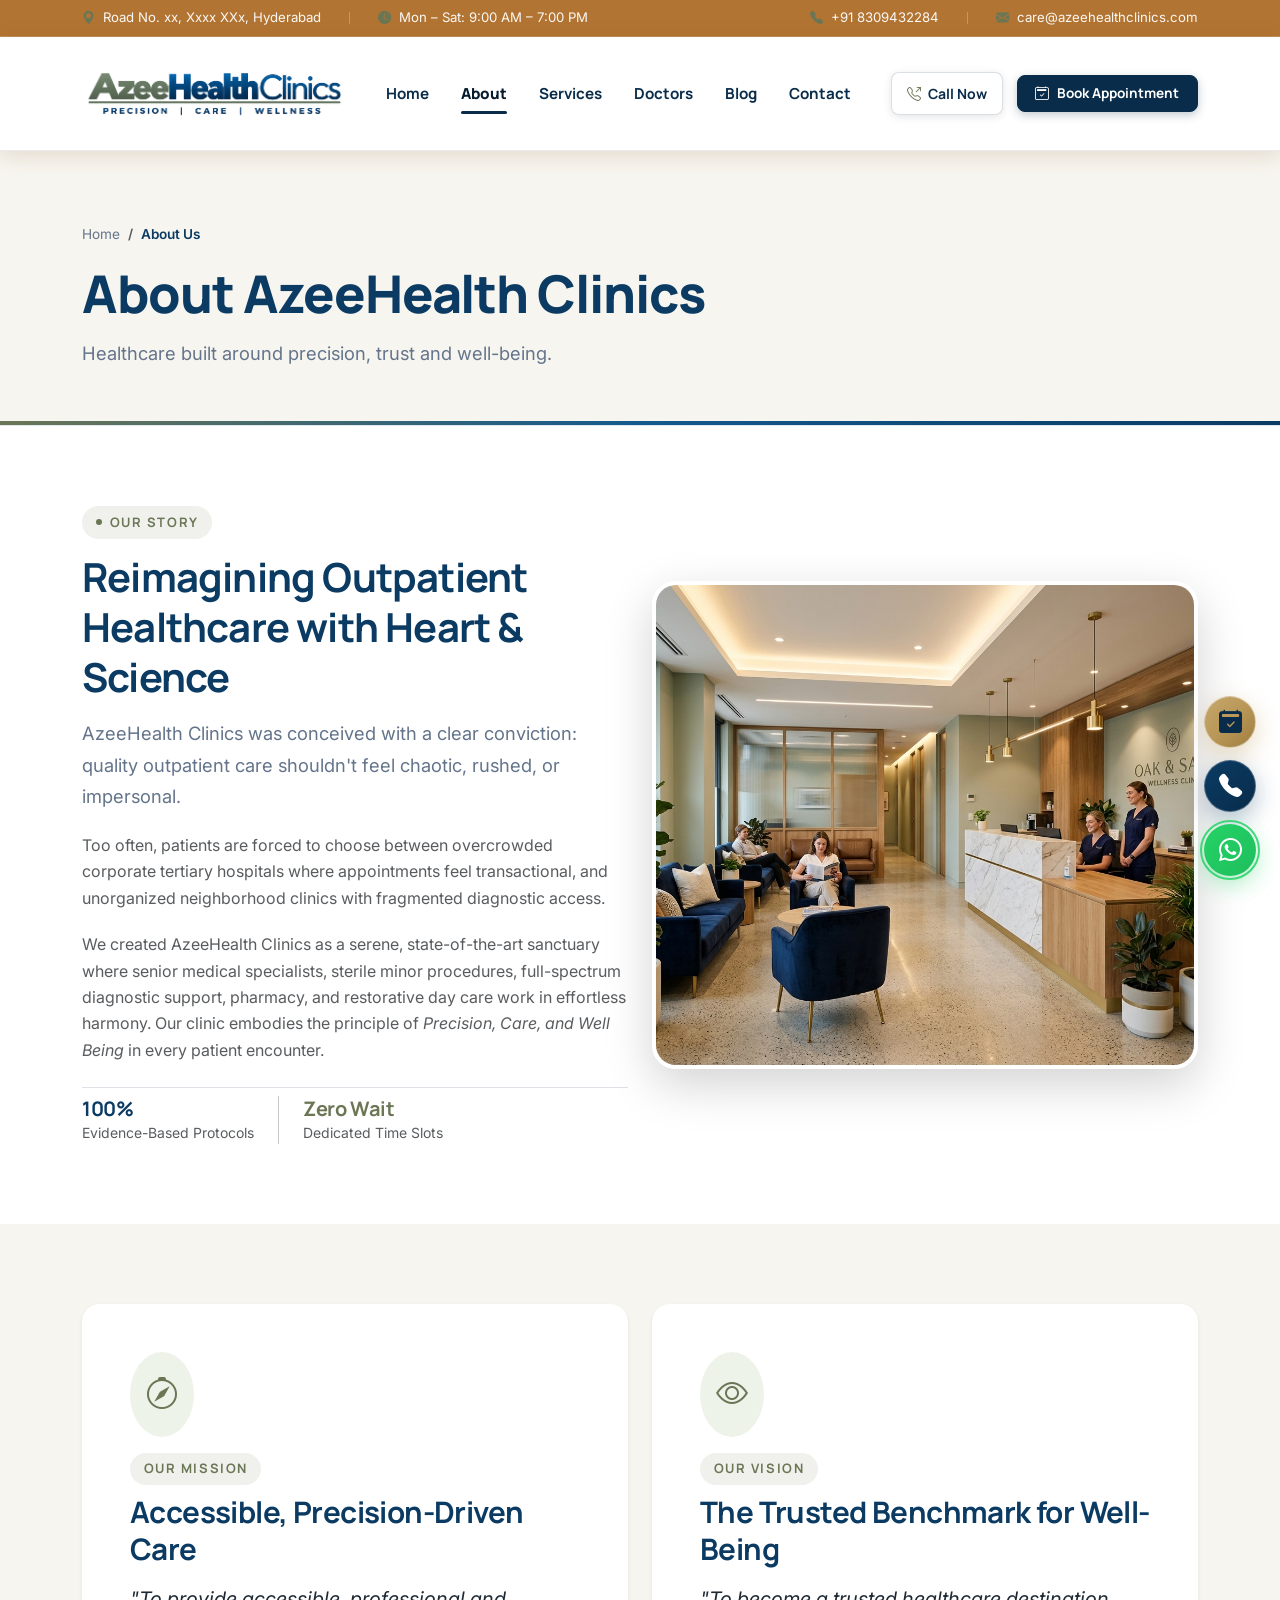
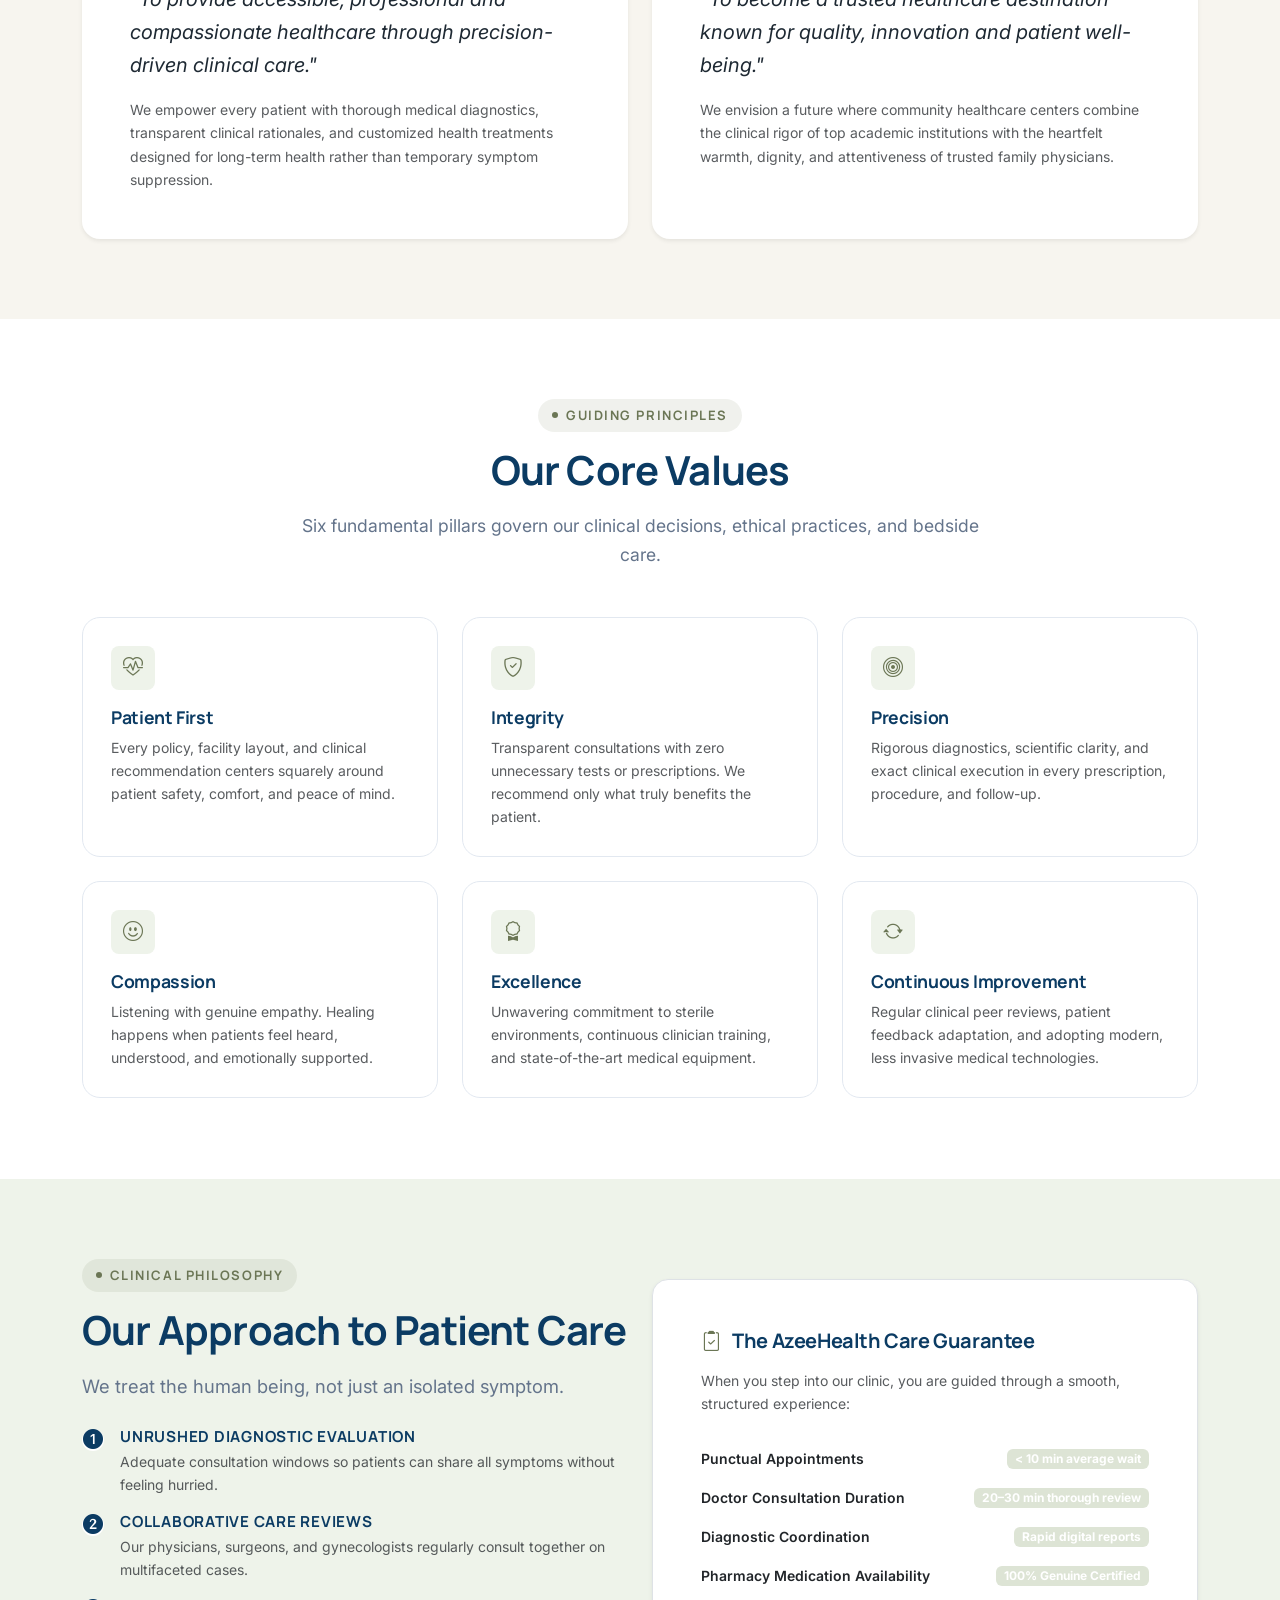
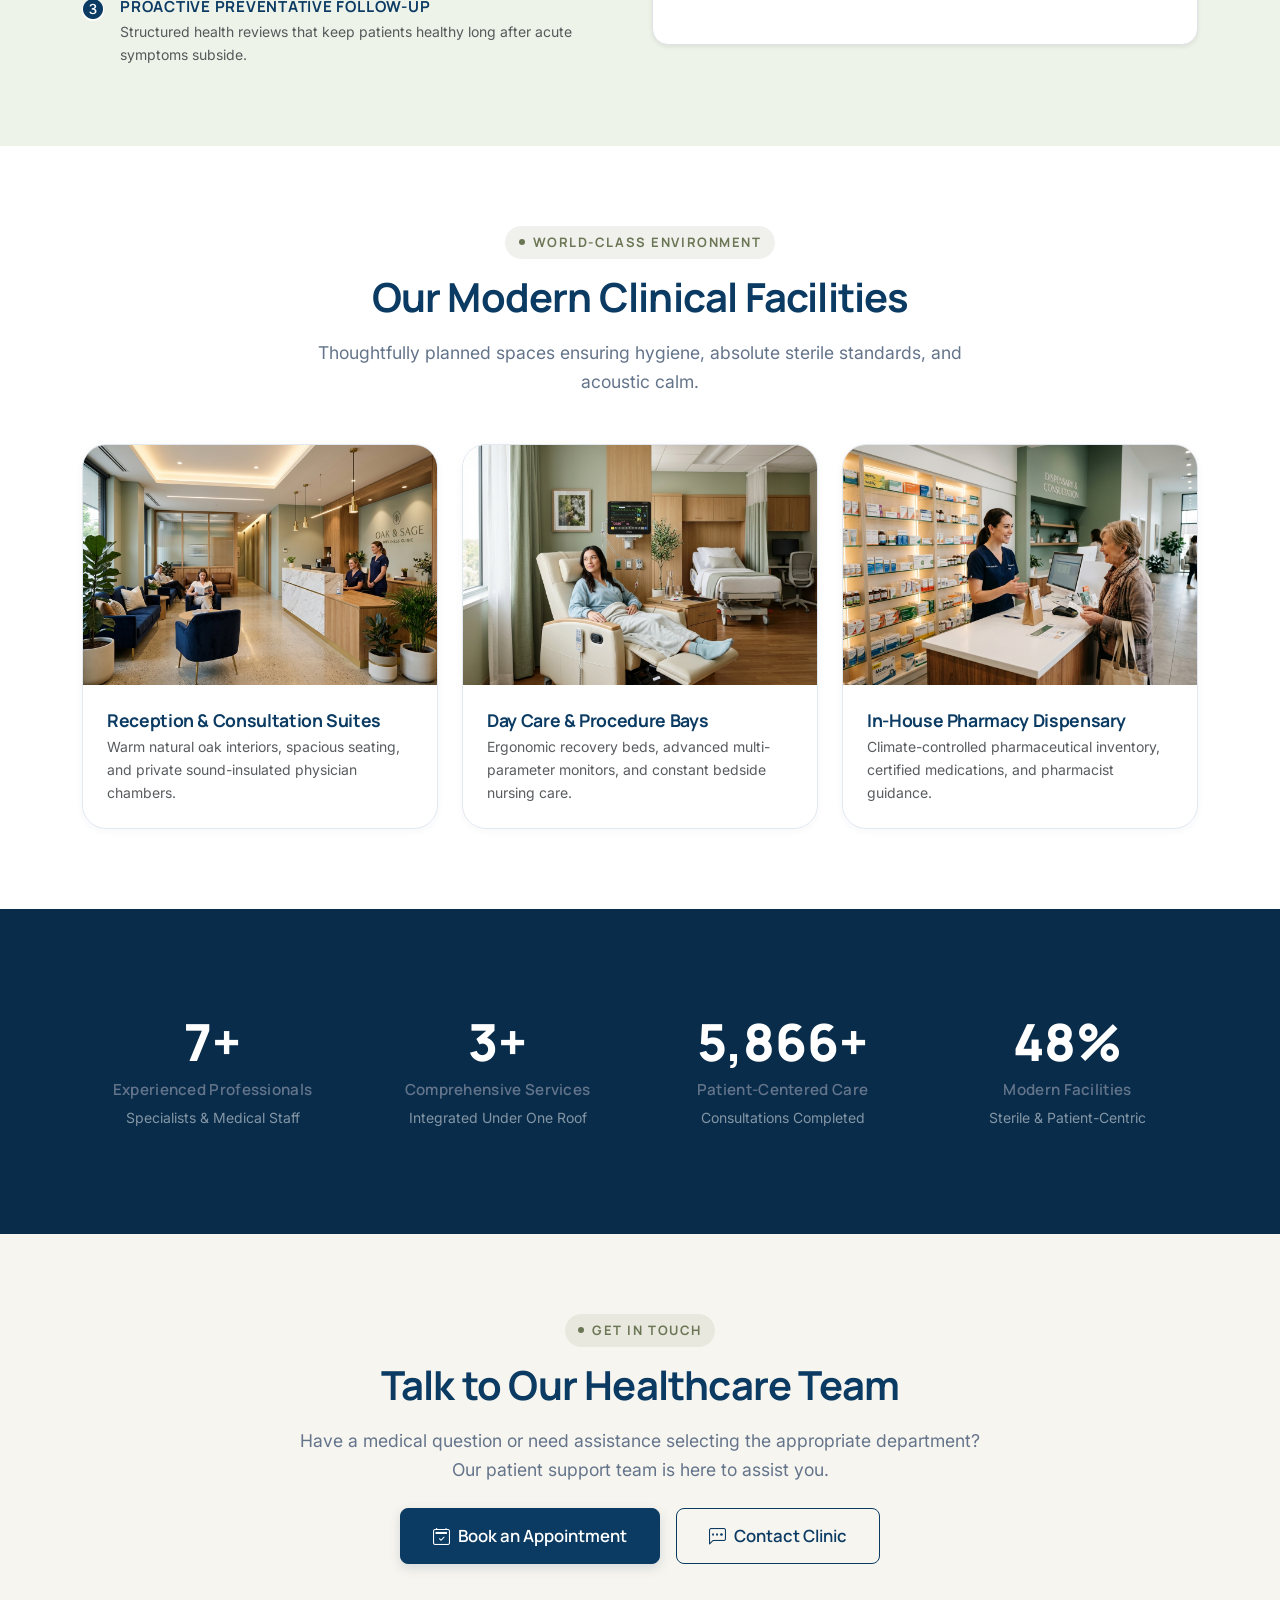
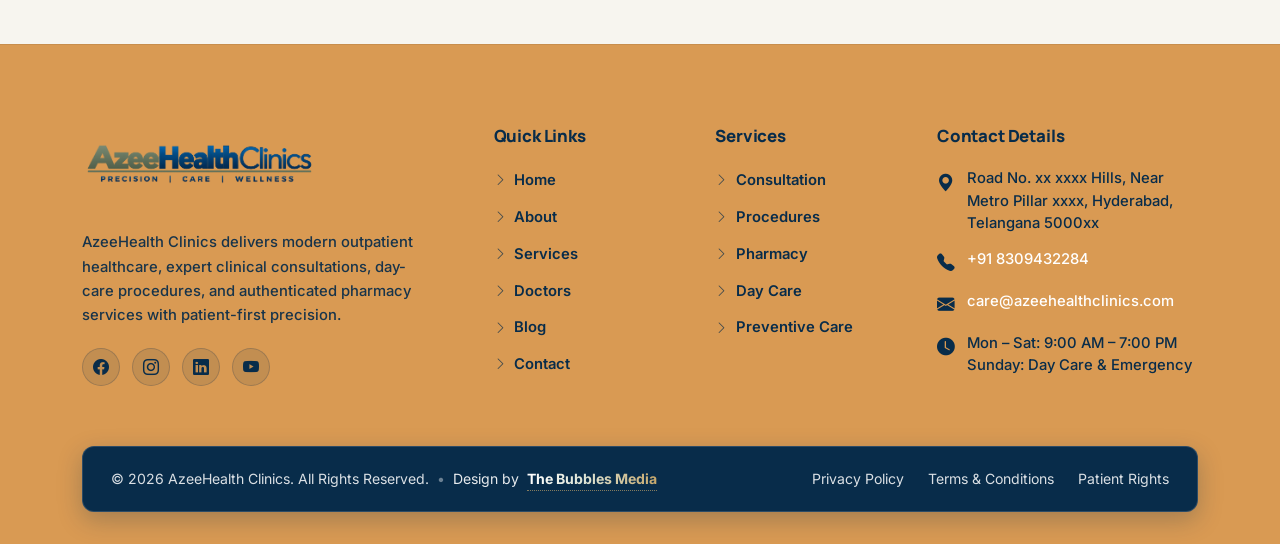
==== about.html @ 7556936f "jg" ====
<!DOCTYPE html>
<html lang="en">

<head>
  <meta charset="UTF-8">
  <meta name="viewport" content="width=device-width, initial-scale=1.0">
  <meta http-equiv="X-UA-Compatible" content="ie=edge">

  <title>About Us | AzeeHealth Clinics - Precision, Care &amp; Well Being</title>
  <meta name="title" content="About Us | AzeeHealth Clinics - Precision, Care &amp; Well Being">
  <meta name="description"
    content="Learn about AzeeHealth Clinics' mission, vision, core values, clinical team, and modern healthcare facilities designed around patient well-being.">
  <meta name="keywords"
    content="About AzeeHealth Clinics, healthcare mission, clinical values, medical facilities, Hyderabad clinic">
  <link rel="canonical" href="https://www.azeehealthclinics.com/about.html">

  <!-- Open Graph -->
  <meta property="og:type" content="website">
  <meta property="og:url" content="https://www.azeehealthclinics.com/about.html">
  <meta property="og:title" content="About Us | AzeeHealth Clinics">
  <meta property="og:description"
    content="Healthcare built around precision, trust and well-being. Discover our journey, medical standards, and facilities.">
  <meta property="og:image" content="images/about.jpg">
  <meta property="og:site_name" content="AzeeHealth Clinics">

  <link rel="icon" type="image/png" href="images/logo.png">
  <link rel="apple-touch-icon" href="images/logo.png">

  <!-- Fonts -->
  <link rel="preconnect" href="https://fonts.googleapis.com">
  <link rel="preconnect" href="https://fonts.gstatic.com" crossorigin>
  <link
    href="https://fonts.googleapis.com/css2?family=Inter:wght@300;400;500;600;700&family=Manrope:wght@500;600;700;800&display=swap"
    rel="stylesheet">

  <!-- Bootstrap 5.3.3 & Icons -->
  <link href="https://cdn.jsdelivr.net/npm/bootstrap@5.3.3/dist/css/bootstrap.min.css" rel="stylesheet"
    integrity="sha384-QWTKZyjpPEjISv5WaRU9OFeRpok6YctnYmDr5pNlyT2bRjXh0JMhjY6hW+ALEwIH" crossorigin="anonymous">
  <link rel="stylesheet" href="https://cdn.jsdelivr.net/npm/bootstrap-icons@1.11.3/font/bootstrap-icons.min.css">
  <link rel="stylesheet" href="css/style.css?v=3.0">
</head>

<body>

  <!-- ========================================================================
       TOP UTILITY BAR
       ======================================================================== -->
  <div class="top-bar d-none d-md-block">
    <div class="container d-flex justify-content-between align-items-center">
      <div class="d-flex align-items-center gap-3">
        <span><i class="bi bi-geo-alt-fill text-sage me-1"></i> Road No. xx, Xxxx XXx, Hyderabad</span>
        <span class="top-bar-divider"></span>
        <span><i class="bi bi-clock-fill text-sage me-1"></i> Mon – Sat: 9:00 AM – 7:00 PM</span>
      </div>
      <div class="d-flex align-items-center gap-3">
        <a href="tel:+918309432284"><i class="bi bi-telephone-fill text-sage me-1"></i> +91 8309432284</a>
        <span class="top-bar-divider"></span>
        <a href="mailto:care@azeehealthclinics.com"><i class="bi bi-envelope-fill text-sage me-1"></i>
          care@azeehealthclinics.com</a>
      </div>
    </div>
  </div>

  <!-- ========================================================================
       GLOBAL HEADER & STICKY NAVBAR
       ======================================================================== -->
  <header class="site-header sticky-top">
    <nav class="navbar navbar-expand-lg navbar-custom" id="mainNavbar" aria-label="Main Navigation">
      <div class="container">
        <!-- Brand Wordmark / Official Logo -->
        <a class="navbar-brand brand-wrapper" href="index.html" aria-label="AzeeHealth Clinics Home">
          <img src="images/logo.png" alt="AzeeHealth Clinics - Precision | Care | Well Being" class="navbar-logo-img"
            width="264" height="88">
        </a>

        <!-- Mobile Right Controls: Call Button & Toggler -->
        <div class="navbar-mobile-actions d-flex align-items-center gap-2 d-lg-none ms-auto">
          <a href="tel:+918309432284" class="btn-nav-call-mobile" aria-label="Call clinic now">
            <i class="bi bi-telephone-fill"></i>
            <span>Call</span>
          </a>
          <button class="navbar-toggler" type="button" data-bs-toggle="collapse" data-bs-target="#navbarMainMenu"
            aria-controls="navbarMainMenu" aria-expanded="false" aria-label="Toggle navigation">
            <i class="bi bi-list fs-2 text-white"></i>
          </button>
        </div>

        <!-- Navbar Links & Right CTA Actions -->
        <div class="collapse navbar-collapse" id="navbarMainMenu">
          <ul class="navbar-nav ms-auto mb-2 mb-lg-0 align-items-lg-center">
            <li class="nav-item">
              <a class="nav-link" href="index.html">Home</a>
            </li>
            <li class="nav-item">
              <a class="nav-link active" href="about.html">About</a>
            </li>
            <li class="nav-item">
              <a class="nav-link" href="services.html">Services</a>
            </li>
            <li class="nav-item">
              <a class="nav-link" href="doctors.html">Doctors</a>
            </li>
            <li class="nav-item">
              <a class="nav-link" href="blog.html">Blog</a>
            </li>
            <li class="nav-item">
              <a class="nav-link" href="contact.html">Contact</a>
            </li>
          </ul>

          <div class="nav-actions ms-lg-4">
            <a href="tel:+918309432284" class="btn-nav-call" aria-label="Call clinic now">
              <i class="bi bi-telephone-outbound text-sage"></i>
              <span>Call Now</span>
            </a>
            <button type="button" class="btn btn-primary-navy btn-sm" data-bs-toggle="modal"
              data-bs-target="#appointmentModal">
              <i class="bi bi-calendar2-check"></i>
              <span>Book Appointment</span>
            </button>
          </div>
        </div>
      </div>
    </nav>
  </header>

  <!-- ========================================================================
       PAGE HERO
       ======================================================================== -->
  <section class="page-hero">
    <div class="container">
      <nav aria-label="breadcrumb" class="breadcrumb-custom">
        <ol class="breadcrumb mb-2">
          <li class="breadcrumb-item"><a href="index.html">Home</a></li>
          <li class="breadcrumb-item active" aria-current="page">About Us</li>
        </ol>
      </nav>
      <div class="row align-items-center">
        <div class="col-lg-8">
          <h1 class="page-hero-title">About AzeeHealth Clinics</h1>
          <p class="page-hero-subtitle">
            Healthcare built around precision, trust and well-being.
          </p>
        </div>
      </div>
    </div>
  </section>

  <!-- ========================================================================
       MAIN ABOUT CONTENT
       ======================================================================== -->
  <main id="mainContent">

    <!-- 1. OUR STORY -->
    <section class="section-padding bg-white" id="ourStorySection">
      <div class="container">
        <div class="row align-items-center gy-5">
          <div class="col-lg-6 reveal-fade-up">
            <div class="section-eyebrow">
              <span class="section-eyebrow-dot"></span>
              OUR STORY
            </div>
            <h2 class="section-title">Reimagining Outpatient Healthcare with Heart &amp; Science</h2>
            <p class="lead">
              AzeeHealth Clinics was conceived with a clear conviction: quality outpatient care shouldn't feel chaotic,
              rushed, or impersonal.
            </p>
            <p class="text-muted">
              Too often, patients are forced to choose between overcrowded corporate tertiary hospitals where
              appointments feel transactional, and unorganized neighborhood clinics with fragmented diagnostic access.
            </p>
            <p class="text-muted">
              We created AzeeHealth Clinics as a serene, state-of-the-art sanctuary where senior medical specialists,
              sterile minor procedures, full-spectrum diagnostic support, pharmacy, and restorative day care work in
              effortless harmony. Our clinic embodies the principle of <em>Precision, Care, and Well Being</em> in every
              patient encounter.
            </p>
            <div class="d-flex align-items-center gap-4 mt-4 pt-2 border-top">
              <div>
                <div class="h4 text-navy fw-bold mb-0">100%</div>
                <div class="small text-muted">Evidence-Based Protocols</div>
              </div>
              <div class="vr"></div>
              <div>
                <div class="h4 text-sage fw-bold mb-0">Zero Wait</div>
                <div class="small text-muted">Dedicated Time Slots</div>
              </div>
            </div>
          </div>

          <div class="col-lg-6 reveal-fade-up delay-200">
            <div class="hero-image-frame shadow-lg">
              <img src="images/about.jpg" alt="AzeeHealth medical clinic interior and consultation lounge" width="600"
                height="460" loading="lazy">
            </div>
          </div>
        </div>
      </div>
    </section>

    <!-- 2 & 3. MISSION & VISION -->
    <section class="section-padding bg-warm-white" id="missionVisionSection">
      <div class="container">
        <div class="row g-4">
          <!-- Mission Box -->
          <div class="col-md-6 reveal-fade-up delay-100">
            <div class="custom-card bg-white h-100 border-0 shadow-sm p-4 p-lg-5">
              <div class="d-inline-flex p-3 rounded-circle bg-sage-subtle text-sage fs-2 mb-3 align-self-start">
                <i class="bi bi-compass"></i>
              </div>
              <div class="section-eyebrow align-self-start mb-2">OUR MISSION</div>
              <h3 class="h3 fw-bold text-navy mb-3">Accessible, Precision-Driven Care</h3>
              <p class="fs-5 text-dark-navy fst-italic mb-3">
                "To provide accessible, professional and compassionate healthcare through precision-driven clinical
                care."
              </p>
              <p class="text-muted small mb-0">
                We empower every patient with thorough medical diagnostics, transparent clinical rationales, and
                customized health treatments designed for long-term health rather than temporary symptom suppression.
              </p>
            </div>
          </div>

          <!-- Vision Box -->
          <div class="col-md-6 reveal-fade-up delay-200">
            <div class="custom-card bg-white h-100 border-0 shadow-sm p-4 p-lg-5">
              <div class="d-inline-flex p-3 rounded-circle bg-sage-subtle text-sage fs-2 mb-3 align-self-start">
                <i class="bi bi-eye"></i>
              </div>
              <div class="section-eyebrow align-self-start mb-2">OUR VISION</div>
              <h3 class="h3 fw-bold text-navy mb-3">The Trusted Benchmark for Well-Being</h3>
              <p class="fs-5 text-dark-navy fst-italic mb-3">
                "To become a trusted healthcare destination known for quality, innovation and patient well-being."
              </p>
              <p class="text-muted small mb-0">
                We envision a future where community healthcare centers combine the clinical rigor of top academic
                institutions with the heartfelt warmth, dignity, and attentiveness of trusted family physicians.
              </p>
            </div>
          </div>
        </div>
      </div>
    </section>

    <!-- 4. CORE VALUES -->
    <section class="section-padding bg-white" id="coreValuesSection">
      <div class="container">
        <div class="text-center mb-5 reveal-fade-up">
          <div class="section-eyebrow">
            <span class="section-eyebrow-dot"></span>
            GUIDING PRINCIPLES
          </div>
          <h2 class="section-title">Our Core Values</h2>
          <p class="section-subtitle">
            Six fundamental pillars govern our clinical decisions, ethical practices, and bedside care.
          </p>
        </div>

        <div class="row g-4">
          <!-- 1: Patient First -->
          <div class="col-md-6 col-lg-4 reveal-fade-up delay-100">
            <div class="value-card">
              <div class="value-card-icon"><i class="bi bi-heart-pulse"></i></div>
              <h3 class="h5 fw-bold text-navy mb-2">Patient First</h3>
              <p class="text-muted small mb-0">
                Every policy, facility layout, and clinical recommendation centers squarely around patient safety,
                comfort, and peace of mind.
              </p>
            </div>
          </div>

          <!-- 2: Integrity -->
          <div class="col-md-6 col-lg-4 reveal-fade-up delay-200">
            <div class="value-card">
              <div class="value-card-icon"><i class="bi bi-shield-check"></i></div>
              <h3 class="h5 fw-bold text-navy mb-2">Integrity</h3>
              <p class="text-muted small mb-0">
                Transparent consultations with zero unnecessary tests or prescriptions. We recommend only what truly
                benefits the patient.
              </p>
            </div>
          </div>

          <!-- 3: Precision -->
          <div class="col-md-6 col-lg-4 reveal-fade-up delay-300">
            <div class="value-card">
              <div class="value-card-icon"><i class="bi bi-bullseye"></i></div>
              <h3 class="h5 fw-bold text-navy mb-2">Precision</h3>
              <p class="text-muted small mb-0">
                Rigorous diagnostics, scientific clarity, and exact clinical execution in every prescription, procedure,
                and follow-up.
              </p>
            </div>
          </div>

          <!-- 4: Compassion -->
          <div class="col-md-6 col-lg-4 reveal-fade-up delay-100">
            <div class="value-card">
              <div class="value-card-icon"><i class="bi bi-emoji-smile"></i></div>
              <h3 class="h5 fw-bold text-navy mb-2">Compassion</h3>
              <p class="text-muted small mb-0">
                Listening with genuine empathy. Healing happens when patients feel heard, understood, and emotionally
                supported.
              </p>
            </div>
          </div>

          <!-- 5: Excellence -->
          <div class="col-md-6 col-lg-4 reveal-fade-up delay-200">
            <div class="value-card">
              <div class="value-card-icon"><i class="bi bi-award"></i></div>
              <h3 class="h5 fw-bold text-navy mb-2">Excellence</h3>
              <p class="text-muted small mb-0">
                Unwavering commitment to sterile environments, continuous clinician training, and state-of-the-art
                medical equipment.
              </p>
            </div>
          </div>

          <!-- 6: Continuous Improvement -->
          <div class="col-md-6 col-lg-4 reveal-fade-up delay-300">
            <div class="value-card">
              <div class="value-card-icon"><i class="bi bi-arrow-repeat"></i></div>
              <h3 class="h5 fw-bold text-navy mb-2">Continuous Improvement</h3>
              <p class="text-muted small mb-0">
                Regular clinical peer reviews, patient feedback adaptation, and adopting modern, less invasive medical
                technologies.
              </p>
            </div>
          </div>
        </div>
      </div>
    </section>

    <!-- 5. OUR APPROACH TO PATIENT CARE -->
    <section class="section-padding bg-sage-subtle" id="careApproachSection">
      <div class="container">
        <div class="row align-items-center gy-5">
          <div class="col-lg-6 reveal-fade-up">
            <div class="section-eyebrow">
              <span class="section-eyebrow-dot"></span>
              CLINICAL PHILOSOPHY
            </div>
            <h2 class="section-title">Our Approach to Patient Care</h2>
            <p class="lead">
              We treat the human being, not just an isolated symptom.
            </p>

            <div class="d-flex flex-column gap-3 mt-4">
              <div class="d-flex align-items-start gap-3">
                <div class="feature-check-icon fs-5 p-2 bg-white text-navy"><i class="bi bi-1-circle-fill"></i></div>
                <div>
                  <h3 class="h6 fw-bold text-navy mb-1">Unrushed Diagnostic Evaluation</h3>
                  <p class="text-muted small mb-0">Adequate consultation windows so patients can share all symptoms
                    without feeling hurried.</p>
                </div>
              </div>

              <div class="d-flex align-items-start gap-3">
                <div class="feature-check-icon fs-5 p-2 bg-white text-navy"><i class="bi bi-2-circle-fill"></i></div>
                <div>
                  <h3 class="h6 fw-bold text-navy mb-1">Collaborative Care Reviews</h3>
                  <p class="text-muted small mb-0">Our physicians, surgeons, and gynecologists regularly consult
                    together on multifaceted cases.</p>
                </div>
              </div>

              <div class="d-flex align-items-start gap-3">
                <div class="feature-check-icon fs-5 p-2 bg-white text-navy"><i class="bi bi-3-circle-fill"></i></div>
                <div>
                  <h3 class="h6 fw-bold text-navy mb-1">Proactive Preventative Follow-Up</h3>
                  <p class="text-muted small mb-0">Structured health reviews that keep patients healthy long after acute
                    symptoms subside.</p>
                </div>
              </div>
            </div>
          </div>

          <div class="col-lg-6 reveal-fade-up delay-200">
            <div class="p-4 p-md-5 bg-white rounded-4 border shadow-sm">
              <h3 class="h4 fw-bold text-navy mb-3"><i class="bi bi-clipboard2-check text-sage me-2"></i> The AzeeHealth
                Care Guarantee</h3>
              <p class="text-muted small mb-4">
                When you step into our clinic, you are guided through a smooth, structured experience:
              </p>
              <div class="list-group list-group-flush border-0">
                <div class="list-group-item px-0 py-2 border-0 d-flex justify-content-between align-items-center">
                  <span class="small fw-semibold text-dark-navy">Punctual Appointments</span>
                  <span class="badge bg-light-sage text-dark-navy">&lt; 10 min average wait</span>
                </div>
                <div class="list-group-item px-0 py-2 border-0 d-flex justify-content-between align-items-center">
                  <span class="small fw-semibold text-dark-navy">Doctor Consultation Duration</span>
                  <span class="badge bg-light-sage text-dark-navy">20–30 min thorough review</span>
                </div>
                <div class="list-group-item px-0 py-2 border-0 d-flex justify-content-between align-items-center">
                  <span class="small fw-semibold text-dark-navy">Diagnostic Coordination</span>
                  <span class="badge bg-light-sage text-dark-navy">Rapid digital reports</span>
                </div>
                <div class="list-group-item px-0 py-2 border-0 d-flex justify-content-between align-items-center">
                  <span class="small fw-semibold text-dark-navy">Pharmacy Medication Availability</span>
                  <span class="badge bg-light-sage text-dark-navy">100% Genuine Certified</span>
                </div>
              </div>
            </div>
          </div>
        </div>
      </div>
    </section>

    <!-- 6. OUR FACILITIES (IMAGE GALLERY SECTION) -->
    <section class="section-padding bg-white" id="facilitiesSection">
      <div class="container">
        <div class="text-center mb-5 reveal-fade-up">
          <div class="section-eyebrow">
            <span class="section-eyebrow-dot"></span>
            WORLD-CLASS ENVIRONMENT
          </div>
          <h2 class="section-title">Our Modern Clinical Facilities</h2>
          <p class="section-subtitle">
            Thoughtfully planned spaces ensuring hygiene, absolute sterile standards, and acoustic calm.
          </p>
        </div>

        <div class="row g-4">
          <!-- Facility 1: Reception & Lounge -->
          <div class="col-md-4 reveal-fade-up delay-100">
            <div class="facility-card">
              <img src="images/clinic/facility-reception.jpg" alt="AzeeHealth Reception and Patient Waiting Lounge"
                loading="lazy">
              <div class="facility-card-body">
                <h3 class="h5 fw-bold text-navy mb-1">Reception &amp; Consultation Suites</h3>
                <p class="text-muted small mb-0">Warm natural oak interiors, spacious seating, and private
                  sound-insulated physician chambers.</p>
              </div>
            </div>
          </div>

          <!-- Facility 2: Day Care Suite -->
          <div class="col-md-4 reveal-fade-up delay-200">
            <div class="facility-card">
              <img src="images/clinic/daycare-suite.jpg" alt="AzeeHealth Day Care Patient Observation Bay"
                loading="lazy">
              <div class="facility-card-body">
                <h3 class="h5 fw-bold text-navy mb-1">Day Care &amp; Procedure Bays</h3>
                <p class="text-muted small mb-0">Ergonomic recovery beds, advanced multi-parameter monitors, and
                  constant bedside nursing care.</p>
              </div>
            </div>
          </div>

          <!-- Facility 3: Pharmacy -->
          <div class="col-md-4 reveal-fade-up delay-300">
            <div class="facility-card">
              <img src="images/clinic/pharmacy-suite.jpg" alt="AzeeHealth Boutique Pharmacy and Dispensary"
                loading="lazy">
              <div class="facility-card-body">
                <h3 class="h5 fw-bold text-navy mb-1">In-House Pharmacy Dispensary</h3>
                <p class="text-muted small mb-0">Climate-controlled pharmaceutical inventory, certified medications, and
                  pharmacist guidance.</p>
              </div>
            </div>
          </div>
        </div>
      </div>
    </section>

    <!-- 7. STATISTICS SECTION (ANIMATED COUNTERS) -->
    <section class="section-padding bg-navy-dark text-white" id="statsSection">
      <div class="container">
        <div class="row g-4 justify-content-center">
          <!-- Stat 1 -->
          <div class="col-6 col-lg-3 reveal-fade-up delay-100">
            <div class="stat-item">
              <div class="stat-number text-white" data-target="15" data-suffix="+">0</div>
              <div class="stat-label text-light-sage">Experienced Professionals</div>
              <div class="small text-white-50 mt-1">Specialists &amp; Medical Staff</div>
            </div>
          </div>

          <!-- Stat 2 -->
          <div class="col-6 col-lg-3 reveal-fade-up delay-200">
            <div class="stat-item">
              <div class="stat-number text-white" data-target="8" data-suffix="+">0</div>
              <div class="stat-label text-light-sage">Comprehensive Services</div>
              <div class="small text-white-50 mt-1">Integrated Under One Roof</div>
            </div>
          </div>

          <!-- Stat 3 -->
          <div class="col-6 col-lg-3 reveal-fade-up delay-300">
            <div class="stat-item">
              <div class="stat-number text-white" data-target="12000" data-suffix="+" data-prefix="">0</div>
              <div class="stat-label text-light-sage">Patient-Centered Care</div>
              <div class="small text-white-50 mt-1">Consultations Completed</div>
            </div>
          </div>

          <!-- Stat 4 -->
          <div class="col-6 col-lg-3 reveal-fade-up delay-400">
            <div class="stat-item">
              <div class="stat-number text-white" data-target="100" data-suffix="%">0</div>
              <div class="stat-label text-light-sage">Modern Facilities</div>
              <div class="small text-white-50 mt-1">Sterile &amp; Patient-Centric</div>
            </div>
          </div>
        </div>
      </div>
    </section>

    <!-- 8. CTA SECTION -->
    <section class="section-padding bg-warm-white text-center" id="aboutCtaSection">
      <div class="container reveal-fade-up">
        <div class="section-eyebrow">
          <span class="section-eyebrow-dot"></span>
          GET IN TOUCH
        </div>
        <h2 class="section-title mb-3">Talk to Our Healthcare Team</h2>
        <p class="section-subtitle mb-4">
          Have a medical question or need assistance selecting the appropriate department? Our patient support team is
          here to assist you.
        </p>
        <div class="d-flex flex-wrap justify-content-center gap-3">
          <button type="button" class="btn btn-primary-navy btn-lg" data-bs-toggle="modal"
            data-bs-target="#appointmentModal">
            <i class="bi bi-calendar2-check"></i>
            Book an Appointment
          </button>
          <a href="contact.html" class="btn btn-outline-navy btn-lg">
            <i class="bi bi-chat-left-dots"></i>
            Contact Clinic
          </a>
        </div>
      </div>
    </section>

  </main>

  <!-- ========================================================================
       GLOBAL FOOTER
       ======================================================================== -->
  <footer class="site-footer" id="siteFooter">
    <div class="container">
      <div class="row g-4 justify-content-between">
        <div class="col-lg-4">
          <a class="footer-brand d-inline-block text-decoration-none" href="index.html"
            aria-label="AzeeHealth Clinics Home">
            <div class="footer-logo-bg">
              <img src="images/logo.png" alt="AzeeHealth Clinics - Precision | Care | Well Being"
                class="footer-logo-img" width="234" height="78">
            </div>
          </a>
          <p class="text-white-50 pe-lg-4 mb-3">
            AzeeHealth Clinics delivers modern outpatient healthcare, expert clinical consultations, day-care
            procedures, and authenticated pharmacy services with patient-first precision.
          </p>
          <div class="footer-social-icons">
            <a href="https://facebook.com" class="footer-social-btn" aria-label="Facebook"><i
                class="bi bi-facebook"></i></a>
            <a href="https://instagram.com" class="footer-social-btn" aria-label="Instagram"><i
                class="bi bi-instagram"></i></a>
            <a href="https://linkedin.com" class="footer-social-btn" aria-label="LinkedIn"><i
                class="bi bi-linkedin"></i></a>
            <a href="https://youtube.com" class="footer-social-btn" aria-label="YouTube"><i
                class="bi bi-youtube"></i></a>
          </div>
        </div>

        <div class="col-6 col-lg-2">
          <h3 class="footer-heading">Quick Links</h3>
          <ul class="footer-links">
            <li><a href="index.html"><i class="bi bi-chevron-right small"></i> Home</a></li>
            <li><a href="about.html"><i class="bi bi-chevron-right small"></i> About</a></li>
            <li><a href="services.html"><i class="bi bi-chevron-right small"></i> Services</a></li>
            <li><a href="doctors.html"><i class="bi bi-chevron-right small"></i> Doctors</a></li>
            <li><a href="blog.html"><i class="bi bi-chevron-right small"></i> Blog</a></li>
            <li><a href="contact.html"><i class="bi bi-chevron-right small"></i> Contact</a></li>
          </ul>
        </div>

        <div class="col-6 col-lg-2">
          <h3 class="footer-heading">Services</h3>
          <ul class="footer-links">
            <li><a href="services.html"><i class="bi bi-chevron-right small"></i> Consultation</a></li>
            <li><a href="services.html"><i class="bi bi-chevron-right small"></i> Procedures</a></li>
            <li><a href="services.html"><i class="bi bi-chevron-right small"></i> Pharmacy</a></li>
            <li><a href="services.html"><i class="bi bi-chevron-right small"></i> Day Care</a></li>
            <li><a href="services.html"><i class="bi bi-chevron-right small"></i> Preventive Care</a></li>
          </ul>
        </div>

        <div class="col-lg-3">
          <h3 class="footer-heading">Contact Details</h3>
          <div class="footer-contact-item">
            <i class="bi bi-geo-alt-fill"></i>
            <span>Road No. xx xxxx Hills, Near Metro Pillar xxxx, Hyderabad, Telangana 5000xx</span>
          </div>
          <div class="footer-contact-item">
            <i class="bi bi-telephone-fill"></i>
            <span><a href="tel:+918309432284" class="text-white">+91 8309432284</a></span>
          </div>
          <div class="footer-contact-item">
            <i class="bi bi-envelope-fill"></i>
            <span><a href="mailto:care@azeehealthclinics.com" class="text-white">care@azeehealthclinics.com</a></span>
          </div>
          <div class="footer-contact-item">
            <i class="bi bi-clock-fill"></i>
            <span>Mon – Sat: 9:00 AM – 7:00 PM<br>Sunday: Day Care &amp; Emergency</span>
          </div>
        </div>
      </div>

      <!-- Footer Bottom / Copyright Section -->
      <div class="footer-bottom d-flex flex-column flex-md-row justify-content-between align-items-center gap-3">
        <div class="footer-copyright-text d-flex flex-wrap align-items-center gap-2">
          <span>&copy; <span id="current-year">2026</span> AzeeHealth Clinics. All Rights Reserved.</span>
          <span class="footer-copy-separator d-none d-sm-inline">&bull;</span>
          <span class="footer-designer-credit">
            Design by <a href="https://thebubblesmedia.com/" target="_blank" rel="noopener noreferrer"
              class="bubbles-media-link" aria-label="Design by The Bubbles Media">
              <span class="bubbles-media-text">The Bubbles Media</span>
              <span class="bubbles-animation-wrap" aria-hidden="true">
                <span class="bubble b1"></span>
                <span class="bubble b2"></span>
                <span class="bubble b3"></span>
                <span class="bubble b4"></span>
                <span class="bubble b5"></span>
                <span class="bubble b6"></span>
                <span class="bubble b7"></span>
                <span class="bubble b8"></span>
              </span>
            </a>
          </span>
        </div>
        <div class="d-flex gap-4 footer-legal-links">
          <a href="contact.html">Privacy Policy</a>
          <a href="contact.html">Terms &amp; Conditions</a>
          <a href="contact.html">Patient Rights</a>
        </div>
      </div>
    </div>
  </footer>

  <!-- ========================================================================
       BOOK APPOINTMENT MODAL (GLOBAL)
       ======================================================================== -->
  <div class="modal fade" id="appointmentModal" tabindex="-1" aria-labelledby="appointmentModalTitle"
    aria-hidden="true">
    <div class="modal-dialog modal-dialog-centered modal-lg">
      <div class="modal-content">
        <div class="modal-header">
          <div>
            <h2 class="modal-title h5 mb-1" id="appointmentModalTitle">Schedule an Appointment</h2>
            <div class="small text-muted">AzeeHealth Clinics &bull; Precision &bull; Care &bull; Well Being</div>
          </div>
          <button type="button" class="btn-close" data-bs-dismiss="modal" aria-label="Close"></button>
        </div>
        <div class="modal-body">
          <div class="alert alert-success d-none" id="modalSuccessAlert" role="alert" tabindex="-1">
            <div class="d-flex align-items-center">
              <i class="bi bi-check-circle-fill fs-4 me-2"></i>
              <div>
                <strong>Appointment Request Received!</strong><br>
                Thank you. Your appointment request has been received. Our clinical coordinator will call you within 15
                minutes to confirm your preferred schedule.
              </div>
            </div>
          </div>
          <div class="alert alert-danger d-none" id="modalErrorAlert" role="alert">
            <i class="bi bi-exclamation-triangle-fill me-2"></i>
            Please fill in all mandatory fields with valid details.
          </div>

          <form id="modalAppointmentForm" novalidate>
            <div class="row g-3">
              <div class="col-md-6">
                <label for="modalPatientName" class="form-label">Full Name <span class="text-danger">*</span></label>
                <input type="text" class="form-control" id="modalPatientName" placeholder="e.g. Anand Sharma" required
                  autocomplete="name">
                <div class="invalid-feedback">Please provide patient's full name.</div>
              </div>

              <div class="col-md-6">
                <label for="modalPatientPhone" class="form-label">Phone Number <span
                    class="text-danger">*</span></label>
                <input type="tel" class="form-control" id="modalPatientPhone" placeholder="+91 98490 12345" required
                  autocomplete="tel">
                <div class="invalid-feedback">Please enter a valid phone number.</div>
              </div>

              <div class="col-md-6">
                <label for="modalPatientEmail" class="form-label">Email Address <span
                    class="text-danger">*</span></label>
                <input type="email" class="form-control" id="modalPatientEmail" placeholder="patient@example.com"
                  required autocomplete="email">
                <div class="invalid-feedback">Please provide a valid email address.</div>
              </div>

              <div class="col-md-6">
                <label for="modalAppointmentDept" class="form-label">Department / Service <span
                    class="text-danger">*</span></label>
                <select class="form-select" id="modalAppointmentDept" required>
                  <option value="" selected disabled>Select Department</option>
                  <option value="Proctology">Proctology (Piles, Fistula, Fissure, Sinus)</option>
                  <option value="General & Laparoscopic Surgery">General &amp; Laparoscopic Surgery (Hernia,
                    Gallbladder)</option>
                  <option value="Bariatric & Gastroenterology">Bariatric &amp; Surgical Gastroenterology</option>
                  <option value="ENT (Ear, Nose & Throat)">ENT (Otitis media, Tonsillectomy)</option>
                  <option value="Urology & Kidney Care">Urology &amp; Kidney Care (Kidney Stone, Prostate Care)</option>
                  <option value="Gynaecology & Women's Health">Gynaecology &amp; Women's Health</option>
                  <option value="Orthopaedics & Joint Care">Orthopaedics &amp; Joint Care (Sports Injuries, Fractures)
                  </option>
                  <option value="Plastic & Cosmetic Surgery">Plastic &amp; Cosmetic Surgery</option>
                  <option value="General Consultation">General Medicine &amp; Physician</option>
                  <option value="Day Care">Day Care &amp; Clinical Procedures</option>
                  <option value="Preventive Healthcare">Preventive Health Checkup</option>
                </select>
                <div class="invalid-feedback">Please choose a department.</div>
              </div>

              <div class="col-md-6">
                <label for="modalAppointmentDoctor" class="form-label">Preferred Doctor (Optional)</label>
                <select class="form-select" id="modalAppointmentDoctor">
                  <option value="" selected>Any Available Specialist</option>
                  <option value="Dr. Ananya Rao">Dr. Ananya Rao (General Medicine)</option>
                  <option value="Dr. Rahul Varma">Dr. Rahul Varma (General Surgery)</option>
                  <option value="Dr. Priya Sharma">Dr. Priya Sharma (Women's Health)</option>
                  <option value="Dr. Arjun Reddy">Dr. Arjun Reddy (Orthopaedics)</option>
                </select>
              </div>

              <div class="col-md-6">
                <label for="modalAppointmentDate" class="form-label">Preferred Date <span
                    class="text-danger">*</span></label>
                <input type="date" class="form-control" id="modalAppointmentDate" required>
                <div class="invalid-feedback">Please select a preferred consultation date.</div>
              </div>

              <div class="col-12">
                <label for="modalAppointmentNotes" class="form-label">Reason for Visit or Symptoms (Optional)</label>
                <textarea class="form-control" id="modalAppointmentNotes" rows="2"
                  placeholder="Briefly describe your symptoms or request..."></textarea>
              </div>
            </div>

            <div class="mt-4 d-flex justify-content-end gap-2">
              <button type="button" class="btn btn-outline-navy" data-bs-dismiss="modal">Cancel</button>
              <button type="submit" class="btn btn-primary-navy">
                <i class="bi bi-calendar-check"></i> Confirm Appointment Request
              </button>
            </div>
          </form>
        </div>
      </div>
    </div>
  </div>

  <!-- Mobile Sticky CTA & Back to Top -->
  <div class="mobile-sticky-cta" id="mobileStickyCta">
    <a href="tel:+918309432284" class="btn btn-outline-navy flex-fill btn-sm">
      <i class="bi bi-telephone-fill text-sage"></i> Call Clinic
    </a>
    <button type="button" class="btn btn-primary-navy flex-fill btn-sm" data-bs-toggle="modal"
      data-bs-target="#appointmentModal">
      <i class="bi bi-calendar2-check"></i> Book Now
    </button>
  </div>

  <!-- ========================================================================
       FLOATING QUICK ACTIONS (WHATSAPP & CALL)
       ======================================================================== -->
  <aside class="floating-contact-actions" id="floatingContactActions" aria-label="Quick contact channels">
    <button type="button" class="floating-btn floating-book-btn" id="floatingBookBtn"
      data-bs-toggle="modal" data-bs-target="#appointmentModal"
      aria-label="Book an Appointment" title="Book an Appointment">
      <i class="bi bi-calendar2-check-fill" aria-hidden="true"></i>
      <span class="floating-btn-tooltip">Book Appointment</span>
    </button>
    <a href="tel:+918309432284" class="floating-btn floating-call-btn" id="floatingCallBtn"
      aria-label="Call clinic at +91 8309432284" title="Call +91 8309432284">
      <i class="bi bi-telephone-fill" aria-hidden="true"></i>
      <span class="floating-btn-tooltip">Call: +91 8309432284</span>
    </a>
    <a href="https://wa.me/918309432284?text=Hello%20Azee%20Health%20Clinics%2C%20I%20would%20like%20to%20inquire%20about%20an%20appointment"
      target="_blank" rel="noopener noreferrer" class="floating-btn floating-whatsapp-btn" id="floatingWhatsappBtn"
      aria-label="Chat with Azee Health Clinics on WhatsApp at +91 8309432284" title="Chat on WhatsApp">
      <i class="bi bi-whatsapp" aria-hidden="true"></i>
      <span class="floating-btn-tooltip">Chat on WhatsApp</span>
      <span class="floating-pulse-ring" aria-hidden="true"></span>
    </a>
  </aside>

  <button type="button" class="back-to-top-btn" id="backToTopBtn" aria-label="Scroll back to top">
    <i class="bi bi-arrow-up"></i>
  </button>

  <script src="https://cdn.jsdelivr.net/npm/bootstrap@5.3.3/dist/js/bootstrap.bundle.min.js"
    integrity="sha384-YvpcrYf0tY3lHB60NNkmXc5s9fDVZLESaAA55NDzOxhy9GkcIdslK1eN7N6jIeHz"
    crossorigin="anonymous"></script>
  <script src="js/script.js"></script>
</body>

</html>
---- css/style.css ----
/* ==========================================================================
   AZEEHEALTH CLINICS - Global Design System & Stylesheet
   Precision | Care | Well Being
   ========================================================================== */

/* --------------------------------------------------------------------------
   1. CSS Custom Properties / Design Tokens
   -------------------------------------------------------------------------- */
:root {
  /* Brand Color Palette */
  --color-primary-navy: #0B3B63;
  --color-secondary-blue: #145A8D;
  --color-dark-navy: #082C4A;
  --color-sage-green: #6B7655;
  --color-light-sage: #DDE4D5;
  --color-sage-bg: #EEF3EA;
  --color-warm-white: #F7F5EF;
  --color-white: #FFFFFF;
  --color-dark-text: #1E2933;
  --color-muted-text: #64748B;
  --color-border: #E2E8F0;
  --color-border-subtle: #EDF2F7;
  --color-accent-gold: #C7A86B;
  --color-accent-gold-light: #FBF6EA;
  --color-success: #2E7D32;
  --color-danger: #D32F2F;

  /* Typography */
  --font-heading: 'Manrope', 'Poppins', -apple-system, BlinkMacSystemFont, "Segoe UI", Roboto, sans-serif;
  --font-body: 'Inter', -apple-system, BlinkMacSystemFont, "Segoe UI", Roboto, sans-serif;

  /* Spacing */
  --container-max-width: 1280px;
  --section-padding-y: 5rem;
  --section-padding-y-lg: 6.5rem;

  /* Border Radius */
  --radius-xs: 4px;
  --radius-sm: 8px;
  --radius-md: 12px;
  --radius-lg: 18px;
  --radius-xl: 24px;
  --radius-pill: 9999px;

  /* Shadows */
  --shadow-subtle: 0 2px 8px rgba(11, 59, 99, 0.04);
  --shadow-card: 0 4px 20px rgba(11, 59, 99, 0.06);
  --shadow-card-hover: 0 12px 32px rgba(11, 59, 99, 0.12);
  --shadow-navbar: 0 4px 20px rgba(8, 44, 74, 0.06);
  --shadow-modal: 0 25px 50px -12px rgba(8, 44, 74, 0.25);

  /* Transitions */
  --transition-fast: 0.15s ease-in-out;
  --transition-normal: 0.25s cubic-bezier(0.16, 1, 0.3, 1);
  --transition-smooth: 0.4s cubic-bezier(0.16, 1, 0.3, 1);
}

/* --------------------------------------------------------------------------
   2. Reset & Typography Baseline
   -------------------------------------------------------------------------- */
*,
*::before,
*::after {
  box-sizing: border-box;
}

html {
  scroll-behavior: smooth;
  font-size: 16px;
  -webkit-text-size-adjust: 100%;
}

html,
body {
  overflow-x: clip;
}

body {
  margin: 0;
  font-family: var(--font-body);
  font-size: 1rem;
  line-height: 1.65;
  color: var(--color-dark-text);
  background-color: var(--color-white);
  -webkit-font-smoothing: antialiased;
  -moz-osx-font-smoothing: grayscale;
}

h1,
h2,
h3,
h4,
h5,
h6,
.h1,
.h2,
.h3,
.h4,
.h5,
.h6 {
  font-family: var(--font-heading);
  color: var(--color-primary-navy);
  font-weight: 700;
  line-height: 1.25;
  letter-spacing: -0.02em;
  margin-top: 0;
  margin-bottom: 0.75rem;
}

h1,
.h1 {
  font-size: clamp(2.2rem, 4vw + 1rem, 3.25rem);
  font-weight: 800;
}

h2,
.h2 {
  font-size: clamp(1.75rem, 2.5vw + 0.8rem, 2.5rem);
}

h3,
.h3 {
  font-size: clamp(1.35rem, 1.8vw + 0.5rem, 1.85rem);
}

h4,
.h4 {
  font-size: 1.25rem;
}

h5,
.h5 {
  font-size: 1.1rem;
}

h6,
.h6 {
  font-size: 0.95rem;
  text-transform: uppercase;
  letter-spacing: 0.05em;
}

p {
  margin-top: 0;
  margin-bottom: 1.25rem;
  color: var(--color-dark-text);
}

.lead {
  font-size: 1.15rem;
  font-weight: 400;
  line-height: 1.7;
  color: var(--color-muted-text);
}

a {
  color: var(--color-secondary-blue);
  text-decoration: none;
  transition: color var(--transition-fast);
}

a:hover {
  color: var(--color-sage-green);
}

img {
  max-width: 100%;
  height: auto;
  vertical-align: middle;
}

/* Accessibility Focus States */
:focus-visible {
  outline: 2px solid var(--color-secondary-blue);
  outline-offset: 3px;
}

/* --------------------------------------------------------------------------
   3. Brand Helpers & Section Backgrounds
   -------------------------------------------------------------------------- */
.bg-warm-white {
  background-color: var(--color-warm-white) !important;
}

.bg-light-sage {
  background-color: var(--color-light-sage) !important;
}

.bg-sage-subtle {
  background-color: var(--color-sage-bg) !important;
}

.bg-navy-dark {
  background-color: var(--color-dark-navy) !important;
  color: var(--color-white);
}

.bg-navy-primary {
  background-color: var(--color-primary-navy) !important;
  color: var(--color-white);
}

.text-navy {
  color: var(--color-primary-navy) !important;
}

.text-navy-dark {
  color: var(--color-dark-navy) !important;
}

.text-blue-secondary {
  color: var(--color-secondary-blue) !important;
}

.text-sage {
  color: var(--color-sage-green) !important;
}

.text-gold {
  color: var(--color-accent-gold) !important;
}

.section-padding {
  padding-top: var(--section-padding-y);
  padding-bottom: var(--section-padding-y);
}

.section-padding-lg {
  padding-top: var(--section-padding-y-lg);
  padding-bottom: var(--section-padding-y-lg);
}

.section-eyebrow {
  display: inline-flex;
  align-items: center;
  gap: 0.5rem;
  font-family: var(--font-heading);
  font-size: 0.8125rem;
  font-weight: 700;
  letter-spacing: 0.12em;
  text-transform: uppercase;
  color: var(--color-sage-green);
  margin-bottom: 0.85rem;
  padding: 0.35rem 0.85rem;
  background-color: rgba(107, 118, 85, 0.1);
  border-radius: var(--radius-pill);
}

.section-eyebrow.text-light {
  background-color: rgba(221, 228, 213, 0.15);
  color: var(--color-light-sage) !important;
}

.section-eyebrow-dot {
  width: 6px;
  height: 6px;
  border-radius: 50%;
  background-color: var(--color-sage-green);
  display: inline-block;
}

.section-title {
  position: relative;
  margin-bottom: 1rem;
}

.section-subtitle {
  color: var(--color-muted-text);
  max-width: 680px;
  margin-left: auto;
  margin-right: auto;
  font-size: 1.1rem;
  line-height: 1.65;
}

/* --------------------------------------------------------------------------
   4. Buttons & CTAs System
   -------------------------------------------------------------------------- */
.btn {
  font-family: var(--font-heading);
  font-weight: 600;
  font-size: 0.95rem;
  padding: 0.75rem 1.6rem;
  border-radius: var(--radius-sm);
  transition: all var(--transition-normal);
  display: inline-flex;
  align-items: center;
  justify-content: center;
  gap: 0.5rem;
  cursor: pointer;
  border: 1.5px solid transparent;
  line-height: 1.4;
  text-decoration: none;
}

.btn-primary-navy {
  background-color: var(--color-primary-navy);
  color: var(--color-white);
  border-color: var(--color-primary-navy);
  box-shadow: 0 4px 12px rgba(11, 59, 99, 0.15);
}

.btn-primary-navy:hover,
.btn-primary-navy:focus {
  background-color: var(--color-sage-green);
  border-color: var(--color-sage-green);
  color: var(--color-white);
  transform: translateY(-2px);
  box-shadow: 0 8px 20px rgba(107, 118, 85, 0.25);
}

.btn-secondary-blue {
  background-color: var(--color-secondary-blue);
  color: var(--color-white);
  border-color: var(--color-secondary-blue);
}

.btn-secondary-blue:hover,
.btn-secondary-blue:focus {
  background-color: var(--color-dark-navy);
  border-color: var(--color-dark-navy);
  color: var(--color-white);
  transform: translateY(-2px);
  box-shadow: 0 8px 18px rgba(11, 59, 99, 0.2);
}

.btn-outline-navy {
  background-color: transparent;
  color: var(--color-primary-navy);
  border-color: var(--color-primary-navy);
}

.btn-outline-navy:hover,
.btn-outline-navy:focus {
  background-color: var(--color-primary-navy);
  color: var(--color-white);
  transform: translateY(-2px);
  box-shadow: 0 6px 16px rgba(11, 59, 99, 0.15);
}

.btn-outline-sage {
  background-color: transparent;
  color: var(--color-sage-green);
  border-color: var(--color-sage-green);
}

.btn-outline-sage:hover,
.btn-outline-sage:focus {
  background-color: var(--color-sage-green);
  color: var(--color-white);
  transform: translateY(-2px);
}

.btn-outline-white {
  background-color: transparent;
  color: var(--color-white);
  border-color: rgba(255, 255, 255, 0.4);
}

.btn-outline-white:hover,
.btn-outline-white:focus {
  background-color: var(--color-white);
  color: var(--color-primary-navy);
  border-color: var(--color-white);
  transform: translateY(-2px);
  box-shadow: 0 6px 18px rgba(0, 0, 0, 0.15);
}

.btn-gold {
  background-color: var(--color-accent-gold);
  color: var(--color-dark-navy);
  border-color: var(--color-accent-gold);
  font-weight: 700;
}

.btn-gold:hover {
  background-color: #B89759;
  border-color: #B89759;
  color: var(--color-dark-navy);
  transform: translateY(-2px);
}

.btn-sm {
  padding: 0.5rem 1.1rem;
  font-size: 0.85rem;
}

.btn-lg {
  padding: 0.95rem 2rem;
  font-size: 1.05rem;
}

.btn-icon-link {
  font-family: var(--font-heading);
  font-weight: 700;
  font-size: 0.9rem;
  color: var(--color-secondary-blue);
  display: inline-flex;
  align-items: center;
  gap: 0.4rem;
  transition: all var(--transition-fast);
  padding: 0.25rem 0;
}

.btn-icon-link:hover {
  color: var(--color-sage-green);
  transform: translateX(4px);
}

/* --------------------------------------------------------------------------
   5. Header & Navigation
   -------------------------------------------------------------------------- */
.top-bar {
  background-color: #B27432;
  color: rgba(255, 255, 255, 0.95);
  font-size: 0.825rem;
  padding: 0.45rem 0;
  border-bottom: 1px solid rgba(255, 255, 255, 0.18);
}

.top-bar a {
  color: rgba(255, 255, 255, 0.95);
  transition: color var(--transition-fast);
}

.top-bar a:hover {
  color: #FFFFFF;
}

.top-bar-divider {
  display: inline-block;
  width: 1px;
  height: 12px;
  background-color: rgba(255, 255, 255, 0.25);
  margin: 0 0.75rem;
  vertical-align: middle;
}

header,
.site-header {
  position: sticky;
  top: 0;
  z-index: 1030;
  width: 100%;
  background: transparent;
}

.site-header.scrolled {
  background: transparent;
}

.navbar-custom,
.navbar-custom.scrolled {
  background: #ffffff !important;
  width: 100%;
  transition: all var(--transition-normal);
  border-bottom: 1px solid rgba(0, 0, 0, 0.08);
}

.navbar-custom {
  padding: 0.65rem 0;
  box-shadow: 0 4px 20px rgba(120, 70, 20, 0.16);
}

.navbar-custom .container {
  display: flex;
  align-items: center;
  justify-content: space-between;
  flex-wrap: wrap;
}

.navbar-custom.scrolled {
  padding: 0.45rem 0;
  box-shadow: 0 6px 26px rgba(120, 70, 20, 0.24);
}

/* Brand Wordmark & Logo */
.brand-wrapper {
  display: inline-flex;
  align-items: center;
  text-decoration: none;
  flex-shrink: 0;
  padding: 2px 0;
}

.navbar-logo-img {
  height: 88px;
  width: auto;
  max-width: 360px;
  object-fit: contain;
  display: block;
  background-color: transparent;
  padding: 0;
  border-radius: 0;
  box-shadow: none;
  border: none;
  transition: transform var(--transition-fast), filter var(--transition-fast);
}

.brand-wrapper:hover .navbar-logo-img {
  transform: scale(1.02);
  filter: drop-shadow(0 2px 8px rgba(0, 0, 0, 0.15));
}

.navbar-custom.scrolled .navbar-logo-img {
  height: 64px;
  max-width: 280px;
  padding: 0;
}

.footer-logo-bg {
  background-color: transparent;
  padding: 0;
  border-radius: 0;
  display: inline-block;
  margin-bottom: 1.25rem;
  box-shadow: none;
  border: none;
  transition: transform var(--transition-fast), filter var(--transition-fast);
}

.footer-logo-bg:hover {
  transform: translateY(-2px);
  filter: drop-shadow(0 4px 12px rgba(255, 255, 255, 0.15));
}

.footer-logo-img,
.footer-logo {
  height: 78px;
  width: auto;
  max-width: 300px;
  object-fit: contain;
  display: block;
}

.navbar-toggler {
  border: 1.5px solid rgba(8, 44, 74, 0.3);
  padding: 0.35rem 0.65rem;
  border-radius: var(--radius-sm);
  background-color: rgba(255, 255, 255, 0.35);
  color: #082C4A;
  flex-shrink: 0;
  cursor: pointer;
  transition: all var(--transition-fast);
}

.navbar-toggler i,
.navbar-toggler .bi,
.navbar-toggler .text-white {
  color: #082C4A !important;
}

.navbar-toggler:hover {
  background-color: rgba(255, 255, 255, 0.55);
  border-color: rgba(8, 44, 74, 0.5);
}

.navbar-toggler:focus {
  box-shadow: 0 0 0 3px rgba(8, 44, 74, 0.25);
  outline: none;
}

@media (min-width: 992px) {
  .navbar-toggler {
    display: none !important;
  }
}

/* Nav Links */
.navbar-nav .nav-link {
  font-family: var(--font-heading);
  font-weight: 700;
  font-size: 0.95rem;
  color: #082C4A;
  padding: 0.5rem 1rem !important;
  position: relative;
  transition: color var(--transition-fast);
}

.navbar-nav .nav-link:hover,
.navbar-nav .nav-link:focus {
  color: #051B2E;
  text-shadow: none;
}

.navbar-nav .nav-link.active {
  color: #051B2E;
  font-weight: 800;
}

.navbar-nav .nav-link.active::after {
  content: '';
  position: absolute;
  bottom: 0;
  left: 1rem;
  right: 1rem;
  height: 3px;
  background-color: #082C4A;
  border-radius: 2px;
}

.nav-actions {
  display: flex;
  align-items: center;
  gap: 0.85rem;
}

.btn-nav-call {
  font-family: var(--font-heading);
  font-weight: 700;
  font-size: 0.875rem;
  color: #082C4A;
  display: inline-flex;
  align-items: center;
  gap: 0.45rem;
  padding: 0.55rem 0.95rem;
  border-radius: var(--radius-sm);
  background-color: #FFFFFF;
  border: 1px solid rgba(8, 44, 74, 0.15);
  box-shadow: 0 2px 8px rgba(0, 0, 0, 0.1);
  transition: all var(--transition-fast);
}

.btn-nav-call:hover {
  background-color: #F8FAFC;
  color: #051B2E;
  transform: translateY(-1px);
  box-shadow: 0 4px 12px rgba(0, 0, 0, 0.16);
}

/* Mobile Navbar Call Action & Mobile Controls */
.navbar-mobile-actions {
  display: flex;
  align-items: center;
  gap: 0.5rem;
  margin-left: auto;
  flex-shrink: 0;
}

.navbar-mobile-actions .navbar-toggler {
  margin-left: 0 !important;
  height: 38px;
  display: inline-flex !important;
  align-items: center;
  justify-content: center;
}

.btn-nav-call-mobile {
  display: inline-flex;
  align-items: center;
  justify-content: center;
  gap: 0.35rem;
  padding: 0.38rem 0.75rem;
  height: 38px;
  font-family: var(--font-heading);
  font-size: 0.85rem;
  font-weight: 700;
  color: #FFFFFF;
  background-color: #082C4A;
  border: 1.5px solid #082C4A;
  border-radius: var(--radius-sm);
  text-decoration: none;
  line-height: 1;
  box-shadow: 0 2px 6px rgba(8, 44, 74, 0.2);
  transition: all var(--transition-fast);
  white-space: nowrap;
  flex-shrink: 0;
}

.btn-nav-call-mobile:hover,
.btn-nav-call-mobile:focus,
.btn-nav-call-mobile:active {
  background-color: #051B2E;
  border-color: #051B2E;
  color: #FFFFFF;
  transform: translateY(-1px);
  box-shadow: 0 4px 10px rgba(8, 44, 74, 0.3);
}

.btn-nav-call-mobile i {
  font-size: 0.85rem;
  color: #DDE4D5;
  transition: transform var(--transition-fast);
}

.btn-nav-call-mobile:hover i {
  transform: scale(1.1);
}

.navbar-custom .btn-primary-navy {
  background: #082C4A;
  border-color: #082C4A;
  color: #FFFFFF;
  font-weight: 700;
  box-shadow: 0 3px 10px rgba(8, 44, 74, 0.25);
  transition: all var(--transition-fast);
}

.navbar-custom .btn-primary-navy:hover {
  background: #0E3D66;
  border-color: #0E3D66;
  color: #FFFFFF;
  transform: translateY(-1px);
  box-shadow: 0 6px 16px rgba(8, 44, 74, 0.35);
}



/* --------------------------------------------------------------------------
   6. Hero Sections
   -------------------------------------------------------------------------- */
.hero-home {
  position: relative;
  background-color: var(--color-warm-white);
  padding-top: 4rem;
  padding-bottom: 5rem;
  overflow: hidden;
  border-bottom: 1px solid var(--color-border);
}

.hero-home::before {
  content: '';
  position: absolute;
  top: -10%;
  right: -5%;
  width: 50vw;
  height: 50vw;
  border-radius: 50%;
  background: radial-gradient(circle, rgba(221, 228, 213, 0.4) 0%, rgba(247, 245, 239, 0) 70%);
  pointer-events: none;
  z-index: 0;
}

/* --------------------------------------------------------------------------
   Hospital & Clinical Hero Background Animations
   -------------------------------------------------------------------------- */
.hero-bg-ambient {
  position: absolute;
  inset: 0;
  pointer-events: none;
  overflow: hidden;
  z-index: 1;
}

/* 1. Ambient Breathing Healing Gradient Orbs */
.hero-ambient-orb {
  position: absolute;
  border-radius: 50%;
  pointer-events: none;
  filter: blur(80px);
  will-change: transform;
}

.hero-ambient-orb.orb-teal {
  width: 580px;
  height: 580px;
  top: -80px;
  right: -60px;
  background: radial-gradient(circle, rgba(10, 143, 130, 0.16) 0%, rgba(10, 143, 130, 0.05) 50%, rgba(10, 143, 130, 0) 70%);
  animation: floatOrbTeal 18s ease-in-out infinite alternate;
}

.hero-ambient-orb.orb-sage {
  width: 500px;
  height: 500px;
  bottom: -80px;
  left: 10%;
  background: radial-gradient(circle, rgba(61, 112, 77, 0.14) 0%, rgba(61, 112, 77, 0.04) 50%, rgba(61, 112, 77, 0) 70%);
  animation: floatOrbSage 22s ease-in-out infinite alternate;
}

.hero-ambient-orb.orb-warm {
  width: 440px;
  height: 440px;
  top: 30px;
  left: -80px;
  background: radial-gradient(circle, rgba(199, 168, 107, 0.14) 0%, rgba(199, 168, 107, 0.03) 50%, rgba(199, 168, 107, 0) 70%);
  animation: floatOrbWarm 20s ease-in-out infinite alternate;
}

@keyframes floatOrbTeal {
  0% {
    transform: translate(0, 0) scale(1);
  }

  50% {
    transform: translate(-35px, 40px) scale(1.08);
  }

  100% {
    transform: translate(25px, -20px) scale(0.95);
  }
}

@keyframes floatOrbSage {
  0% {
    transform: translate(0, 0) scale(0.96);
  }

  50% {
    transform: translate(35px, -30px) scale(1.07);
  }

  100% {
    transform: translate(-25px, 25px) scale(1);
  }
}

@keyframes floatOrbWarm {
  0% {
    transform: translate(0, 0) scale(1);
  }

  50% {
    transform: translate(30px, 35px) scale(1.1);
  }

  100% {
    transform: translate(-20px, -20px) scale(0.94);
  }
}

/* 2. Medical Precision Geometric Matrix Grid */
.hero-medical-grid {
  position: absolute;
  inset: 0;
  background-image: radial-gradient(circle, rgba(10, 143, 130, 0.13) 1.25px, transparent 1.25px);
  background-size: 32px 32px;
  background-position: 0 0;
  opacity: 0.55;
  -webkit-mask-image: radial-gradient(ellipse 85% 70% at 50% 50%, #000000 30%, transparent 85%);
  mask-image: radial-gradient(ellipse 85% 70% at 50% 50%, #000000 30%, transparent 85%);
  animation: gridDrift 45s linear infinite;
}

@keyframes gridDrift {
  0% {
    background-position: 0 0;
  }

  100% {
    background-position: 32px 32px;
  }
}

/* 3. Dynamic ECG Heartbeat Vitality Pulse Line */
.hero-ecg-track {
  position: absolute;
  bottom: 8px;
  left: 0;
  width: 100%;
  height: 95px;
  pointer-events: none;
  opacity: 0.75;
  -webkit-mask-image: linear-gradient(90deg, transparent 0%, #000000 12%, #000000 88%, transparent 100%);
  mask-image: linear-gradient(90deg, transparent 0%, #000000 12%, #000000 88%, transparent 100%);
}

.hero-ecg-svg {
  width: 100%;
  height: 100%;
  display: block;
}

.ecg-base-path {
  stroke: rgba(10, 143, 130, 0.12);
  stroke-width: 1.5;
  stroke-linecap: round;
  stroke-linejoin: round;
}

.ecg-pulse-path {
  stroke: url(#ecgPulseGrad);
  stroke-width: 2.6;
  stroke-linecap: round;
  stroke-linejoin: round;
  stroke-dasharray: 230 1370;
  stroke-dashoffset: 1600;
  filter: drop-shadow(0 0 6px rgba(45, 212, 191, 0.85));
  animation: ecgPulseAnim 5s linear infinite;
}

@keyframes ecgPulseAnim {
  0% {
    stroke-dashoffset: 1600;
  }

  100% {
    stroke-dashoffset: 0;
  }
}

/* 4. Subtle Floating Clinical Vitality Cross Emblems */
.hero-medical-cross {
  position: absolute;
  pointer-events: none;
  opacity: 0;
  will-change: transform, opacity;
}

.hero-medical-cross.cross-1 {
  top: 15%;
  left: 5%;
  color: rgba(10, 143, 130, 0.28);
  animation: floatCross 12s ease-in-out infinite;
  animation-delay: 0s;
}

.hero-medical-cross.cross-2 {
  top: 58%;
  left: 8%;
  color: rgba(61, 112, 77, 0.22);
  animation: floatCross 15s ease-in-out infinite;
  animation-delay: 2.5s;
}

.hero-medical-cross.cross-3 {
  top: 20%;
  left: 45%;
  color: rgba(199, 168, 107, 0.26);
  animation: floatCross 14s ease-in-out infinite;
  animation-delay: 4.5s;
}

.hero-medical-cross.cross-4 {
  top: 70%;
  left: 42%;
  color: rgba(10, 143, 130, 0.22);
  animation: floatCross 13s ease-in-out infinite;
  animation-delay: 1.2s;
}

.hero-medical-cross.cross-5 {
  top: 14%;
  right: 6%;
  color: rgba(61, 112, 77, 0.24);
  animation: floatCross 16s ease-in-out infinite;
  animation-delay: 6s;
}

.hero-medical-cross.cross-6 {
  top: 76%;
  right: 10%;
  color: rgba(199, 168, 107, 0.23);
  animation: floatCross 13.5s ease-in-out infinite;
  animation-delay: 3.2s;
}

@keyframes floatCross {
  0% {
    transform: translateY(18px) rotate(0deg) scale(0.85);
    opacity: 0;
  }

  20% {
    opacity: 0.75;
  }

  50% {
    transform: translateY(-22px) rotate(45deg) scale(1.05);
    opacity: 0.9;
  }

  80% {
    opacity: 0.65;
  }

  100% {
    transform: translateY(-55px) rotate(90deg) scale(0.9);
    opacity: 0;
  }
}

@media (prefers-reduced-motion: reduce) {

  .hero-ambient-orb,
  .hero-medical-grid,
  .ecg-pulse-path,
  .hero-medical-cross {
    animation: none !important;
  }

  .ecg-pulse-path {
    stroke-dasharray: none;
    stroke-dashoffset: 0;
    opacity: 0.35;
  }

  .hero-medical-cross {
    opacity: 0.2;
    transform: none;
  }
}

.hero-content {
  position: relative;
  z-index: 2;
}

.hero-heading {
  font-weight: 800;
  margin-bottom: 1.25rem;
  color: var(--color-dark-navy);
}

.hero-heading span.text-highlight {
  color: var(--color-secondary-blue);
  position: relative;
  display: inline-block;
}

.hero-text {
  font-size: 1.15rem;
  color: var(--color-muted-text);
  margin-bottom: 2rem;
  max-width: 540px;
}

.hero-cta-group {
  display: flex;
  flex-wrap: wrap;
  align-items: center;
  gap: 1rem;
  margin-bottom: 2.25rem;
}

.hero-trust-badge {
  display: inline-flex;
  align-items: center;
  gap: 0.75rem;
  padding: 0.5rem 1rem;
  background-color: var(--color-white);
  border: 1px solid var(--color-border);
  border-radius: var(--radius-pill);
  font-size: 0.8125rem;
  font-weight: 600;
  color: var(--color-dark-navy);
  box-shadow: var(--shadow-subtle);
}

.hero-trust-badge .trust-icon {
  color: var(--color-sage-green);
  font-size: 1rem;
}

/* Hero Media & Floating Card */
.hero-media-wrapper {
  position: relative;
  z-index: 2;
}

.hero-image-frame {
  position: relative;
  border-radius: var(--radius-xl);
  overflow: hidden;
  box-shadow: 0 20px 45px rgba(11, 59, 99, 0.12);
  border: 4px solid var(--color-white);
}

.hero-image-frame img {
  width: 100%;
  height: 480px;
  object-fit: cover;
  display: block;
  transition: transform var(--transition-smooth);
}

.hero-media-wrapper:hover .hero-image-frame img {
  transform: scale(1.02);
}

.floating-hero-card {
  position: absolute;
  bottom: 24px;
  left: -20px;
  background-color: var(--color-white);
  border-radius: var(--radius-lg);
  padding: 1.1rem 1.35rem;
  box-shadow: var(--shadow-card-hover);
  border: 1px solid var(--color-border);
  display: flex;
  align-items: center;
  gap: 1rem;
  max-width: 320px;
  z-index: 3;
  animation: floatSubtle 4s ease-in-out infinite;
}

@keyframes floatSubtle {

  0%,
  100% {
    transform: translateY(0);
  }

  50% {
    transform: translateY(-8px);
  }
}

.floating-hero-card.floating-card-top {
  position: absolute;
  top: 24px;
  right: -20px;
  left: auto;
  bottom: auto;
  z-index: 5;
}

.floating-hero-card.floating-card-bottom {
  position: absolute;
  bottom: 24px;
  left: -20px;
  z-index: 5;
}

.floating-card-icon {
  width: 48px;
  height: 48px;
  border-radius: var(--radius-md);
  background-color: var(--color-sage-bg);
  color: var(--color-sage-green);
  display: flex;
  align-items: center;
  justify-content: center;
  font-size: 1.4rem;
  flex-shrink: 0;
}

.bg-teal-subtle {
  background-color: #E2F5F3 !important;
}

.text-teal {
  color: var(--color-teal) !important;
}

.floating-card-title {
  font-family: var(--font-heading);
  font-weight: 700;
  font-size: 0.95rem;
  color: var(--color-primary-navy);
  margin-bottom: 0.2rem;
}

.floating-card-text {
  font-size: 0.8125rem;
  color: var(--color-muted-text);
  margin: 0;
  line-height: 1.35;
}

/* --------------------------------------------------------------------------
   Hero 3D Medical Stage
   -------------------------------------------------------------------------- */
.hero-3d-showcase-col {
  position: relative;
  z-index: 2;
}

.hero-3d-stage {
  position: relative;
  width: 100%;
  height: 520px;
  background: radial-gradient(circle at 50% 45%, #FFFFFF 0%, #F3F8F6 55%, #E5F0EC 100%);
  border: 1.5px solid rgba(10, 143, 130, 0.2);
  border-radius: 32px;
  box-shadow: 0 24px 60px rgba(8, 44, 74, 0.09), inset 0 2px 4px rgba(255, 255, 255, 0.8);
  overflow: visible;
  display: flex;
  align-items: center;
  justify-content: center;
}

.stage-tag-badge {
  position: absolute;
  top: 18px;
  left: 20px;
  display: inline-flex;
  align-items: center;
  gap: 0.55rem;
  background-color: rgba(255, 255, 255, 0.94);
  backdrop-filter: blur(8px);
  border: 1px solid rgba(10, 143, 130, 0.22);
  padding: 0.4rem 0.9rem;
  border-radius: var(--radius-pill);
  font-size: 0.72rem;
  font-weight: 700;
  letter-spacing: 0.04em;
  color: var(--color-primary-navy);
  z-index: 5;
  box-shadow: 0 4px 14px rgba(0, 0, 0, 0.05);
}

.stage-tag-badge .live-dot {
  width: 7px;
  height: 7px;
  border-radius: 50%;
  background-color: var(--color-teal);
  box-shadow: 0 0 0 3px rgba(10, 143, 130, 0.25);
  animation: pulseDot 2s infinite;
}

@keyframes pulseDot {
  0% {
    transform: scale(0.95);
    box-shadow: 0 0 0 0 rgba(10, 143, 130, 0.5);
  }

  70% {
    transform: scale(1);
    box-shadow: 0 0 0 6px rgba(10, 143, 130, 0);
  }

  100% {
    transform: scale(0.95);
    box-shadow: 0 0 0 0 rgba(10, 143, 130, 0);
  }
}

.hero-canvas-container {
  position: absolute;
  inset: 0;
  width: 100%;
  height: 100%;
  z-index: 2;
  cursor: grab;
  border-radius: 32px;
  overflow: hidden;
}

.hero-canvas-container:active {
  cursor: grabbing;
}

#heroThreeCanvas {
  width: 100%;
  height: 100%;
  display: block;
  touch-action: pan-y;
}

.hero-image-media-wrapper {
  position: absolute;
  inset: 0;
  width: 100%;
  height: 100%;
  border-radius: 32px;
  overflow: hidden;
  z-index: 1;
}

.hero-procedure-img {
  width: 100%;
  height: 100%;
  object-fit: cover;
  object-position: center;
  display: block;
  transition: transform 0.8s cubic-bezier(0.16, 1, 0.3, 1);
}

.hero-3d-stage:hover .hero-procedure-img {
  transform: scale(1.035);
}

.hero-image-overlay-gradient {
  position: absolute;
  inset: 0;
  background: linear-gradient(180deg, rgba(8, 44, 74, 0.12) 0%, rgba(8, 44, 74, 0.02) 40%, rgba(8, 44, 74, 0.32) 100%);
  pointer-events: none;
}

.stage-procedure-pill {
  position: absolute;
  bottom: 16px;
  right: 18px;
  font-size: 0.74rem;
  font-weight: 700;
  color: var(--color-primary-navy);
  background-color: rgba(255, 255, 255, 0.94);
  backdrop-filter: blur(8px);
  padding: 0.35rem 0.8rem;
  border-radius: var(--radius-pill);
  border: 1px solid rgba(10, 143, 130, 0.25);
  box-shadow: 0 4px 14px rgba(0, 0, 0, 0.08);
  z-index: 5;
}

.stage-interaction-hint {
  position: absolute;
  bottom: 14px;
  right: 18px;
  font-size: 0.72rem;
  font-weight: 600;
  color: var(--color-muted-text);
  background-color: rgba(255, 255, 255, 0.9);
  backdrop-filter: blur(6px);
  padding: 0.25rem 0.65rem;
  border-radius: var(--radius-pill);
  border: 1px solid var(--color-border);
  z-index: 5;
  pointer-events: none;
}

/* Inner Page Hero */
.page-hero {
  background-color: var(--color-warm-white);
  padding: 4.5rem 0 3.5rem;
  border-bottom: 1px solid var(--color-border);
  position: relative;
  overflow: hidden;
}

.page-hero::after {
  content: '';
  position: absolute;
  bottom: 0;
  left: 0;
  right: 0;
  height: 4px;
  background: linear-gradient(90deg, var(--color-sage-green) 0%, var(--color-secondary-blue) 50%, var(--color-primary-navy) 100%);
}

.page-hero-title {
  font-weight: 800;
  margin-bottom: 0.75rem;
}

.page-hero-subtitle {
  font-size: 1.15rem;
  color: var(--color-muted-text);
  max-width: 650px;
  margin: 0;
}

.breadcrumb-custom {
  font-size: 0.85rem;
  margin-bottom: 1rem;
}

.breadcrumb-custom a {
  color: var(--color-muted-text);
}

.breadcrumb-custom a:hover {
  color: var(--color-primary-navy);
}

.breadcrumb-custom .active {
  color: var(--color-primary-navy);
  font-weight: 600;
}

/* --------------------------------------------------------------------------
   7. Cards & Component System
   -------------------------------------------------------------------------- */
.custom-card {
  background-color: var(--color-white);
  border-radius: var(--radius-lg);
  border: 1px solid var(--color-border);
  padding: 1.15rem;
  height: 100%;
  transition: transform var(--transition-normal), box-shadow var(--transition-normal), border-color var(--transition-normal);
  box-shadow: var(--shadow-subtle);
  display: flex;
  flex-direction: column;
}

.custom-card:hover {
  transform: translateY(-6px);
  box-shadow: 0 16px 36px rgba(8, 44, 74, 0.1);
  border-color: rgba(217, 154, 83, 0.45);
}

/* Card Top Image Header & Media Frame */
.card-image-wrap {
  position: relative;
  width: 100%;
  height: 185px;
  border-radius: calc(var(--radius-lg) - 4px);
  overflow: hidden;
  margin-bottom: 1.25rem;
  background-color: #f3efe9;
}

.card-top-img {
  width: 100%;
  height: 100%;
  object-fit: cover;
  display: block;
  transition: transform 0.5s cubic-bezier(0.16, 1, 0.3, 1);
}

.custom-card:hover .card-top-img,
.why-card:hover .why-card-img {
  transform: scale(1.06);
}

.card-icon-badge {
  position: absolute;
  bottom: 10px;
  right: 10px;
  width: 42px;
  height: 42px;
  border-radius: 12px;
  background-color: rgba(255, 255, 255, 0.92);
  backdrop-filter: blur(8px);
  -webkit-backdrop-filter: blur(8px);
  color: var(--color-primary-navy);
  display: flex;
  align-items: center;
  justify-content: center;
  font-size: 1.25rem;
  box-shadow: 0 4px 14px rgba(8, 44, 74, 0.16);
  border: 1px solid rgba(255, 255, 255, 0.8);
  transition: all var(--transition-normal);
  z-index: 2;
}

.custom-card:hover .card-icon-badge {
  background-color: #082C4A;
  color: #D99A53;
  transform: scale(1.06);
  box-shadow: 0 6px 18px rgba(8, 44, 74, 0.25);
}

.card-body-content {
  display: flex;
  flex-direction: column;
  flex-grow: 1;
  padding: 0.15rem 0.25rem 0.25rem;
}

/* Quick Service Cards */
.quick-service-card {
  position: relative;
  overflow: hidden;
}

.quick-service-card::after {
  content: '';
  position: absolute;
  top: 0;
  left: 0;
  right: 0;
  height: 3px;
  background-color: transparent;
  transition: background-color var(--transition-normal);
}

.quick-service-card:hover::after {
  background-color: #D99A53;
}

.card-icon-box {
  width: 58px;
  height: 58px;
  border-radius: var(--radius-md);
  background-color: var(--color-warm-white);
  color: var(--color-primary-navy);
  display: flex;
  align-items: center;
  justify-content: center;
  font-size: 1.65rem;
  margin-bottom: 1.35rem;
  transition: all var(--transition-normal);
  border: 1px solid var(--color-border);
}

.custom-card:hover .card-icon-box {
  background-color: var(--color-primary-navy);
  color: var(--color-white);
  border-color: var(--color-primary-navy);
  transform: scale(1.05);
}

.card-title {
  font-family: var(--font-heading);
  font-weight: 700;
  font-size: 1.2rem;
  margin-bottom: 0.65rem;
  color: var(--color-primary-navy);
}

.card-text {
  font-size: 0.925rem;
  color: var(--color-muted-text);
  margin-bottom: 1.25rem;
  flex-grow: 1;
  line-height: 1.6;
}

/* Feature Check Points */
.feature-checklist {
  list-style: none;
  padding: 0;
  margin: 1.5rem 0 2rem;
}

.feature-checklist li {
  display: flex;
  align-items: flex-start;
  gap: 0.75rem;
  font-size: 0.98rem;
  font-weight: 600;
  color: var(--color-dark-navy);
  margin-bottom: 0.85rem;
}

.feature-check-icon {
  width: 22px;
  height: 22px;
  border-radius: 50%;
  background-color: var(--color-sage-bg);
  color: var(--color-sage-green);
  display: flex;
  align-items: center;
  justify-content: center;
  font-size: 0.85rem;
  margin-top: 2px;
  flex-shrink: 0;
}

/* Why Choose Cards */
.why-card {
  background-color: var(--color-white);
  border: 1px solid var(--color-border);
  border-radius: var(--radius-lg);
  padding: 1.15rem;
  text-align: left;
  transition: transform var(--transition-normal), box-shadow var(--transition-normal), border-color var(--transition-normal);
  height: 100%;
  display: flex;
  flex-direction: column;
  box-shadow: var(--shadow-subtle);
}

.why-card:hover {
  transform: translateY(-6px);
  box-shadow: 0 16px 36px rgba(8, 44, 74, 0.1);
  border-color: rgba(217, 154, 83, 0.45);
}

.why-image-wrap {
  position: relative;
  width: 100%;
  height: 185px;
  border-radius: calc(var(--radius-lg) - 4px);
  overflow: hidden;
  margin-bottom: 1.25rem;
  background-color: #f3efe9;
}

.why-card-img {
  width: 100%;
  height: 100%;
  object-fit: cover;
  display: block;
  transition: transform 0.5s cubic-bezier(0.16, 1, 0.3, 1);
}

.why-icon-badge {
  position: absolute;
  bottom: 10px;
  right: 10px;
  width: 42px;
  height: 42px;
  border-radius: 12px;
  background-color: rgba(255, 255, 255, 0.92);
  backdrop-filter: blur(8px);
  -webkit-backdrop-filter: blur(8px);
  color: #082C4A;
  display: flex;
  align-items: center;
  justify-content: center;
  font-size: 1.2rem;
  box-shadow: 0 4px 14px rgba(8, 44, 74, 0.16);
  border: 1px solid rgba(255, 255, 255, 0.8);
  transition: all var(--transition-normal);
  z-index: 2;
}

.why-card:hover .why-icon-badge {
  background-color: #082C4A;
  color: #D99A53;
  transform: scale(1.06);
  box-shadow: 0 6px 18px rgba(8, 44, 74, 0.25);
}

.why-card-content {
  display: flex;
  flex-direction: column;
  flex-grow: 1;
  padding: 0.15rem 0.25rem 0.25rem;
}

.why-icon-wrap {
  width: 52px;
  height: 52px;
  border-radius: 50%;
  background-color: var(--color-sage-bg);
  color: var(--color-sage-green);
  display: flex;
  align-items: center;
  justify-content: center;
  font-size: 1.45rem;
  margin-bottom: 1.25rem;
}

/* --------------------------------------------------------------------------
   8. Clinical Departments Bento Grid
   -------------------------------------------------------------------------- */
.dept-bento-grid {
  display: grid;
  grid-template-columns: repeat(24, 1fr);
  gap: 1.5rem;
}

.dept-card {
  border-radius: 20px;
  padding: 2.25rem 2.25rem;
  display: flex;
  align-items: center;
  justify-content: space-between;
  gap: 1.25rem;
  position: relative;
  transition: transform var(--transition-normal), box-shadow var(--transition-normal);
  text-decoration: none;
  min-height: 205px;
  box-shadow: 0 4px 18px rgba(0, 0, 0, 0.04);
}

.dept-card:hover {
  transform: translateY(-5px);
  box-shadow: 0 16px 36px rgba(0, 0, 0, 0.1);
}

.dept-card-content {
  flex: 1 1 auto;
  display: flex;
  flex-direction: column;
  justify-content: center;
  z-index: 2;
  min-width: 0;
}

.dept-title {
  font-family: var(--font-heading);
  font-size: 1.42rem;
  font-weight: 700;
  line-height: 1.25;
  margin-bottom: 0.65rem;
  letter-spacing: -0.01em;
}

.dept-conditions {
  font-size: 0.92rem;
  font-weight: 500;
  line-height: 1.45;
  margin-bottom: 1.25rem;
  opacity: 0.92;
}

.dept-link {
  font-family: var(--font-heading);
  font-size: 0.94rem;
  font-weight: 700;
  display: inline-flex;
  align-items: center;
  gap: 0.35rem;
  text-decoration: underline;
  text-underline-offset: 4px;
  transition: gap var(--transition-fast), transform var(--transition-fast);
  background: none;
  border: none;
  padding: 0;
  cursor: pointer;
  text-align: left;
}

.dept-card:hover .dept-link {
  gap: 0.65rem;
}

.dept-card-icon {
  flex: 0 0 115px;
  width: 115px;
  height: 115px;
  display: flex;
  align-items: center;
  justify-content: center;
  z-index: 2;
  transition: transform var(--transition-normal);
}

.dept-card:hover .dept-card-icon {
  transform: scale(1.08) translateY(-2px);
}

.dept-illustration {
  width: 100%;
  height: 100%;
  max-width: 100px;
  max-height: 100px;
  object-fit: contain;
}

.dept-cartoon-img {
  width: 100%;
  height: 100%;
  max-width: 115px;
  max-height: 115px;
  object-fit: contain;
  filter: drop-shadow(0 8px 16px rgba(0, 0, 0, 0.08));
  transition: transform var(--transition-normal), filter var(--transition-normal);
  user-select: none;
  pointer-events: none;
}

.dept-card:hover .dept-cartoon-img {
  transform: scale(1.12) translateY(-4px);
  filter: drop-shadow(0 14px 24px rgba(0, 0, 0, 0.16));
}

/* 24-Column Bento Spans for Desktop */
.dept-span-12 {
  grid-column: span 12;
}

.dept-span-10 {
  grid-column: span 10;
}

.dept-span-7 {
  grid-column: span 7;
}

/* Department Color Variations matching the uploaded reference */
/* 1. Proctology - Lilac / Purple */
.dept-card-proctology {
  background-color: #E8D2F8;
  color: #271442;
}

.dept-card-proctology .dept-title {
  color: #271442;
}

.dept-card-proctology .dept-conditions {
  color: #4F356B;
}

.dept-card-proctology .dept-link {
  color: #271442;
}

.dept-card-proctology .dept-illustration {
  stroke: #271442;
}

/* 2. General and Laparoscopic - Soft Periwinkle Violet */
.dept-card-laparoscopic {
  background-color: #B8ACF6;
  color: #1A1448;
}

.dept-card-laparoscopic .dept-title {
  color: #1A1448;
}

.dept-card-laparoscopic .dept-conditions {
  color: #352B6D;
}

.dept-card-laparoscopic .dept-link {
  color: #1A1448;
}

.dept-card-laparoscopic .dept-illustration {
  stroke: #1A1448;
}

/* 3. Bariatric & Surgical Gastro - Soft Sky Blue */
.dept-card-gastro {
  background-color: #CBE4FA;
  color: #0C2849;
}

.dept-card-gastro .dept-title {
  color: #0C2849;
}

.dept-card-gastro .dept-conditions {
  color: #1E4675;
}

.dept-card-gastro .dept-link {
  color: #0C2849;
}

.dept-card-gastro .dept-illustration {
  stroke: #0C2849;
}

/* 4. ENT - Soft Warm Terracotta Peach */
.dept-card-ent {
  background-color: #EFA277;
  color: #3C1204;
}

.dept-card-ent .dept-title {
  color: #3C1204;
}

.dept-card-ent .dept-conditions {
  color: #6D2B0E;
}

.dept-card-ent .dept-link {
  color: #3C1204;
}

.dept-card-ent .dept-illustration {
  stroke: #3C1204;
}

/* 5. Urology - Soft Cyan/Teal Blue */
.dept-card-urology {
  background-color: #82C7E8;
  color: #072F40;
}

.dept-card-urology .dept-title {
  color: #072F40;
}

.dept-card-urology .dept-conditions {
  color: #104C67;
}

.dept-card-urology .dept-link {
  color: #072F40;
}

.dept-card-urology .dept-illustration {
  stroke: #072F40;
}

/* 6. Gynaecology - Soft Pastel Mint */
.dept-card-gynaecology {
  background-color: #A3DABF;
  color: #053E2F;
}

.dept-card-gynaecology .dept-title {
  color: #053E2F;
}

.dept-card-gynaecology .dept-conditions {
  color: #0B5B45;
}

.dept-card-gynaecology .dept-link {
  color: #053E2F;
}

.dept-card-gynaecology .dept-illustration {
  stroke: #053E2F;
}

/* 7. Orthopaedics - Soft Warm Sunny Gold */
.dept-card-orthopaedics {
  background-color: #EED46B;
  color: #3B2103;
}

.dept-card-orthopaedics .dept-title {
  color: #3B2103;
}

.dept-card-orthopaedics .dept-conditions {
  color: #69410A;
}

.dept-card-orthopaedics .dept-link {
  color: #3B2103;
}

.dept-card-orthopaedics .dept-illustration {
  stroke: #3B2103;
}

/* 8. Plastic & Cosmetic Surgery - Soft Seafoam Sage */
.dept-card-cosmetic {
  background-color: #9FD4BC;
  color: #053C2D;
}

.dept-card-cosmetic .dept-title {
  color: #053C2D;
}

.dept-card-cosmetic .dept-conditions {
  color: #0C5841;
}

.dept-card-cosmetic .dept-link {
  color: #053C2D;
}

.dept-card-cosmetic .dept-illustration {
  stroke: #053C2D;
}

/* Doctor Cards */
.doctor-card {
  background-color: var(--color-white);
  border-radius: var(--radius-xl);
  border: 1px solid var(--color-border);
  overflow: hidden;
  transition: all var(--transition-normal);
  height: 100%;
  display: flex;
  flex-direction: column;
}

.doctor-card:hover {
  transform: translateY(-6px);
  box-shadow: var(--shadow-card-hover);
  border-color: rgba(11, 59, 99, 0.2);
}

.doctor-card-media {
  position: relative;
  overflow: hidden;
  background-color: var(--color-warm-white);
  aspect-ratio: 1 / 1;
}

.doctor-card-media img {
  width: 100%;
  height: 100%;
  object-fit: cover;
  transition: transform var(--transition-smooth);
}

.doctor-card:hover .doctor-card-media img {
  transform: scale(1.04);
}

.doctor-specialty-badge {
  position: absolute;
  bottom: 12px;
  left: 12px;
  background-color: rgba(8, 44, 74, 0.88);
  backdrop-filter: blur(8px);
  -webkit-backdrop-filter: blur(8px);
  color: var(--color-white);
  font-size: 0.75rem;
  font-weight: 600;
  letter-spacing: 0.04em;
  padding: 0.35rem 0.75rem;
  border-radius: var(--radius-pill);
}

.doctor-card-body {
  padding: 1.5rem;
  display: flex;
  flex-direction: column;
  flex-grow: 1;
}

.doctor-name {
  font-family: var(--font-heading);
  font-weight: 700;
  font-size: 1.25rem;
  margin-bottom: 0.25rem;
  color: var(--color-primary-navy);
}

.doctor-exp-meta {
  font-size: 0.85rem;
  color: var(--color-sage-green);
  font-weight: 600;
  margin-bottom: 0.75rem;
  display: flex;
  align-items: center;
  gap: 0.4rem;
}

.doctor-bio-short {
  font-size: 0.875rem;
  color: var(--color-muted-text);
  line-height: 1.55;
  margin-bottom: 1.25rem;
  flex-grow: 1;
}

.doctor-card-footer {
  display: flex;
  align-items: center;
  gap: 0.75rem;
  padding-top: 1rem;
  border-top: 1px solid var(--color-border);
}

/* Service Detail Cards */
.service-full-card {
  background-color: var(--color-white);
  border-radius: var(--radius-xl);
  border: 1px solid var(--color-border);
  padding: 2.25rem;
  height: 100%;
  display: flex;
  flex-direction: column;
  transition: all var(--transition-normal);
  box-shadow: var(--shadow-subtle);
}

.service-full-card:hover {
  transform: translateY(-5px);
  box-shadow: var(--shadow-card-hover);
  border-color: var(--color-sage-green);
}

/* Highlighted Service Card (Clinical Procedures) */
.service-full-card.is-highlighted {
  border: 2px solid var(--color-sage-green);
  background: linear-gradient(180deg, rgba(82, 183, 136, 0.08) 0%, #ffffff 42%);
  box-shadow: 0 12px 36px rgba(45, 106, 79, 0.15);
  position: relative;
}

.service-full-card.is-highlighted:hover {
  border-color: var(--color-forest-green);
  transform: translateY(-6px);
  box-shadow: 0 18px 44px rgba(45, 106, 79, 0.22);
}

.service-full-card.is-highlighted .card-icon-box {
  background: linear-gradient(135deg, #2D6A4F 0%, #1B4332 100%);
  color: #ffffff;
  border-color: transparent;
  box-shadow: 0 4px 14px rgba(45, 106, 79, 0.3);
}

.service-highlight-badge {
  display: inline-flex;
  align-items: center;
  gap: 0.35rem;
  background: linear-gradient(135deg, #082C4A 0%, #13456C 100%);
  color: #ffffff;
  font-size: 0.72rem;
  font-weight: 700;
  text-transform: uppercase;
  letter-spacing: 0.05em;
  padding: 0.35rem 0.85rem;
  border-radius: 999px;
  box-shadow: 0 3px 10px rgba(8, 44, 74, 0.2);
}

.service-highlight-badge i {
  color: #D99A53;
}

.service-preview-highlighted {
  border: 2px solid var(--color-sage-green) !important;
  box-shadow: 0 12px 36px rgba(45, 106, 79, 0.15) !important;
}

.service-badge-pill {
  position: absolute;
  top: 12px;
  left: 12px;
  z-index: 3;
  display: inline-flex;
  align-items: center;
  background: linear-gradient(135deg, #082C4A 0%, #13456C 100%);
  color: #ffffff;
  font-size: 0.72rem;
  font-weight: 700;
  text-transform: uppercase;
  letter-spacing: 0.05em;
  padding: 0.3rem 0.75rem;
  border-radius: 999px;
  box-shadow: 0 3px 10px rgba(8, 44, 74, 0.25);
}

.service-badge-pill i {
  color: #D99A53;
}

.service-benefit-list {
  list-style: none;
  padding: 0;
  margin: 1.25rem 0;
}

.service-benefit-list li {
  font-size: 0.875rem;
  color: var(--color-dark-text);
  margin-bottom: 0.5rem;
  display: flex;
  align-items: center;
  gap: 0.5rem;
}

.service-benefit-list li i {
  color: var(--color-sage-green);
  font-size: 0.95rem;
}

/* Testimonial Cards */
.testimonial-card {
  background-color: var(--color-white);
  border-radius: var(--radius-xl);
  border: 1px solid var(--color-border);
  padding: 2.25rem;
  height: 100%;
  display: flex;
  flex-direction: column;
  box-shadow: var(--shadow-subtle);
  transition: all var(--transition-normal);
}

.testimonial-card:hover {
  transform: translateY(-4px);
  box-shadow: var(--shadow-card-hover);
}

.testimonial-stars {
  color: var(--color-accent-gold);
  font-size: 1rem;
  margin-bottom: 1.1rem;
  display: flex;
  gap: 0.25rem;
}

.testimonial-quote {
  font-size: 0.975rem;
  line-height: 1.7;
  color: var(--color-dark-text);
  font-style: italic;
  margin-bottom: 1.5rem;
  flex-grow: 1;
}

.testimonial-author {
  display: flex;
  align-items: center;
  gap: 0.85rem;
}

.author-avatar-initials {
  width: 44px;
  height: 44px;
  border-radius: 50%;
  background-color: var(--color-warm-white);
  color: var(--color-primary-navy);
  font-weight: 700;
  font-family: var(--font-heading);
  display: flex;
  align-items: center;
  justify-content: center;
  border: 1.5px solid var(--color-light-sage);
}

.author-name {
  font-family: var(--font-heading);
  font-weight: 700;
  font-size: 0.95rem;
  color: var(--color-dark-navy);
  margin-bottom: 0.15rem;
}

.author-meta {
  font-size: 0.8rem;
  color: var(--color-muted-text);
}

/* Stats / Counter Block */
.stat-item {
  padding: 1.5rem;
  text-align: center;
}

.stat-number {
  font-family: var(--font-heading);
  font-size: clamp(2.5rem, 4vw, 3.5rem);
  font-weight: 800;
  color: var(--color-primary-navy);
  line-height: 1.1;
  margin-bottom: 0.5rem;
}

.stat-label {
  font-family: var(--font-heading);
  font-size: 0.95rem;
  font-weight: 600;
  color: var(--color-muted-text);
  letter-spacing: 0.02em;
}

/* Values Card */
.value-card {
  background-color: var(--color-white);
  border-radius: var(--radius-lg);
  border: 1px solid var(--color-border);
  padding: 1.75rem;
  height: 100%;
  transition: all var(--transition-normal);
}

.value-card:hover {
  transform: translateY(-4px);
  border-color: var(--color-sage-green);
  box-shadow: var(--shadow-card);
}

.value-card-icon {
  width: 44px;
  height: 44px;
  border-radius: var(--radius-sm);
  background-color: var(--color-sage-bg);
  color: var(--color-sage-green);
  display: flex;
  align-items: center;
  justify-content: center;
  font-size: 1.25rem;
  margin-bottom: 1rem;
}

/* Facility Gallery Cards */
.facility-card {
  border-radius: var(--radius-xl);
  overflow: hidden;
  border: 1px solid var(--color-border);
  background-color: var(--color-white);
  box-shadow: var(--shadow-subtle);
  transition: all var(--transition-normal);
}

.facility-card:hover {
  transform: translateY(-5px);
  box-shadow: var(--shadow-card-hover);
}

.facility-card img {
  width: 100%;
  height: 240px;
  object-fit: cover;
  display: block;
}

.facility-card-body {
  padding: 1.5rem;
}

/* --------------------------------------------------------------------------
   8. Forms & Inputs
   -------------------------------------------------------------------------- */
.form-label {
  font-family: var(--font-heading);
  font-size: 0.875rem;
  font-weight: 600;
  color: var(--color-dark-navy);
  margin-bottom: 0.45rem;
}

.form-control,
.form-select {
  font-family: var(--font-body);
  font-size: 0.95rem;
  padding: 0.75rem 1rem;
  border-radius: var(--radius-sm);
  border: 1.5px solid var(--color-border);
  color: var(--color-dark-text);
  background-color: var(--color-white);
  transition: border-color var(--transition-fast), box-shadow var(--transition-fast);
  min-height: 48px;
}

.form-control:focus,
.form-select:focus {
  border-color: var(--color-secondary-blue);
  box-shadow: 0 0 0 3px rgba(20, 90, 141, 0.15);
  outline: none;
}

.form-control.is-invalid,
.form-select.is-invalid {
  border-color: var(--color-danger);
  background-image: none;
}

.invalid-feedback {
  font-size: 0.8125rem;
  font-weight: 500;
  color: var(--color-danger);
  margin-top: 0.35rem;
}

.form-card {
  background-color: var(--color-white);
  border-radius: var(--radius-xl);
  border: 1px solid var(--color-border);
  padding: 2.5rem;
  box-shadow: var(--shadow-card);
}

/* Contact Info Item */
.contact-info-block {
  display: flex;
  align-items: flex-start;
  gap: 1.1rem;
  margin-bottom: 1.75rem;
}

.contact-info-icon {
  width: 48px;
  height: 48px;
  border-radius: var(--radius-md);
  background-color: var(--color-warm-white);
  color: var(--color-primary-navy);
  border: 1px solid var(--color-border);
  display: flex;
  align-items: center;
  justify-content: center;
  font-size: 1.35rem;
  flex-shrink: 0;
}

.contact-info-title {
  font-family: var(--font-heading);
  font-weight: 700;
  font-size: 1rem;
  color: var(--color-dark-navy);
  margin-bottom: 0.2rem;
}

.contact-info-text {
  font-size: 0.925rem;
  color: var(--color-muted-text);
  margin: 0;
  line-height: 1.5;
}

/* Map Frame */
.map-container {
  border-radius: var(--radius-xl);
  overflow: hidden;
  border: 1px solid var(--color-border);
  box-shadow: var(--shadow-subtle);
  position: relative;
  background-color: var(--color-warm-white);
}

.map-container iframe {
  width: 100%;
  height: 380px;
  border: 0;
  display: block;
}

/* --------------------------------------------------------------------------
   9. Modals (Doctor Profile & Service Detail & Appointment)
   -------------------------------------------------------------------------- */
.modal-content {
  border-radius: var(--radius-xl);
  border: 1px solid var(--color-border);
  box-shadow: var(--shadow-modal);
  overflow: hidden;
}

.modal-header {
  border-bottom: 1px solid var(--color-border);
  padding: 1.25rem 1.75rem;
  background-color: var(--color-warm-white);
}

.modal-header .modal-title {
  font-family: var(--font-heading);
  font-weight: 700;
  font-size: 1.25rem;
  color: var(--color-primary-navy);
}

.modal-body {
  padding: 1.75rem;
}

.modal-footer {
  border-top: 1px solid var(--color-border);
  padding: 1rem 1.75rem;
  background-color: var(--color-warm-white);
}

.btn-close:focus {
  box-shadow: 0 0 0 2px var(--color-secondary-blue);
}

/* Doctor Modal Details */
.doctor-modal-img {
  width: 100%;
  border-radius: var(--radius-lg);
  aspect-ratio: 1 / 1;
  object-fit: cover;
  border: 1px solid var(--color-border);
}

.expertise-tag {
  display: inline-block;
  font-size: 0.8125rem;
  font-weight: 600;
  background-color: var(--color-sage-bg);
  color: var(--color-sage-green);
  padding: 0.35rem 0.75rem;
  border-radius: var(--radius-pill);
  margin-right: 0.4rem;
  margin-bottom: 0.5rem;
}

/* --------------------------------------------------------------------------
   10. Filter Tabs
   -------------------------------------------------------------------------- */
.filter-tabs {
  display: flex;
  flex-wrap: wrap;
  gap: 0.5rem;
  justify-content: center;
  margin-bottom: 2.5rem;
}

.filter-btn {
  font-family: var(--font-heading);
  font-weight: 600;
  font-size: 0.9rem;
  padding: 0.55rem 1.25rem;
  border-radius: var(--radius-pill);
  background-color: var(--color-white);
  border: 1.5px solid var(--color-border);
  color: var(--color-primary-navy);
  cursor: pointer;
  transition: all var(--transition-fast);
}

.filter-btn:hover {
  background-color: var(--color-warm-white);
  border-color: var(--color-secondary-blue);
}

.filter-btn.active {
  background-color: var(--color-primary-navy);
  border-color: var(--color-primary-navy);
  color: var(--color-white);
  box-shadow: 0 4px 12px rgba(11, 59, 99, 0.15);
}

/* --------------------------------------------------------------------------
   11. CTA Banner Section
   -------------------------------------------------------------------------- */
.cta-banner {
  background-color: var(--color-primary-navy);
  color: var(--color-white);
  position: relative;
  overflow: hidden;
}

.cta-banner::before {
  content: '';
  position: absolute;
  top: 0;
  right: 0;
  bottom: 0;
  width: 40%;
  background: radial-gradient(circle at 80% 50%, rgba(107, 118, 85, 0.25) 0%, rgba(11, 59, 99, 0) 70%);
  pointer-events: none;
}

.cta-banner-heading {
  color: var(--color-white);
  font-weight: 800;
}

.cta-banner-text {
  color: rgba(255, 255, 255, 0.85);
  font-size: 1.15rem;
  max-width: 620px;
  margin: 0 auto 2rem;
}

/* --------------------------------------------------------------------------
   12. Footer
   -------------------------------------------------------------------------- */
.site-footer {
  background-color: #D99A53;
  color: #082C4A;
  font-size: 0.925rem;
  padding-top: 5rem;
  padding-bottom: 2rem;
  border-top: 1px solid rgba(0, 0, 0, 0.08);
}

.site-footer p,
.site-footer .text-white-50,
.site-footer .footer-clinic-desc {
  color: #082C4A !important;
  opacity: 0.92;
  font-weight: 500;
}

.footer-heading {
  font-family: var(--font-heading);
  font-weight: 800;
  font-size: 1.05rem;
  color: #082C4A;
  margin-bottom: 1.35rem;
  letter-spacing: -0.01em;
}

.footer-links {
  list-style: none;
  padding: 0;
  margin: 0;
}

.footer-links li {
  margin-bottom: 0.75rem;
}

.footer-links a {
  color: #082C4A;
  font-weight: 600;
  transition: all var(--transition-fast);
  display: inline-flex;
  align-items: center;
  gap: 0.45rem;
}

.footer-links a:hover {
  color: #051B2E;
  transform: translateX(3px);
}

.footer-links a i {
  color: #082C4A;
  opacity: 0.75;
}

.footer-contact-item {
  color: #082C4A;
  font-weight: 500;
  display: flex;
  align-items: flex-start;
  gap: 0.75rem;
  margin-bottom: 0.85rem;
  line-height: 1.5;
}

.footer-contact-item i {
  color: #082C4A;
  font-size: 1.1rem;
  margin-top: 2px;
  flex-shrink: 0;
}

.footer-social-icons {
  display: flex;
  gap: 0.75rem;
  margin-top: 1.25rem;
}

.footer-social-btn {
  width: 38px;
  height: 38px;
  border-radius: 50%;
  background-color: rgba(8, 44, 74, 0.1);
  color: #082C4A;
  display: flex;
  align-items: center;
  justify-content: center;
  font-size: 1rem;
  transition: all var(--transition-fast);
  border: 1px solid rgba(8, 44, 74, 0.2);
}

.footer-social-btn:hover {
  background-color: #082C4A;
  color: #FFFFFF;
  border-color: #082C4A;
  transform: translateY(-2px);
}

/* --------------------------------------------------------------------------
   Footer Copyright Section & The Bubbles Media Animation
   -------------------------------------------------------------------------- */
.footer-bottom {
  margin-top: 3.5rem;
  padding: 1.25rem 1.75rem;
  background: #082C4A;
  border-radius: var(--radius-md);
  border: 1px solid rgba(255, 255, 255, 0.15);
  box-shadow: 0 8px 24px rgba(8, 44, 74, 0.25);
  font-size: 0.88rem;
  color: rgba(255, 255, 255, 0.85);
}

.footer-bottom a {
  color: rgba(255, 255, 255, 0.85);
  text-decoration: none;
  transition: color var(--transition-fast);
}

.footer-bottom a:hover {
  color: #FFFFFF;
}

.footer-copy-separator {
  color: rgba(255, 255, 255, 0.4);
}

.footer-designer-credit {
  color: rgba(255, 255, 255, 0.9);
}

/* The Bubbles Media Link & Shimmer */
.bubbles-media-link {
  position: relative;
  display: inline-flex;
  align-items: center;
  font-weight: 700;
  color: #FFFFFF !important;
  text-decoration: none;
  padding: 0 4px;
  cursor: pointer;
  border-radius: var(--radius-xs);
  transition: all var(--transition-fast);
}

.bubbles-media-text {
  position: relative;
  z-index: 2;
  background: linear-gradient(90deg, #FFFFFF 0%, #DDE4D5 45%, #C7A86B 100%);
  -webkit-background-clip: text;
  background-clip: text;
  -webkit-text-fill-color: transparent;
  transition: all var(--transition-fast);
  border-bottom: 1.5px dotted rgba(199, 168, 107, 0.65);
}

.bubbles-media-link:hover .bubbles-media-text {
  border-bottom-color: #FFFFFF;
  filter: drop-shadow(0 0 8px rgba(180, 230, 255, 0.9));
}

/* Floating Bubbles Container */
.bubbles-animation-wrap {
  position: absolute;
  inset: -14px -14px;
  pointer-events: none;
  overflow: visible;
  z-index: 3;
}

/* Individual Iridescent Soap Bubbles */
.bubble {
  position: absolute;
  bottom: 10px;
  border-radius: 50%;
  opacity: 0;
  pointer-events: none;
  background: radial-gradient(circle at 35% 30%,
      rgba(255, 255, 255, 0.98) 0%,
      rgba(180, 235, 255, 0.65) 30%,
      rgba(255, 195, 225, 0.5) 60%,
      rgba(175, 245, 210, 0.4) 85%,
      rgba(255, 255, 255, 0.2) 100%);
  box-shadow:
    inset -2px -2px 5px rgba(255, 255, 255, 0.6),
    inset 2px 2px 4px rgba(255, 255, 255, 0.95),
    0 0 10px rgba(180, 230, 255, 0.7);
  transform: translate3d(0, 0, 0) scale(0.3);
}

/* Specular Light Reflection inside Bubble */
.bubble::after {
  content: '';
  position: absolute;
  top: 18%;
  left: 22%;
  width: 28%;
  height: 28%;
  border-radius: 50%;
  background: rgba(255, 255, 255, 0.95);
  filter: blur(0.5px);
}

/* Staggered Bubble Positions, Sizes, & Trajectories */
.bubble.b1 {
  left: 4%;
  width: 14px;
  height: 14px;
  --bx: -8px;
  --by: -44px;
  --delay: 0s;
  --dur: 1.5s;
}

.bubble.b2 {
  left: 18%;
  width: 22px;
  height: 22px;
  --bx: 8px;
  --by: -58px;
  --delay: 0.15s;
  --dur: 1.8s;
}

.bubble.b3 {
  left: 34%;
  width: 12px;
  height: 12px;
  --bx: -10px;
  --by: -46px;
  --delay: 0.05s;
  --dur: 1.4s;
}

.bubble.b4 {
  left: 50%;
  width: 18px;
  height: 18px;
  --bx: 10px;
  --by: -52px;
  --delay: 0.25s;
  --dur: 1.6s;
}

.bubble.b5 {
  left: 66%;
  width: 24px;
  height: 24px;
  --bx: -6px;
  --by: -62px;
  --delay: 0.1s;
  --dur: 1.9s;
}

.bubble.b6 {
  left: 80%;
  width: 13px;
  height: 13px;
  --bx: 8px;
  --by: -48px;
  --delay: 0.3s;
  --dur: 1.35s;
}

.bubble.b7 {
  left: 92%;
  width: 16px;
  height: 16px;
  --bx: -12px;
  --by: -54px;
  --delay: 0.2s;
  --dur: 1.7s;
}

.bubble.b8 {
  left: 42%;
  width: 20px;
  height: 20px;
  --bx: 12px;
  --by: -56px;
  --delay: 0.35s;
  --dur: 1.75s;
}

/* Bubble Rise and Pop Keyframe Animation on Hover */
.bubbles-media-link:hover .bubble,
.bubbles-media-link:focus-visible .bubble {
  animation: floatBubbleRise var(--dur) cubic-bezier(0.22, 0.61, 0.36, 1) infinite var(--delay);
}

@keyframes floatBubbleRise {
  0% {
    opacity: 0;
    transform: translate(0, 4px) scale(0.3);
  }

  20% {
    opacity: 0.95;
    transform: translate(calc(var(--bx) * 0.25), calc(var(--by) * 0.25)) scale(0.9);
  }

  60% {
    opacity: 0.9;
    transform: translate(calc(var(--bx) * 0.7), calc(var(--by) * 0.7)) scale(1.15);
  }

  85% {
    opacity: 0.75;
    transform: translate(var(--bx), var(--by)) scale(1.3);
  }

  100% {
    opacity: 0;
    transform: translate(calc(var(--bx) * 1.15), calc(var(--by) - 14px)) scale(1.45);
  }
}

/* Dynamic Cursor Sparkle Bubble Particle */
.dynamic-bubble-sparkle {
  position: fixed;
  border-radius: 50%;
  pointer-events: none;
  z-index: 9999;
  background: radial-gradient(circle at 35% 30%,
      rgba(255, 255, 255, 0.98) 0%,
      rgba(180, 235, 255, 0.8) 35%,
      rgba(255, 195, 230, 0.6) 65%,
      rgba(175, 250, 215, 0.4) 90%);
  box-shadow:
    inset -1px -1px 3px rgba(255, 255, 255, 0.7),
    inset 1px 1px 2px rgba(255, 255, 255, 0.95),
    0 0 10px rgba(180, 235, 255, 0.8);
  animation: dynamicBubbleFloat 1.2s cubic-bezier(0.2, 0.8, 0.4, 1) forwards;
}

@keyframes dynamicBubbleFloat {
  0% {
    opacity: 0;
    transform: translate3d(0, 0, 0) scale(0.4);
  }

  15% {
    opacity: 1;
    transform: translate3d(var(--dx), calc(var(--dy) * 0.25), 0) scale(1);
  }

  80% {
    opacity: 0.85;
    transform: translate3d(calc(var(--dx) * 1.2), var(--dy), 0) scale(1.25);
  }

  100% {
    opacity: 0;
    transform: translate3d(calc(var(--dx) * 1.3), calc(var(--dy) - 15px), 0) scale(1.5);
  }
}

/* --------------------------------------------------------------------------
   13. Floating Contact Actions (WhatsApp & Call) & Back to Top
   -------------------------------------------------------------------------- */
.floating-contact-actions {
  position: fixed;
  bottom: 24px;
  right: 24px;
  display: flex;
  flex-direction: column;
  align-items: flex-end;
  gap: 12px;
  z-index: 1030;
}

.floating-btn {
  position: relative;
  width: 52px;
  height: 52px;
  border-radius: var(--radius-pill);
  display: flex;
  align-items: center;
  justify-content: center;
  text-decoration: none;
  font-size: 1.45rem;
  box-shadow: 0 6px 20px rgba(8, 44, 74, 0.22);
  transition: transform var(--transition-normal), box-shadow var(--transition-normal), background var(--transition-normal);
  cursor: pointer;
  -webkit-tap-highlight-color: transparent;
}

.floating-btn:hover {
  transform: scale(1.08) translateY(-2px);
  color: #FFFFFF;
}

.floating-btn:focus-visible {
  outline: 3px solid var(--color-primary-navy);
  outline-offset: 3px;
  transform: scale(1.08) translateY(-2px);
}

/* WhatsApp Floating Button */
.floating-whatsapp-btn {
  background: linear-gradient(135deg, #25D366 0%, #1EBE5D 100%);
  color: #FFFFFF;
  box-shadow: 0 8px 24px rgba(37, 211, 102, 0.4);
}

.floating-whatsapp-btn:hover,
.floating-whatsapp-btn:focus-visible {
  background: linear-gradient(135deg, #2ee972 0%, #1EBE5D 100%);
  color: #FFFFFF;
  box-shadow: 0 12px 30px rgba(37, 211, 102, 0.55);
}

/* Call Floating Button */
.floating-call-btn {
  background: linear-gradient(135deg, var(--color-primary-navy) 0%, var(--color-dark-navy) 100%);
  color: #FFFFFF;
  border: 1px solid rgba(255, 255, 255, 0.25);
  box-shadow: 0 8px 24px rgba(11, 59, 99, 0.32);
}

.floating-call-btn:hover,
.floating-call-btn:focus-visible {
  background: linear-gradient(135deg, #145A8D 0%, var(--color-primary-navy) 100%);
  color: #FFFFFF;
  box-shadow: 0 12px 30px rgba(11, 59, 99, 0.45);
}

/* Book Appointment Floating Button */
.floating-book-btn {
  background: linear-gradient(135deg, #C7A86B 0%, #B89758 50%, #9E7D3E 100%);
  color: #082C4A;
  border: 1.5px solid rgba(255, 255, 255, 0.45);
  box-shadow: 0 8px 24px rgba(199, 168, 107, 0.42);
  outline: none;
  padding: 0;
}

.floating-book-btn:hover,
.floating-book-btn:focus-visible {
  background: linear-gradient(135deg, #E2BC43 0%, #D4AF37 50%, #B89758 100%);
  color: #082C4A;
  box-shadow: 0 12px 30px rgba(199, 168, 107, 0.6);
  transform: scale(1.08) translateY(-2px);
}

/* Subtle Glowing Pulse Radar on WhatsApp */
.floating-pulse-ring {
  position: absolute;
  inset: -4px;
  border-radius: var(--radius-pill);
  border: 2px solid #25D366;
  opacity: 0.85;
  animation: floatingPulse 2.4s infinite cubic-bezier(0.25, 0.46, 0.45, 0.94);
  pointer-events: none;
}

@keyframes floatingPulse {
  0% {
    transform: scale(0.95);
    opacity: 0.85;
  }

  50% {
    transform: scale(1.24);
    opacity: 0;
  }

  100% {
    transform: scale(1.24);
    opacity: 0;
  }
}

/* Tooltip Badge on Desktop Hover */
.floating-btn-tooltip {
  position: absolute;
  right: calc(100% + 12px);
  top: 50%;
  transform: translateY(-50%) translateX(6px);
  background: var(--color-dark-navy);
  color: #FFFFFF;
  font-family: var(--font-body);
  font-size: 0.82rem;
  font-weight: 600;
  letter-spacing: 0.01em;
  padding: 0.45rem 0.85rem;
  border-radius: var(--radius-pill);
  white-space: nowrap;
  pointer-events: none;
  opacity: 0;
  visibility: hidden;
  box-shadow: 0 6px 20px rgba(8, 44, 74, 0.25);
  transition: opacity var(--transition-normal), transform var(--transition-normal), visibility var(--transition-normal);
}

.floating-btn-tooltip::after {
  content: "";
  position: absolute;
  top: 50%;
  left: 100%;
  transform: translateY(-50%);
  border-width: 5px;
  border-style: solid;
  border-color: transparent transparent transparent var(--color-dark-navy);
}

.floating-btn:hover .floating-btn-tooltip,
.floating-btn:focus-visible .floating-btn-tooltip {
  opacity: 1;
  visibility: visible;
  transform: translateY(-50%) translateX(0);
}

.back-to-top-btn {
  position: fixed;
  bottom: 222px;
  right: 28px;
  width: 44px;
  height: 44px;
  border-radius: 50%;
  background-color: var(--color-primary-navy);
  color: var(--color-white);
  border: 1px solid rgba(255, 255, 255, 0.2);
  display: flex;
  align-items: center;
  justify-content: center;
  font-size: 1.15rem;
  box-shadow: var(--shadow-card-hover);
  cursor: pointer;
  z-index: 1025;
  opacity: 0;
  visibility: hidden;
  transition: all var(--transition-normal);
}

.back-to-top-btn.visible {
  opacity: 1;
  visibility: visible;
}

.back-to-top-btn:hover {
  background-color: var(--color-sage-green);
  color: var(--color-white);
  transform: translateY(-3px);
}

/* Mobile Sticky Quick Action Bar */
.mobile-sticky-cta {
  display: none;
  position: fixed;
  bottom: 0;
  left: 0;
  right: 0;
  background-color: var(--color-white);
  border-top: 1px solid var(--color-border);
  padding: 0.65rem 1rem;
  z-index: 1025;
  box-shadow: 0 -4px 15px rgba(8, 44, 74, 0.08);
}

@media (max-width: 767.98px) {
  .mobile-sticky-cta {
    display: flex;
    gap: 0.75rem;
  }

  body {
    padding-bottom: 60px;
    /* Space for sticky bar */
  }
}

/* --------------------------------------------------------------------------
   14. Subtle Scroll Animations
   -------------------------------------------------------------------------- */
.reveal-fade-up {
  opacity: 0;
  transform: translateY(20px);
  transition: opacity 0.5s cubic-bezier(0.16, 1, 0.3, 1), transform 0.5s cubic-bezier(0.16, 1, 0.3, 1);
  will-change: opacity, transform;
}

.reveal-fade-up.active {
  opacity: 1;
  transform: translateY(0);
}

/* Stagger delay classes */
.delay-100 {
  transition-delay: 0.08s;
}

.delay-200 {
  transition-delay: 0.16s;
}

.delay-300 {
  transition-delay: 0.24s;
}

.delay-400 {
  transition-delay: 0.32s;
}

/* --------------------------------------------------------------------------
   15. Responsive Adaptations
   -------------------------------------------------------------------------- */
@media (max-width: 991.98px) {
  .navbar-custom .container {
    display: flex;
    align-items: center;
    justify-content: space-between;
    flex-wrap: wrap;
  }

  .navbar-logo-img {
    height: 76px;
    max-width: 290px;
    padding: 0;
  }

  .navbar-custom.scrolled .navbar-logo-img {
    height: 64px;
    max-width: 260px;
  }

  .navbar-toggler {
    display: inline-flex !important;
    align-items: center;
    justify-content: center;
  }

  .navbar-collapse {
    flex-basis: 100%;
    width: 100%;
    background-color: #C98942;
    padding: 1.25rem;
    border-radius: var(--radius-md);
    border: 1px solid rgba(255, 255, 255, 0.25);
    margin-top: 0.75rem;
    box-shadow: 0 12px 36px rgba(0, 0, 0, 0.25);
  }

  .nav-actions {
    flex-direction: column;
    align-items: stretch;
    margin-top: 1rem;
    padding-top: 1rem;
    border-top: 1px solid rgba(255, 255, 255, 0.15);
  }

  .floating-hero-card {
    position: static;
    margin-top: 1.5rem;
    max-width: 100%;
    animation: none;
  }

  .hero-home {
    padding-top: 2.5rem;
    padding-bottom: 3.5rem;
  }

  .hero-image-frame img {
    height: 380px;
  }
}

@media (max-width: 575.98px) {
  .brand-wrapper {
    max-width: calc(100vw - 155px);
    min-width: 0;
  }

  .navbar-logo-img {
    height: clamp(62px, 17vw, 72px);
    max-width: 100%;
    width: auto;
    object-fit: contain;
    padding: 0;
  }

  .navbar-custom.scrolled .navbar-logo-img {
    height: clamp(52px, 14vw, 58px);
    max-width: 100%;
  }

  .navbar-toggler {
    padding: 0.35rem 0.55rem;
    font-size: 0.9rem;
    height: 38px;
  }

@media (max-width: 374.98px) {
  .btn-nav-call-mobile {
    padding: 0.35rem 0.55rem;
    font-size: 0.8rem;
    gap: 0.25rem;
  }

  .navbar-mobile-actions {
    gap: 0.35rem;
  }
}

  .section-padding {
    padding-top: 3.25rem;
    padding-bottom: 3.25rem;
  }

  .hero-image-frame img {
    height: 280px;
  }

  .form-card {
    padding: 1.35rem;
  }

  .custom-card {
    padding: 1.35rem;
  }

  /* Mobile Side-by-Side Footer Links */
  .site-footer {
    padding-top: 3.5rem;
  }

  .site-footer .footer-heading {
    font-size: 1.02rem;
    margin-bottom: 0.85rem;
  }

  .site-footer .footer-links li {
    margin-bottom: 0.55rem;
  }

  .site-footer .footer-links a {
    font-size: 0.86rem;
    gap: 0.35rem;
  }
}

/* --------------------------------------------------------------------------
   Responsive Department Bento Grid Adaptations
   -------------------------------------------------------------------------- */
@media (max-width: 1199.98px) {
  .dept-card {
    padding: 1.85rem 1.65rem;
    min-height: 195px;
  }

  .dept-title {
    font-size: 1.28rem;
  }

  .dept-card-icon {
    flex: 0 0 95px;
    width: 95px;
    height: 95px;
  }

  .dept-cartoon-img {
    max-width: 95px;
    max-height: 95px;
  }
}

@media (max-width: 991.98px) {
  .dept-bento-grid {
    grid-template-columns: repeat(2, 1fr);
    gap: 1.25rem;
  }

  .dept-span-12,
  .dept-span-10,
  .dept-span-7 {
    grid-column: span 1;
  }

  .dept-card {
    min-height: auto;
    padding: 1.75rem 1.5rem;
  }
}

@media (max-width: 767.98px) {
  .dept-bento-grid {
    grid-template-columns: 1fr;
    gap: 1rem;
  }

  .dept-span-12,
  .dept-span-10,
  .dept-span-7 {
    grid-column: span 1;
  }

  .dept-card {
    padding: 1.45rem 1.25rem;
    align-items: center;
    border-radius: 16px;
  }

  .dept-title {
    font-size: 1.2rem;
    margin-bottom: 0.45rem;
  }

  .dept-conditions {
    font-size: 0.88rem;
    margin-bottom: 0.85rem;
    line-height: 1.4;
  }

  .dept-card-icon {
    flex: 0 0 80px;
    width: 80px;
    height: 80px;
  }

  .dept-cartoon-img {
    max-width: 80px;
    max-height: 80px;
  }

  .floating-contact-actions {
    bottom: 74px;
    right: 14px;
    gap: 10px;
  }

  .floating-btn {
    width: 48px;
    height: 48px;
    font-size: 1.3rem;
  }

  .floating-btn-tooltip {
    display: none;
  }

  .back-to-top-btn {
    bottom: 256px;
    right: 18px;
    width: 40px;
    height: 40px;
    font-size: 1rem;
    box-shadow: 0 4px 14px rgba(8, 44, 74, 0.22);
  }
}

@media (max-width: 480px) {
  .dept-card {
    padding: 1.25rem 1rem;
    gap: 0.85rem;
  }

  .dept-title {
    font-size: 1.12rem;
  }

  .dept-conditions {
    font-size: 0.82rem;
  }

  .dept-card-icon {
    flex: 0 0 60px;
    width: 60px;
    height: 60px;
  }

  .floating-contact-actions {
    bottom: 72px;
    right: 12px;
    gap: 8px;
  }

  .floating-btn {
    width: 44px;
    height: 44px;
    font-size: 1.2rem;
  }

  .back-to-top-btn {
    bottom: 238px;
    right: 15px;
    width: 36px;
    height: 36px;
    font-size: 0.92rem;
  }
}

/* --------------------------------------------------------------------------
   16. Three.js 3D Canvas & GSAP Animation Enhancements
   -------------------------------------------------------------------------- */
.hero-canvas-container {
  position: absolute;
  inset: 0;
  width: 100%;
  height: 100%;
  z-index: 2;
  cursor: grab;
  border-radius: 32px;
  overflow: hidden;
}

.hero-canvas-container:active {
  cursor: grabbing;
}

#heroThreeCanvas {
  width: 100%;
  height: 100%;
  display: block;
  touch-action: pan-y;
}

/* When GSAP is active, delegate transitions to GSAP engine to prevent CSS lag */
body.has-gsap .reveal-fade-up {
  opacity: 1 !important;
  transform: none !important;
  transition: none !important;
}

@media (max-width: 991.98px) {
  .hero-3d-stage {
    height: 420px;
    border-radius: 24px;
    margin-top: 1rem;
  }

  .hero-canvas-container,
  .hero-image-media-wrapper {
    border-radius: 24px;
  }

  .floating-hero-card.floating-card-top {
    right: 12px;
    top: 12px;
    max-width: 260px;
    padding: 0.8rem 1rem;
  }

  .floating-hero-card.floating-card-bottom {
    left: 12px;
    bottom: 12px;
    max-width: 260px;
    padding: 0.8rem 1rem;
  }
}

@media (max-width: 575.98px) {
  .hero-3d-stage {
    height: 350px;
    border-radius: 20px;
  }

  .hero-canvas-container,
  .hero-image-media-wrapper {
    border-radius: 20px;
  }

  .stage-procedure-pill {
    display: none;
  }

  .stage-tag-badge {
    top: 10px;
    left: 10px;
    font-size: 0.65rem;
    padding: 0.25rem 0.6rem;
  }

  .floating-hero-card.floating-card-top {
    display: none;
  }

  .floating-hero-card.floating-card-bottom {
    left: 10px;
    right: 10px;
    bottom: 10px;
    max-width: calc(100% - 20px);
    padding: 0.7rem 0.9rem;
    box-shadow: 0 4px 15px rgba(0, 0, 0, 0.08);
  }

  .stage-interaction-hint {
    display: none;
  }
}

/* --------------------------------------------------------------------------
   17. Page Preloader & Animated Logo Experience
   -------------------------------------------------------------------------- */
.page-preloader {
  position: fixed;
  inset: 0;
  width: 100vw;
  height: 100vh;
  z-index: 99999;
  display: flex;
  align-items: center;
  justify-content: center;
  background-color: #ffffff !important;
  background: #ffffff !important;
  opacity: 1;
  visibility: visible;
  transition: opacity 0.65s cubic-bezier(0.16, 1, 0.3, 1),
    visibility 0.65s cubic-bezier(0.16, 1, 0.3, 1),
    transform 0.65s cubic-bezier(0.16, 1, 0.3, 1);
  overflow: hidden;
}

.page-preloader.preloader-hidden {
  opacity: 0;
  visibility: hidden;
  transform: scale(1.04);
  pointer-events: none;
}

.preloader-content {
  position: relative;
  display: flex;
  flex-direction: column;
  align-items: center;
  justify-content: center;
  text-align: center;
  padding: 2rem;
  z-index: 2;
}

/* Concentric Sonar Halo Rings */
.preloader-rings {
  position: absolute;
  top: 50%;
  left: 50%;
  transform: translate(-50%, -50%);
  width: 320px;
  height: 320px;
  pointer-events: none;
  z-index: 1;
}

.preloader-ring {
  position: absolute;
  inset: 0;
  border-radius: 50%;
  border: 1.5px solid rgba(8, 44, 74, 0.22);
  animation: sonarRing 2.8s cubic-bezier(0.2, 0.8, 0.2, 1) infinite;
}

.preloader-ring.ring-2 {
  animation-delay: 0.9s;
  border-color: rgba(8, 44, 74, 0.16);
}

.preloader-ring.ring-3 {
  animation-delay: 1.8s;
  border-color: rgba(8, 44, 74, 0.10);
}

@keyframes sonarRing {
  0% {
    transform: scale(0.65);
    opacity: 0.9;
  }

  60% {
    opacity: 0.35;
  }

  100% {
    transform: scale(1.75);
    opacity: 0;
  }
}

/* Logo Presentation */
.preloader-logo-card {
  position: relative;
  background-color: transparent !important;
  background: none !important;
  padding: 0 !important;
  border-radius: 0 !important;
  border: none !important;
  box-shadow: none !important;
  overflow: visible;
  z-index: 3;
  animation: preloaderLogoPulse 2.4s ease-in-out infinite;
  display: inline-flex;
  align-items: center;
  justify-content: center;
}

.preloader-logo-img {
  height: 96px;
  width: auto;
  max-width: 380px;
  object-fit: contain;
  display: block;
  filter: drop-shadow(0 4px 12px rgba(8, 44, 74, 0.18));
}

@keyframes preloaderLogoPulse {

  0%,
  100% {
    transform: scale(1);
    filter: drop-shadow(0 4px 12px rgba(8, 44, 74, 0.18));
  }

  50% {
    transform: scale(1.03);
    filter: drop-shadow(0 8px 20px rgba(8, 44, 74, 0.28));
  }
}

/* Metallic Light Shimmer Sweep across Logo (disabled for clean appearance) */
.preloader-shimmer {
  display: none;
}

@keyframes shimmerSweep {
  0% {
    transform: translateX(-120%);
  }

  55%,
  100% {
    transform: translateX(120%);
  }
}

/* ECG Vitality Trace */
.preloader-ecg-wrap {
  width: 220px;
  height: 38px;
  margin-top: 1.5rem;
  margin-bottom: 0.75rem;
  z-index: 3;
}

.preloader-ecg-svg {
  width: 100%;
  height: 100%;
  display: block;
}

.preloader-ecg-bg {
  stroke: rgba(8, 44, 74, 0.2);
  stroke-width: 1.5;
  stroke-linecap: round;
  stroke-linejoin: round;
}

.preloader-ecg-pulse {
  stroke: #082C4A;
  stroke-width: 2.4;
  stroke-linecap: round;
  stroke-linejoin: round;
  stroke-dasharray: 45 195;
  stroke-dashoffset: 240;
  filter: drop-shadow(0 0 6px rgba(8, 44, 74, 0.4));
  animation: preloaderEcg 1.5s linear infinite;
}

@keyframes preloaderEcg {
  0% {
    stroke-dashoffset: 240;
  }

  100% {
    stroke-dashoffset: 0;
  }
}

/* Slogan & Progress Bar */
.preloader-meta {
  display: flex;
  flex-direction: column;
  align-items: center;
  gap: 0.85rem;
  z-index: 3;
}

.preloader-slogan {
  font-family: var(--font-heading);
  font-size: 0.76rem;
  font-weight: 800;
  letter-spacing: 0.22em;
  color: #082C4A;
  text-transform: uppercase;
  text-shadow: none;
}

.preloader-progress-track {
  width: 170px;
  height: 3px;
  background: rgba(8, 44, 74, 0.18);
  border-radius: 4px;
  overflow: hidden;
  position: relative;
}

.preloader-progress-bar {
  height: 100%;
  width: 0%;
  background: linear-gradient(90deg, #082C4A 0%, #145A8D 100%);
  border-radius: 4px;
  box-shadow: 0 0 8px rgba(8, 44, 74, 0.4);
  animation: preloaderProgressFill 0.85s cubic-bezier(0.25, 1, 0.5, 1) forwards;
}

@keyframes preloaderProgressFill {
  0% {
    width: 0%;
  }

  35% {
    width: 45%;
  }

  75% {
    width: 85%;
  }

  100% {
    width: 100%;
  }
}

@media (max-width: 576px) {
  .preloader-logo-card {
    padding: 0;
    border-radius: 0;
    border: none;
  }

  .preloader-logo-img {
    height: 72px;
    max-width: 280px;
  }

  .preloader-rings {
    width: 260px;
    height: 260px;
  }

  .preloader-ecg-wrap {
    width: 180px;
    height: 32px;
    margin-top: 1.25rem;
  }

  .preloader-slogan {
    font-size: 0.68rem;
    letter-spacing: 0.18em;
  }

  .preloader-progress-track {
    width: 140px;
  }
}

@media (prefers-reduced-motion: reduce) {

  .preloader-ring,
  .preloader-logo-card,
  .preloader-shimmer,
  .preloader-ecg-pulse,
  .preloader-progress-bar {
    animation: none !important;
  }

  .preloader-progress-bar {
    width: 100%;
  }
}

/* --------------------------------------------------------------------------
   18. Blog & Clinical Insights UI System
   -------------------------------------------------------------------------- */
.blog-filter-bar {
  display: flex;
  flex-wrap: wrap;
  align-items: center;
  justify-content: space-between;
  gap: 1.25rem;
  margin-bottom: 2.5rem;
  padding: 1.25rem 1.5rem;
  background-color: var(--color-white);
  border: 1px solid var(--color-border);
  border-radius: var(--radius-lg);
  box-shadow: var(--shadow-card);
}

.blog-category-nav {
  display: flex;
  flex-wrap: wrap;
  align-items: center;
  gap: 0.5rem;
}

.blog-category-btn {
  padding: 0.5rem 1.15rem;
  font-family: var(--font-heading);
  font-size: 0.875rem;
  font-weight: 600;
  border-radius: var(--radius-pill);
  border: 1px solid var(--color-border);
  background-color: var(--color-warm-white);
  color: var(--color-dark-navy);
  cursor: pointer;
  transition: all var(--transition-fast);
}

.blog-category-btn:hover {
  border-color: #1C4D38;
  color: #1C4D38;
  background-color: #FFFFFF;
}

.blog-category-btn.active {
  background: linear-gradient(135deg, #1C4D38 0%, #256348 100%);
  color: #FFFFFF;
  border-color: #1C4D38;
  box-shadow: 0 4px 14px rgba(28, 77, 56, 0.28);
}

.blog-search-wrap {
  position: relative;
  min-width: 260px;
}

.blog-search-wrap i {
  position: absolute;
  left: 14px;
  top: 50%;
  transform: translateY(-50%);
  color: var(--color-muted-text);
  font-size: 1rem;
}

.blog-search-input {
  width: 100%;
  padding: 0.55rem 1rem 0.55rem 2.4rem;
  border-radius: var(--radius-pill);
  border: 1px solid var(--color-border);
  font-size: 0.88rem;
  background-color: var(--color-warm-white);
  transition: all var(--transition-fast);
}

.blog-search-input:focus {
  background-color: #FFFFFF;
  border-color: #1C4D38;
  outline: none;
  box-shadow: 0 0 0 3px rgba(28, 77, 56, 0.15);
}

/* Featured Blog Hero Card */
.blog-featured-card {
  background-color: var(--color-white);
  border-radius: var(--radius-xl);
  border: 1px solid var(--color-border);
  box-shadow: 0 16px 40px rgba(11, 59, 99, 0.08);
  overflow: hidden;
  margin-bottom: 3.5rem;
  transition: transform var(--transition-normal), box-shadow var(--transition-normal);
}

.blog-featured-card:hover {
  transform: translateY(-4px);
  box-shadow: 0 24px 50px rgba(11, 59, 99, 0.14);
}

.blog-featured-img-wrap {
  position: relative;
  height: 100%;
  min-height: 380px;
  overflow: hidden;
}

.blog-featured-img-wrap img {
  width: 100%;
  height: 100%;
  object-fit: cover;
  transition: transform var(--transition-slow);
}

.blog-featured-card:hover .blog-featured-img-wrap img {
  transform: scale(1.04);
}

.blog-featured-badge {
  position: absolute;
  top: 18px;
  left: 18px;
  background: linear-gradient(135deg, #1C4D38 0%, #256348 100%);
  color: #FFFFFF;
  font-size: 0.75rem;
  font-weight: 700;
  letter-spacing: 0.04em;
  padding: 0.4rem 0.95rem;
  border-radius: var(--radius-pill);
  box-shadow: 0 4px 12px rgba(0, 0, 0, 0.25);
}

.blog-featured-body {
  padding: 2.75rem 2.5rem;
  display: flex;
  flex-direction: column;
  justify-content: center;
}

.blog-meta {
  display: flex;
  align-items: center;
  gap: 1rem;
  font-size: 0.8125rem;
  color: var(--color-muted-text);
  margin-bottom: 0.95rem;
}

.blog-meta-item {
  display: inline-flex;
  align-items: center;
  gap: 0.35rem;
}

.blog-category-tag {
  background-color: var(--color-sage-bg);
  color: #1C4D38;
  font-weight: 700;
  font-size: 0.75rem;
  padding: 0.25rem 0.75rem;
  border-radius: var(--radius-pill);
}

.blog-featured-title {
  font-family: var(--font-heading);
  font-size: 1.85rem;
  font-weight: 800;
  color: var(--color-dark-navy);
  line-height: 1.3;
  margin-bottom: 1rem;
}

.blog-featured-title a {
  color: inherit;
  text-decoration: none;
  transition: color var(--transition-fast);
}

.blog-featured-title a:hover {
  color: #1C4D38;
}

.blog-featured-excerpt {
  color: var(--color-muted-text);
  font-size: 1.05rem;
  line-height: 1.6;
  margin-bottom: 1.75rem;
}

.blog-author-row {
  display: flex;
  align-items: center;
  justify-content: space-between;
  padding-top: 1.25rem;
  border-top: 1px solid var(--color-border);
}

.blog-author-info {
  display: flex;
  align-items: center;
  gap: 0.75rem;
}

.blog-author-avatar {
  width: 44px;
  height: 44px;
  border-radius: 50%;
  object-fit: cover;
  border: 2px solid var(--color-border);
}

.blog-author-name {
  font-family: var(--font-heading);
  font-weight: 700;
  font-size: 0.925rem;
  color: var(--color-dark-navy);
  margin: 0;
  line-height: 1.2;
}

.blog-author-role {
  font-size: 0.78rem;
  color: var(--color-muted-text);
  margin: 0;
}

/* Standard Blog Card Grid */
.blog-card {
  background-color: var(--color-white);
  border-radius: var(--radius-lg);
  border: 1px solid var(--color-border);
  box-shadow: var(--shadow-card);
  overflow: hidden;
  height: 100%;
  display: flex;
  flex-direction: column;
  transition: transform var(--transition-normal), box-shadow var(--transition-normal);
}

.blog-card:hover {
  transform: translateY(-6px);
  box-shadow: var(--shadow-card-hover);
}

.blog-card-thumb-wrap {
  position: relative;
  height: 220px;
  overflow: hidden;
  background-color: var(--color-warm-white);
}

.blog-card-thumb {
  width: 100%;
  height: 100%;
  object-fit: cover;
  transition: transform var(--transition-slow);
}

.blog-card:hover .blog-card-thumb {
  transform: scale(1.05);
}

.blog-card-badge {
  position: absolute;
  top: 14px;
  left: 14px;
  background: rgba(255, 255, 255, 0.94);
  backdrop-filter: blur(6px);
  color: #1C4D38;
  font-size: 0.72rem;
  font-weight: 700;
  padding: 0.3rem 0.75rem;
  border-radius: var(--radius-pill);
  border: 1px solid rgba(28, 77, 56, 0.2);
  box-shadow: 0 4px 10px rgba(0, 0, 0, 0.08);
}

.blog-card-body {
  padding: 1.5rem;
  display: flex;
  flex-direction: column;
  flex-grow: 1;
}

.blog-card-title {
  font-family: var(--font-heading);
  font-size: 1.22rem;
  font-weight: 700;
  color: var(--color-dark-navy);
  line-height: 1.35;
  margin-bottom: 0.75rem;
}

.blog-card-title a {
  color: inherit;
  text-decoration: none;
  transition: color var(--transition-fast);
}

.blog-card-title a:hover {
  color: #1C4D38;
}

.blog-card-excerpt {
  color: var(--color-muted-text);
  font-size: 0.9rem;
  line-height: 1.55;
  margin-bottom: 1.25rem;
  flex-grow: 1;
}

.blog-card-footer {
  display: flex;
  align-items: center;
  justify-content: space-between;
  padding-top: 1rem;
  border-top: 1px solid var(--color-border);
}

.blog-read-btn {
  font-family: var(--font-heading);
  font-size: 0.85rem;
  font-weight: 700;
  color: #1C4D38;
  display: inline-flex;
  align-items: center;
  gap: 0.35rem;
  text-decoration: none;
  transition: gap var(--transition-fast), color var(--transition-fast);
  background: none;
  border: none;
  padding: 0;
  cursor: pointer;
}

.blog-read-btn:hover {
  gap: 0.6rem;
  color: var(--color-dark-navy);
}

/* Newsletter Subscription Banner */
.blog-newsletter-section {
  background: linear-gradient(135deg, #143828 0%, #1C4D38 60%, #256348 100%);
  border-radius: var(--radius-xl);
  padding: 3.5rem 2.5rem;
  color: #FFFFFF;
  margin-top: 4.5rem;
  position: relative;
  overflow: hidden;
  box-shadow: 0 20px 50px rgba(20, 56, 40, 0.3);
}

.blog-newsletter-section::before {
  content: '';
  position: absolute;
  top: -20%;
  right: -10%;
  width: 400px;
  height: 400px;
  border-radius: 50%;
  background: radial-gradient(circle, rgba(199, 168, 107, 0.25) 0%, transparent 70%);
  pointer-events: none;
}

.blog-newsletter-title {
  font-family: var(--font-heading);
  font-weight: 800;
  font-size: 2rem;
  margin-bottom: 0.75rem;
}

.blog-newsletter-subtitle {
  color: rgba(255, 255, 255, 0.85);
  font-size: 1.05rem;
  margin-bottom: 1.5rem;
  max-width: 540px;
}

.blog-newsletter-form {
  display: flex;
  gap: 0.75rem;
  max-width: 500px;
}

.blog-newsletter-input {
  flex-grow: 1;
  padding: 0.85rem 1.25rem;
  border-radius: var(--radius-pill);
  border: 1px solid rgba(255, 255, 255, 0.3);
  background: rgba(255, 255, 255, 0.95);
  font-size: 0.95rem;
  outline: none;
}

.blog-newsletter-input:focus {
  background: #FFFFFF;
  border-color: var(--color-accent-gold);
  box-shadow: 0 0 0 3px rgba(199, 168, 107, 0.4);
}

/* Article Reader Modal */
.blog-modal-header {
  border-bottom: 1px solid var(--color-border);
  padding: 1.5rem 2rem;
}

.blog-modal-body {
  padding: 2rem;
  font-size: 1.05rem;
  line-height: 1.7;
  color: #334155;
}

.blog-modal-body h4 {
  font-family: var(--font-heading);
  font-weight: 700;
  color: var(--color-dark-navy);
  margin-top: 1.75rem;
  margin-bottom: 0.75rem;
}

.blog-takeaway-box {
  background-color: var(--color-warm-white);
  border-left: 4px solid #1C4D38;
  padding: 1.25rem 1.5rem;
  border-radius: 0 var(--radius-md) var(--radius-md) 0;
  margin: 1.5rem 0;
}

.blog-takeaway-box h5 {
  font-family: var(--font-heading);
  font-weight: 700;
  font-size: 1rem;
  color: #1C4D38;
  margin-bottom: 0.5rem;
}

.blog-takeaway-box p {
  margin: 0;
  font-size: 0.95rem;
  color: var(--color-dark-navy);
}

@media (max-width: 991.98px) {
  .blog-featured-title {
    font-size: 1.5rem;
  }

  .blog-featured-body {
    padding: 2rem 1.5rem;
  }
}

@media (max-width: 767.98px) {
  .blog-filter-bar {
    flex-direction: column;
    align-items: stretch;
  }

  .blog-search-wrap {
    width: 100%;
  }

  .blog-newsletter-form {
    flex-direction: column;
  }
}
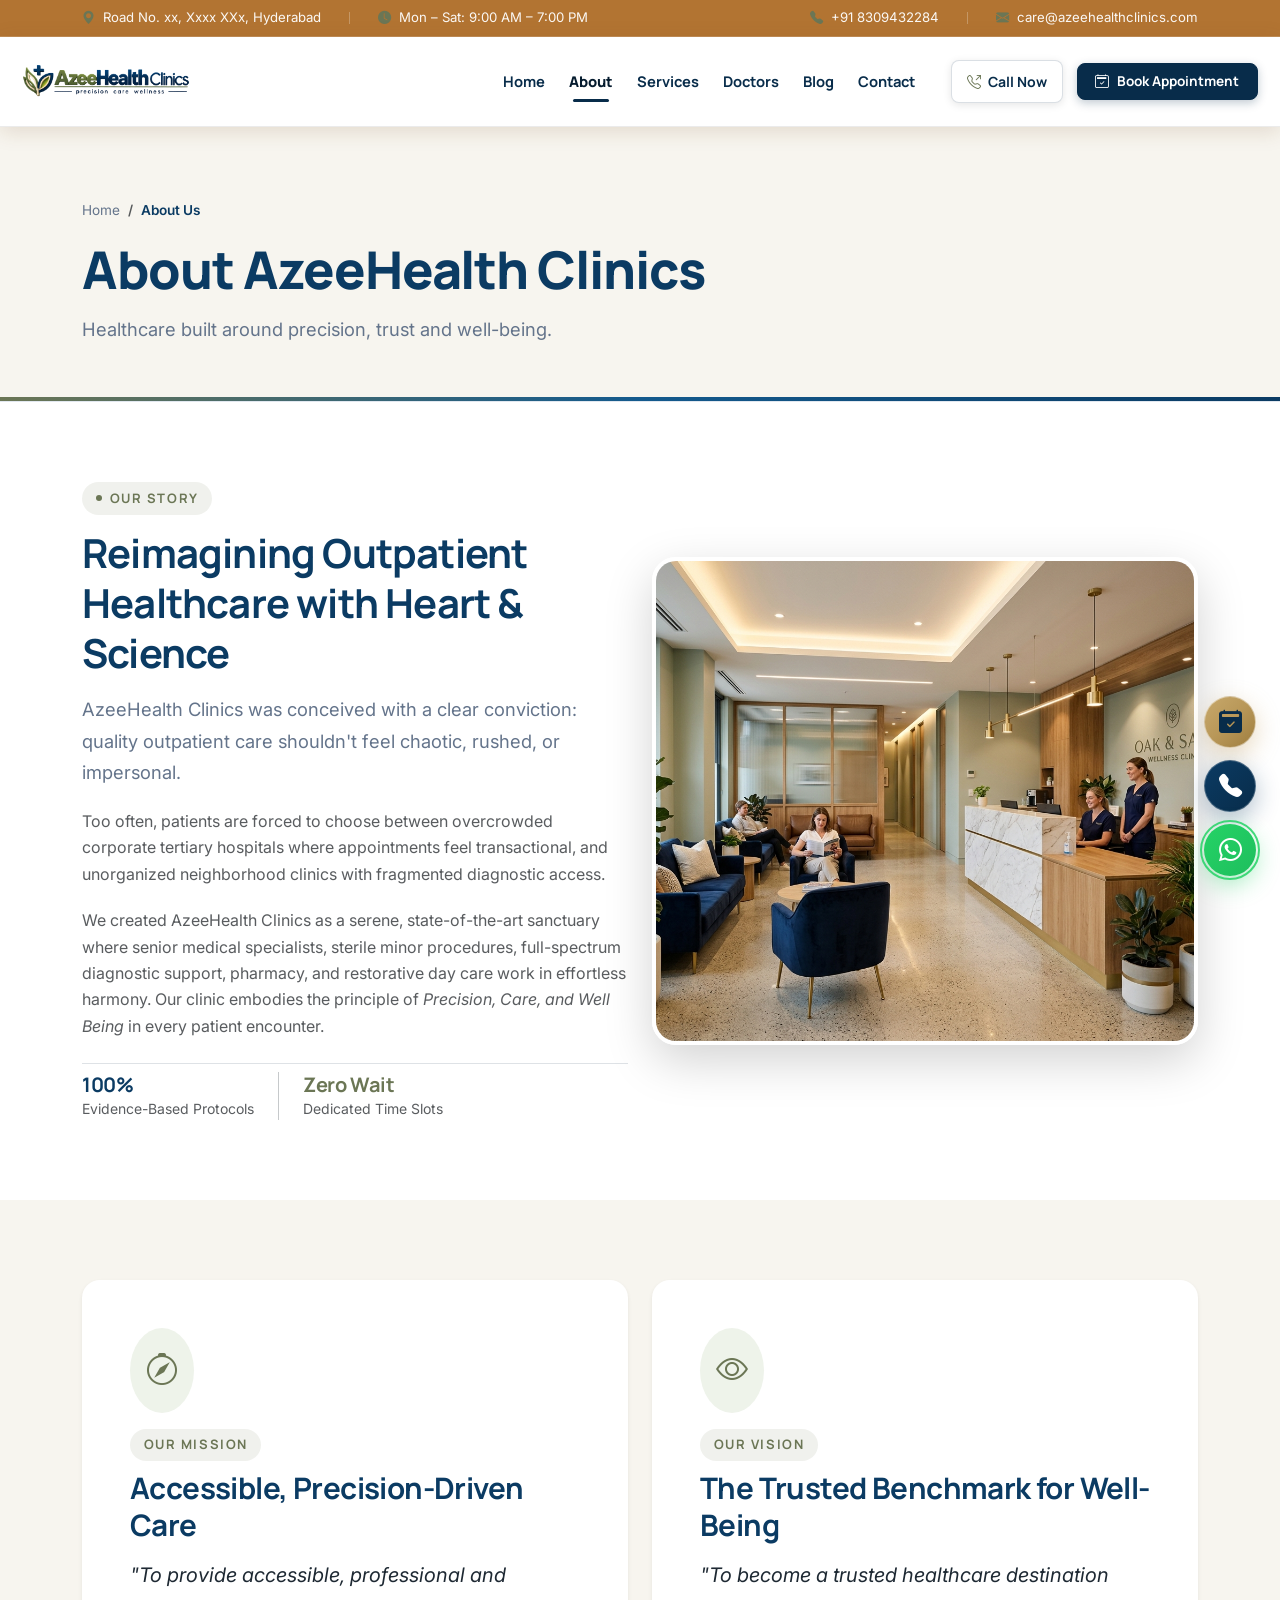
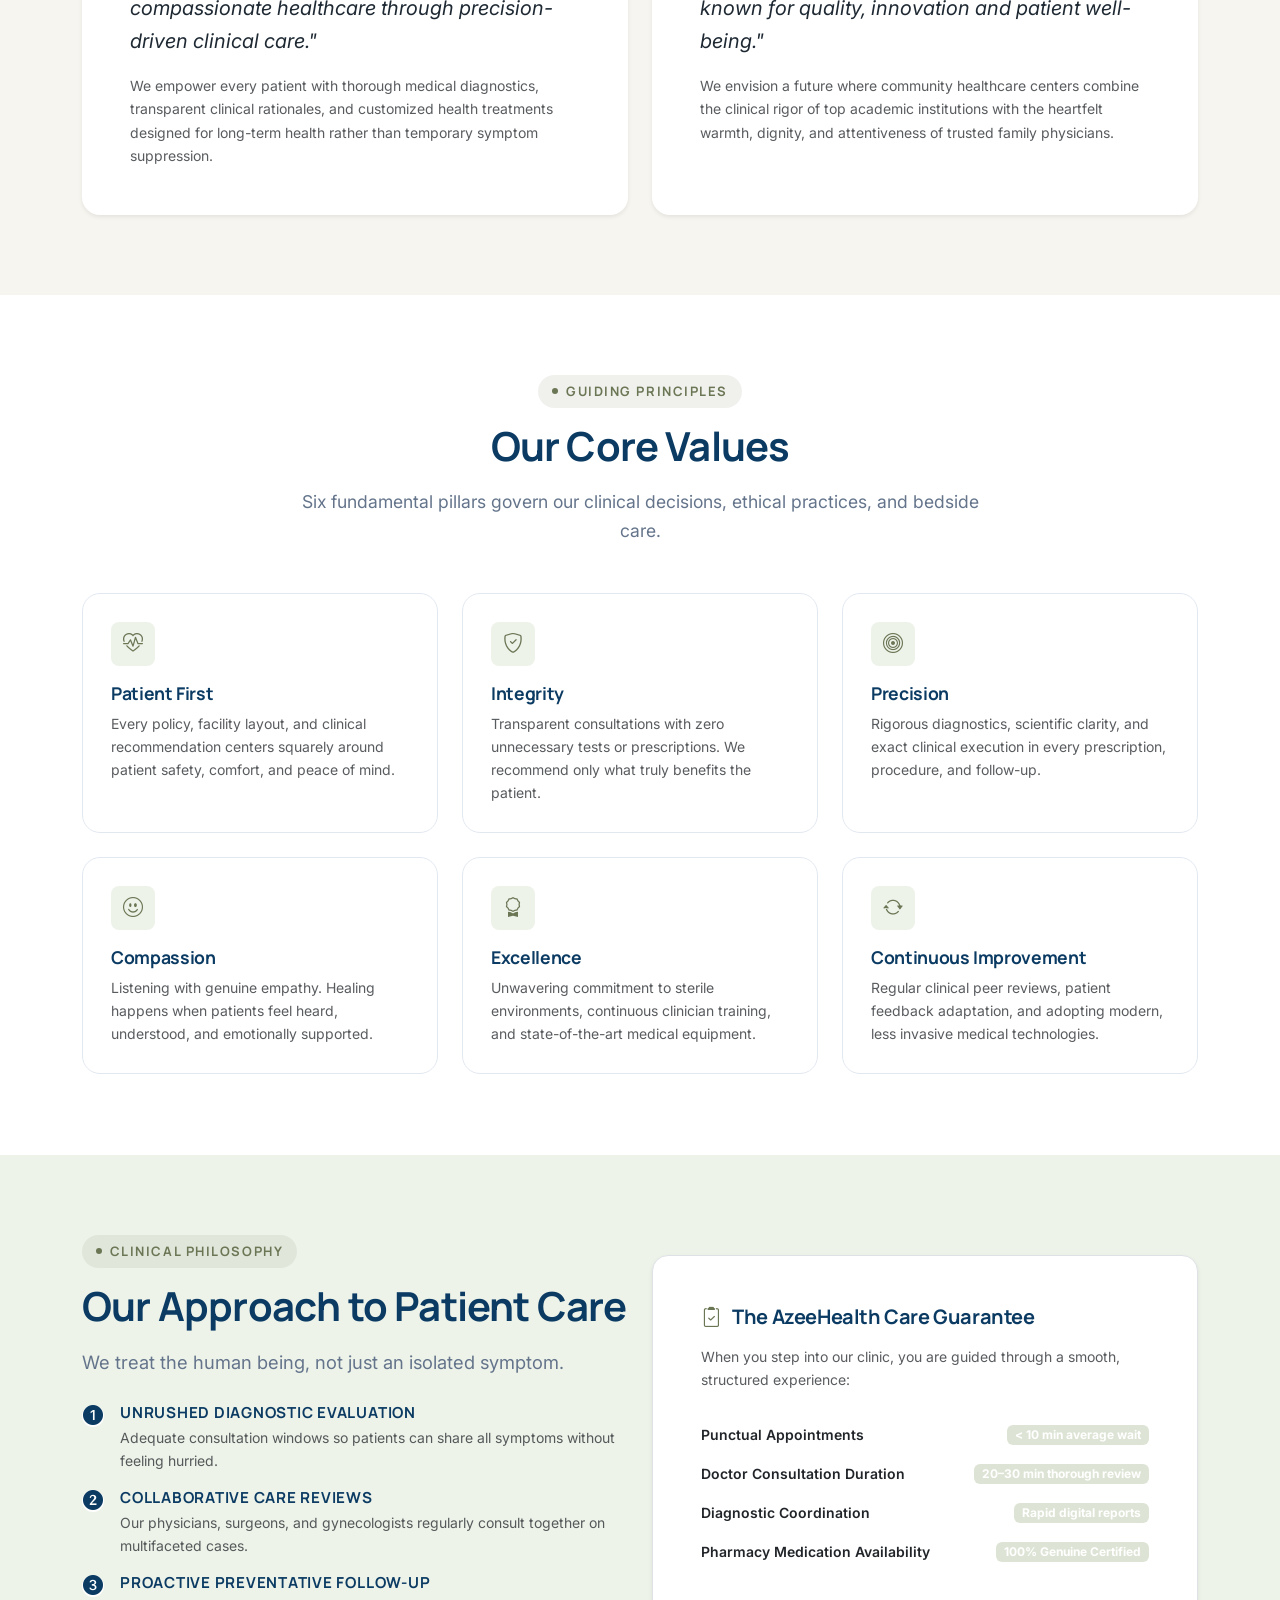
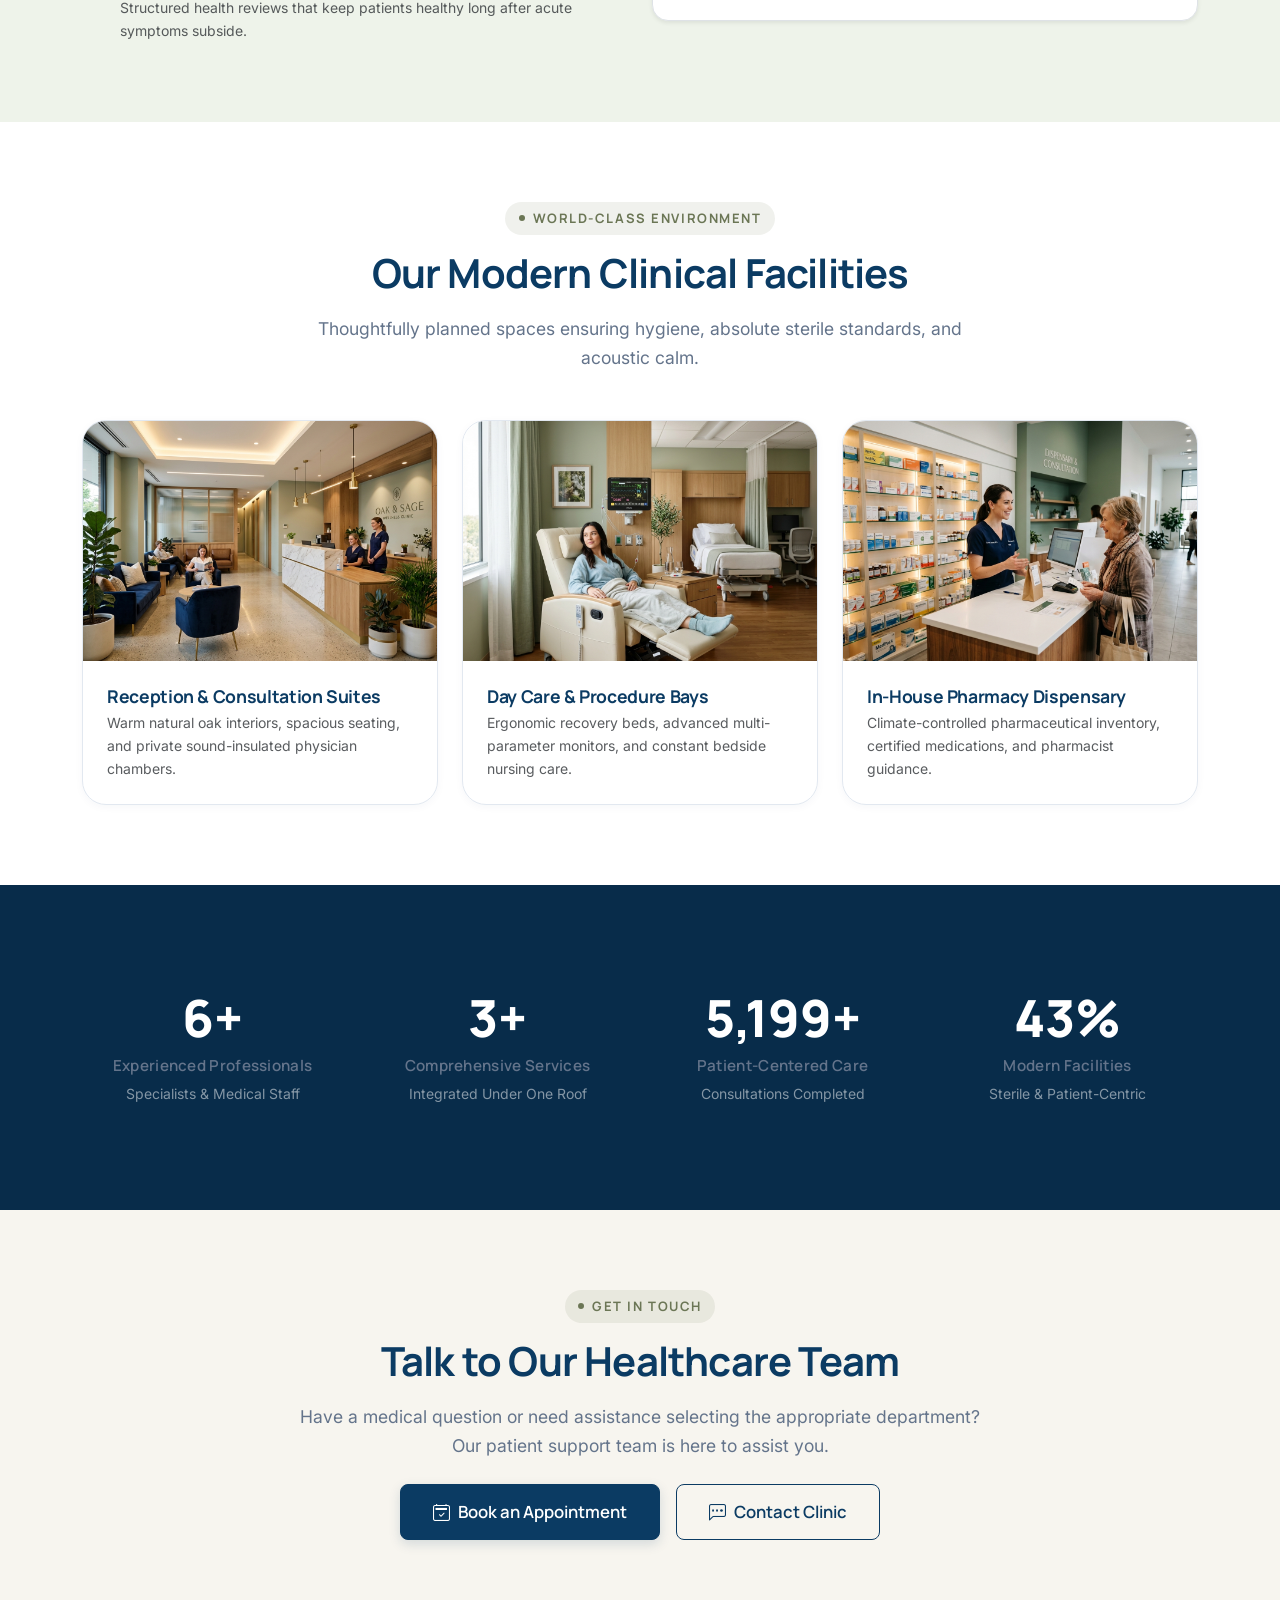
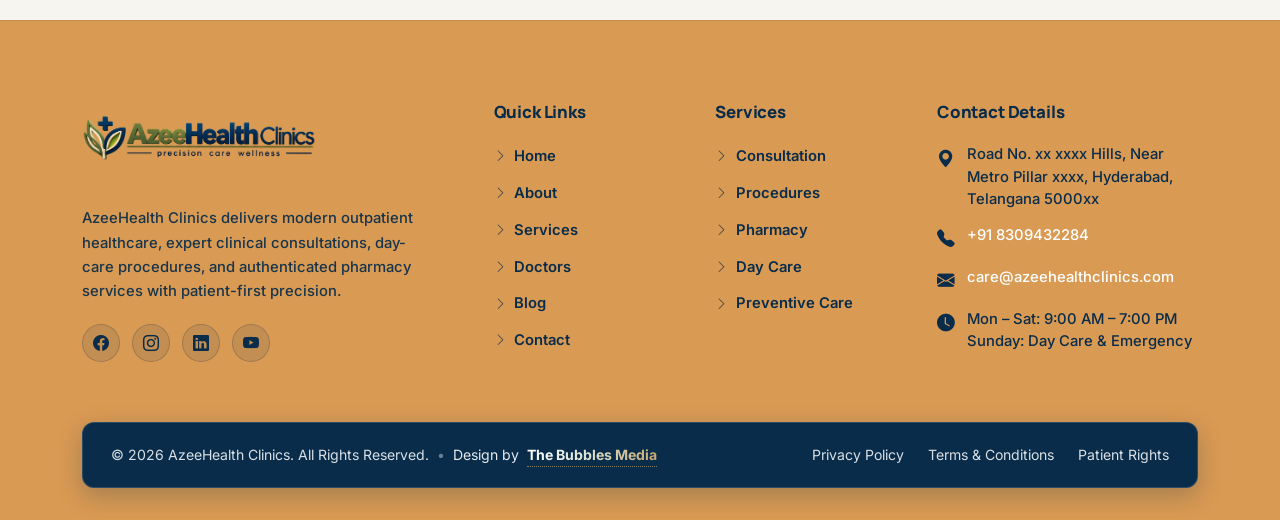
==== commit f1ffa602: "dsfs" ====
--- a/about.html
+++ b/about.html
@@ -113,11 +113,11 @@
               <i class="bi bi-telephone-outbound text-sage"></i>
               <span>Call Now</span>
             </a>
-            <button type="button" class="btn btn-primary-navy btn-sm" data-bs-toggle="modal"
-              data-bs-target="#appointmentModal">
+            <a href="https://cloud.pappyjoe.com/widget/index/VjcMNQdjBThQNg1oVmANZA%3D%3D" target="_blank"
+              rel="noopener noreferrer" class="btn btn-primary-navy btn-sm">
               <i class="bi bi-calendar2-check"></i>
               <span>Book Appointment</span>
-            </button>
+            </a>
           </div>
         </div>
       </div>
@@ -520,11 +520,11 @@
           here to assist you.
         </p>
         <div class="d-flex flex-wrap justify-content-center gap-3">
-          <button type="button" class="btn btn-primary-navy btn-lg" data-bs-toggle="modal"
-            data-bs-target="#appointmentModal">
+          <a href="https://cloud.pappyjoe.com/widget/index/VjcMNQdjBThQNg1oVmANZA%3D%3D" target="_blank"
+            rel="noopener noreferrer" class="btn btn-primary-navy btn-lg">
             <i class="bi bi-calendar2-check"></i>
             Book an Appointment
-          </button>
+          </a>
           <a href="contact.html" class="btn btn-outline-navy btn-lg">
             <i class="bi bi-chat-left-dots"></i>
             Contact Clinic
@@ -655,6 +655,22 @@
           <button type="button" class="btn-close" data-bs-dismiss="modal" aria-label="Close"></button>
         </div>
         <div class="modal-body">
+          <!-- Online Booking Widget Link Banner -->
+          <div class="p-3 mb-3 rounded-3 border d-flex align-items-center justify-content-between flex-wrap gap-2"
+            style="background: #F0F6FA; border-color: #C6DDEE !important;">
+            <div class="d-flex align-items-center gap-2">
+              <i class="bi bi-calendar2-check-fill text-primary-navy fs-5"></i>
+              <div>
+                <strong class="text-navy d-block" style="font-size: 0.95rem;">Instant Online Slot Booking</strong>
+                <span class="text-muted small">Choose your doctor &amp; time slot directly via our live booking portal</span>
+              </div>
+            </div>
+            <a href="https://cloud.pappyjoe.com/widget/index/VjcMNQdjBThQNg1oVmANZA%3D%3D" target="_blank"
+              rel="noopener noreferrer" class="btn btn-primary-navy btn-sm">
+              Open Online Booking <i class="bi bi-box-arrow-up-right ms-1"></i>
+            </a>
+          </div>
+
           <div class="alert alert-success d-none" id="modalSuccessAlert" role="alert" tabindex="-1">
             <div class="d-flex align-items-center">
               <i class="bi bi-check-circle-fill fs-4 me-2"></i>
@@ -759,22 +775,22 @@
     <a href="tel:+918309432284" class="btn btn-outline-navy flex-fill btn-sm">
       <i class="bi bi-telephone-fill text-sage"></i> Call Clinic
     </a>
-    <button type="button" class="btn btn-primary-navy flex-fill btn-sm" data-bs-toggle="modal"
-      data-bs-target="#appointmentModal">
+    <a href="https://cloud.pappyjoe.com/widget/index/VjcMNQdjBThQNg1oVmANZA%3D%3D" target="_blank"
+      rel="noopener noreferrer" class="btn btn-primary-navy flex-fill btn-sm">
       <i class="bi bi-calendar2-check"></i> Book Now
-    </button>
+    </a>
   </div>
 
   <!-- ========================================================================
        FLOATING QUICK ACTIONS (WHATSAPP & CALL)
        ======================================================================== -->
   <aside class="floating-contact-actions" id="floatingContactActions" aria-label="Quick contact channels">
-    <button type="button" class="floating-btn floating-book-btn" id="floatingBookBtn"
-      data-bs-toggle="modal" data-bs-target="#appointmentModal"
+    <a href="https://cloud.pappyjoe.com/widget/index/VjcMNQdjBThQNg1oVmANZA%3D%3D" target="_blank"
+      rel="noopener noreferrer" class="floating-btn floating-book-btn" id="floatingBookBtn"
       aria-label="Book an Appointment" title="Book an Appointment">
       <i class="bi bi-calendar2-check-fill" aria-hidden="true"></i>
       <span class="floating-btn-tooltip">Book Appointment</span>
-    </button>
+    </a>
     <a href="tel:+918309432284" class="floating-btn floating-call-btn" id="floatingCallBtn"
       aria-label="Call clinic at +91 8309432284" title="Call +91 8309432284">
       <i class="bi bi-telephone-fill" aria-hidden="true"></i>
--- a/css/style.css
+++ b/css/style.css
@@ -458,7 +458,7 @@
 }
 
 .navbar-custom {
-  padding: 0.65rem 0;
+  padding: 0.9rem 0;
   box-shadow: 0 4px 20px rgba(120, 70, 20, 0.16);
 }
 
@@ -469,8 +469,15 @@
   flex-wrap: wrap;
 }
 
+@media (min-width: 992px) {
+  .navbar-custom .container {
+    max-width: 1260px;
+    flex-wrap: nowrap !important;
+  }
+}
+
 .navbar-custom.scrolled {
-  padding: 0.45rem 0;
+  padding: 0.5rem 0;
   box-shadow: 0 6px 26px rgba(120, 70, 20, 0.24);
 }
 
@@ -484,9 +491,9 @@
 }
 
 .navbar-logo-img {
-  height: 88px;
+  height: 56px;
   width: auto;
-  max-width: 360px;
+  max-width: 350px;
   object-fit: contain;
   display: block;
   background-color: transparent;
@@ -497,14 +504,21 @@
   transition: transform var(--transition-fast), filter var(--transition-fast);
 }
 
+@media (min-width: 1400px) {
+  .navbar-logo-img {
+    height: 58px;
+    max-width: 360px;
+  }
+}
+
 .brand-wrapper:hover .navbar-logo-img {
   transform: scale(1.02);
   filter: drop-shadow(0 2px 8px rgba(0, 0, 0, 0.15));
 }
 
 .navbar-custom.scrolled .navbar-logo-img {
-  height: 64px;
-  max-width: 280px;
+  height: 46px;
+  max-width: 290px;
   padding: 0;
 }
 
@@ -570,9 +584,9 @@
 .navbar-nav .nav-link {
   font-family: var(--font-heading);
   font-weight: 700;
-  font-size: 0.95rem;
+  font-size: 0.92rem;
   color: #082C4A;
-  padding: 0.5rem 1rem !important;
+  padding: 0.5rem 0.75rem !important;
   position: relative;
   transition: color var(--transition-fast);
 }
@@ -632,28 +646,31 @@
 .navbar-mobile-actions {
   display: flex;
   align-items: center;
-  gap: 0.5rem;
+  gap: 0.4rem;
   margin-left: auto;
   flex-shrink: 0;
 }
 
 .navbar-mobile-actions .navbar-toggler {
   margin-left: 0 !important;
-  height: 38px;
+  height: 35px;
   display: inline-flex !important;
   align-items: center;
   justify-content: center;
+  padding: 0.25rem 0.5rem;
+  font-size: 0.85rem;
+  flex-shrink: 0;
 }
 
 .btn-nav-call-mobile {
   display: inline-flex;
   align-items: center;
   justify-content: center;
-  gap: 0.35rem;
-  padding: 0.38rem 0.75rem;
-  height: 38px;
+  gap: 0.28rem;
+  padding: 0.3rem 0.6rem;
+  height: 35px;
   font-family: var(--font-heading);
-  font-size: 0.85rem;
+  font-size: 0.8rem;
   font-weight: 700;
   color: #FFFFFF;
   background-color: #082C4A;
@@ -3099,7 +3116,37 @@
 /* --------------------------------------------------------------------------
    15. Responsive Adaptations
    -------------------------------------------------------------------------- */
+@media (min-width: 992px) and (max-width: 1199.98px) {
+  .navbar-custom {
+    padding: 0.75rem 0;
+  }
+
+  .navbar-logo-img {
+    height: 48px;
+    max-width: 295px;
+  }
+
+  .navbar-nav .nav-link {
+    font-size: 0.88rem;
+    padding: 0.5rem 0.6rem !important;
+  }
+
+  .btn-nav-call {
+    font-size: 0.82rem;
+    padding: 0.48rem 0.75rem;
+  }
+
+  .navbar-custom .btn-primary-navy {
+    font-size: 0.82rem;
+    padding: 0.48rem 0.85rem;
+  }
+}
+
 @media (max-width: 991.98px) {
+  .navbar-custom {
+    padding: 0.7rem 0;
+  }
+
   .navbar-custom .container {
     display: flex;
     align-items: center;
@@ -3107,21 +3154,49 @@
     flex-wrap: wrap;
   }
 
+  .navbar-brand.brand-wrapper {
+    margin-right: 0.35rem !important;
+    max-width: calc(100% - 125px);
+    flex-shrink: 1;
+    min-width: 0;
+  }
+
   .navbar-logo-img {
-    height: 76px;
-    max-width: 290px;
+    height: 42px;
+    max-width: 100%;
+    width: auto;
+    object-fit: contain;
+    object-position: left center;
     padding: 0;
   }
 
   .navbar-custom.scrolled .navbar-logo-img {
-    height: 64px;
-    max-width: 260px;
+    height: 36px;
+    max-width: 100%;
+  }
+
+  .navbar-mobile-actions {
+    display: flex;
+    align-items: center;
+    gap: 0.4rem;
+    margin-left: auto;
+    flex-shrink: 0;
   }
 
   .navbar-toggler {
     display: inline-flex !important;
     align-items: center;
     justify-content: center;
+    flex-shrink: 0;
+    height: 38px;
+    padding: 0.25rem 0.5rem;
+    font-size: 0.9rem;
+  }
+
+  .btn-nav-call-mobile {
+    height: 38px;
+    padding: 0.32rem 0.65rem;
+    font-size: 0.82rem;
   }
 
   .navbar-collapse {
@@ -3161,13 +3236,19 @@
 }
 
 @media (max-width: 575.98px) {
-  .brand-wrapper {
-    max-width: calc(100vw - 155px);
+  .navbar-custom {
+    padding: 0.65rem 0;
+  }
+
+  .navbar-brand.brand-wrapper {
+    margin-right: 0.25rem !important;
+    max-width: calc(100% - 116px);
+    flex-shrink: 1;
     min-width: 0;
   }
 
   .navbar-logo-img {
-    height: clamp(62px, 17vw, 72px);
+    height: clamp(33px, 9vw, 38px);
     max-width: 100%;
     width: auto;
     object-fit: contain;
@@ -3175,27 +3256,27 @@
   }
 
   .navbar-custom.scrolled .navbar-logo-img {
-    height: clamp(52px, 14vw, 58px);
+    height: clamp(28px, 8vw, 32px);
     max-width: 100%;
   }
 
+  .navbar-mobile-actions {
+    gap: 0.3rem;
+  }
+
   .navbar-toggler {
-    padding: 0.35rem 0.55rem;
-    font-size: 0.9rem;
-    height: 38px;
-  }
-
-@media (max-width: 374.98px) {
+    padding: 0.25rem 0.45rem;
+    font-size: 0.85rem;
+    height: 35px;
+    width: 38px;
+  }
+
   .btn-nav-call-mobile {
-    padding: 0.35rem 0.55rem;
-    font-size: 0.8rem;
+    padding: 0.28rem 0.52rem;
+    font-size: 0.78rem;
+    height: 35px;
     gap: 0.25rem;
   }
-
-  .navbar-mobile-actions {
-    gap: 0.35rem;
-  }
-}
 
   .section-padding {
     padding-top: 3.25rem;
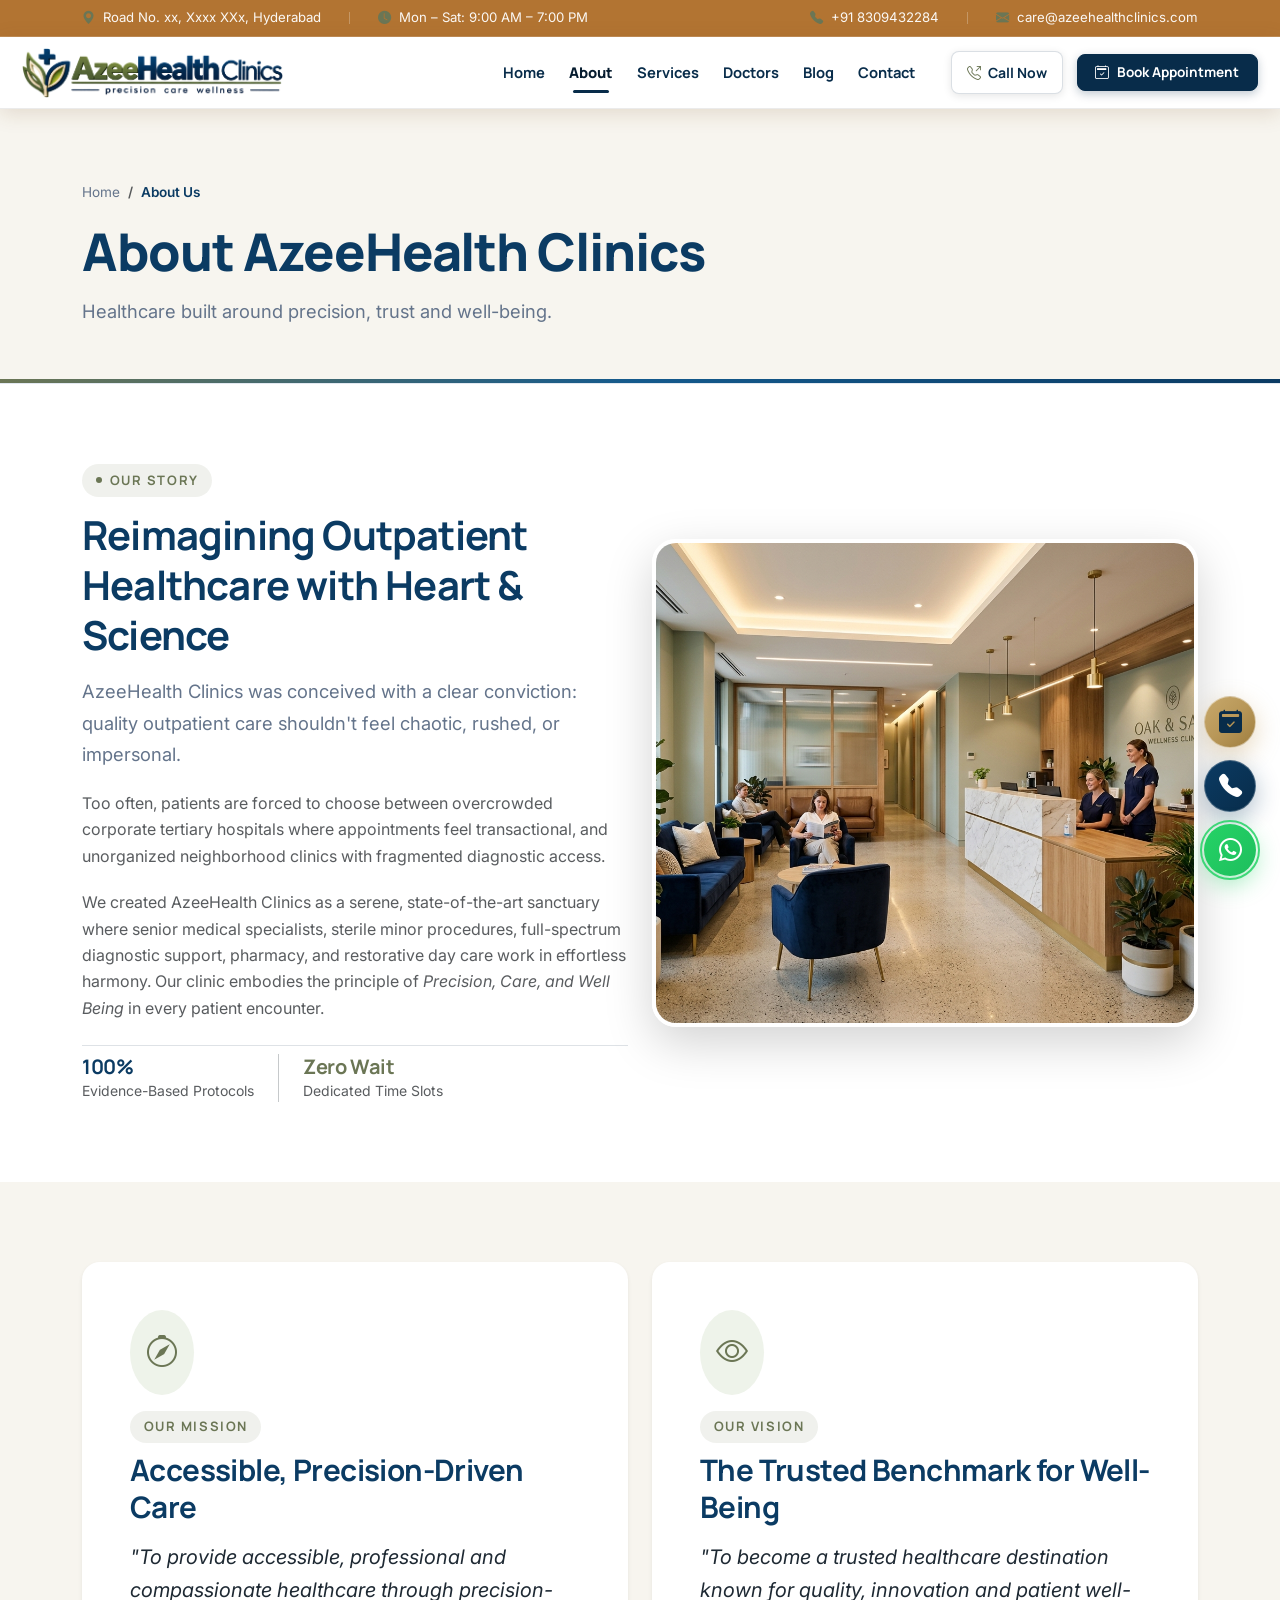
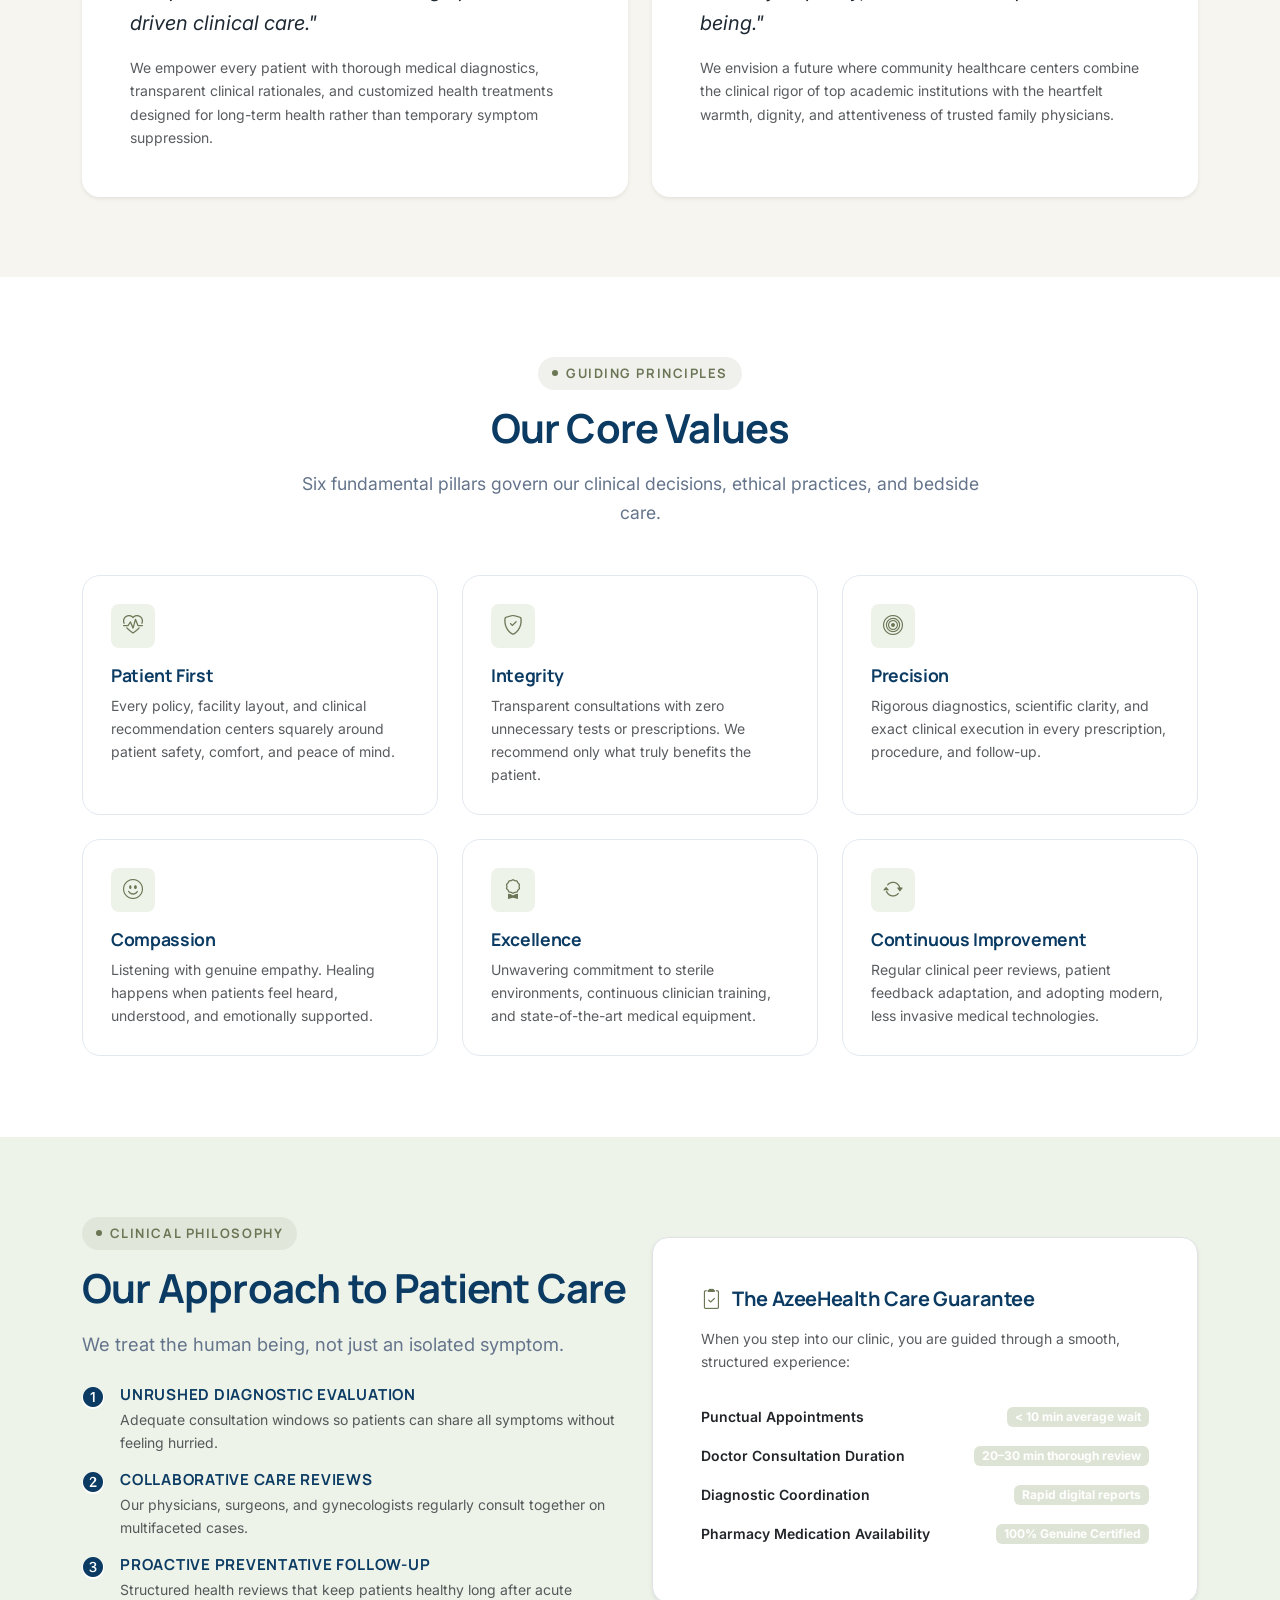
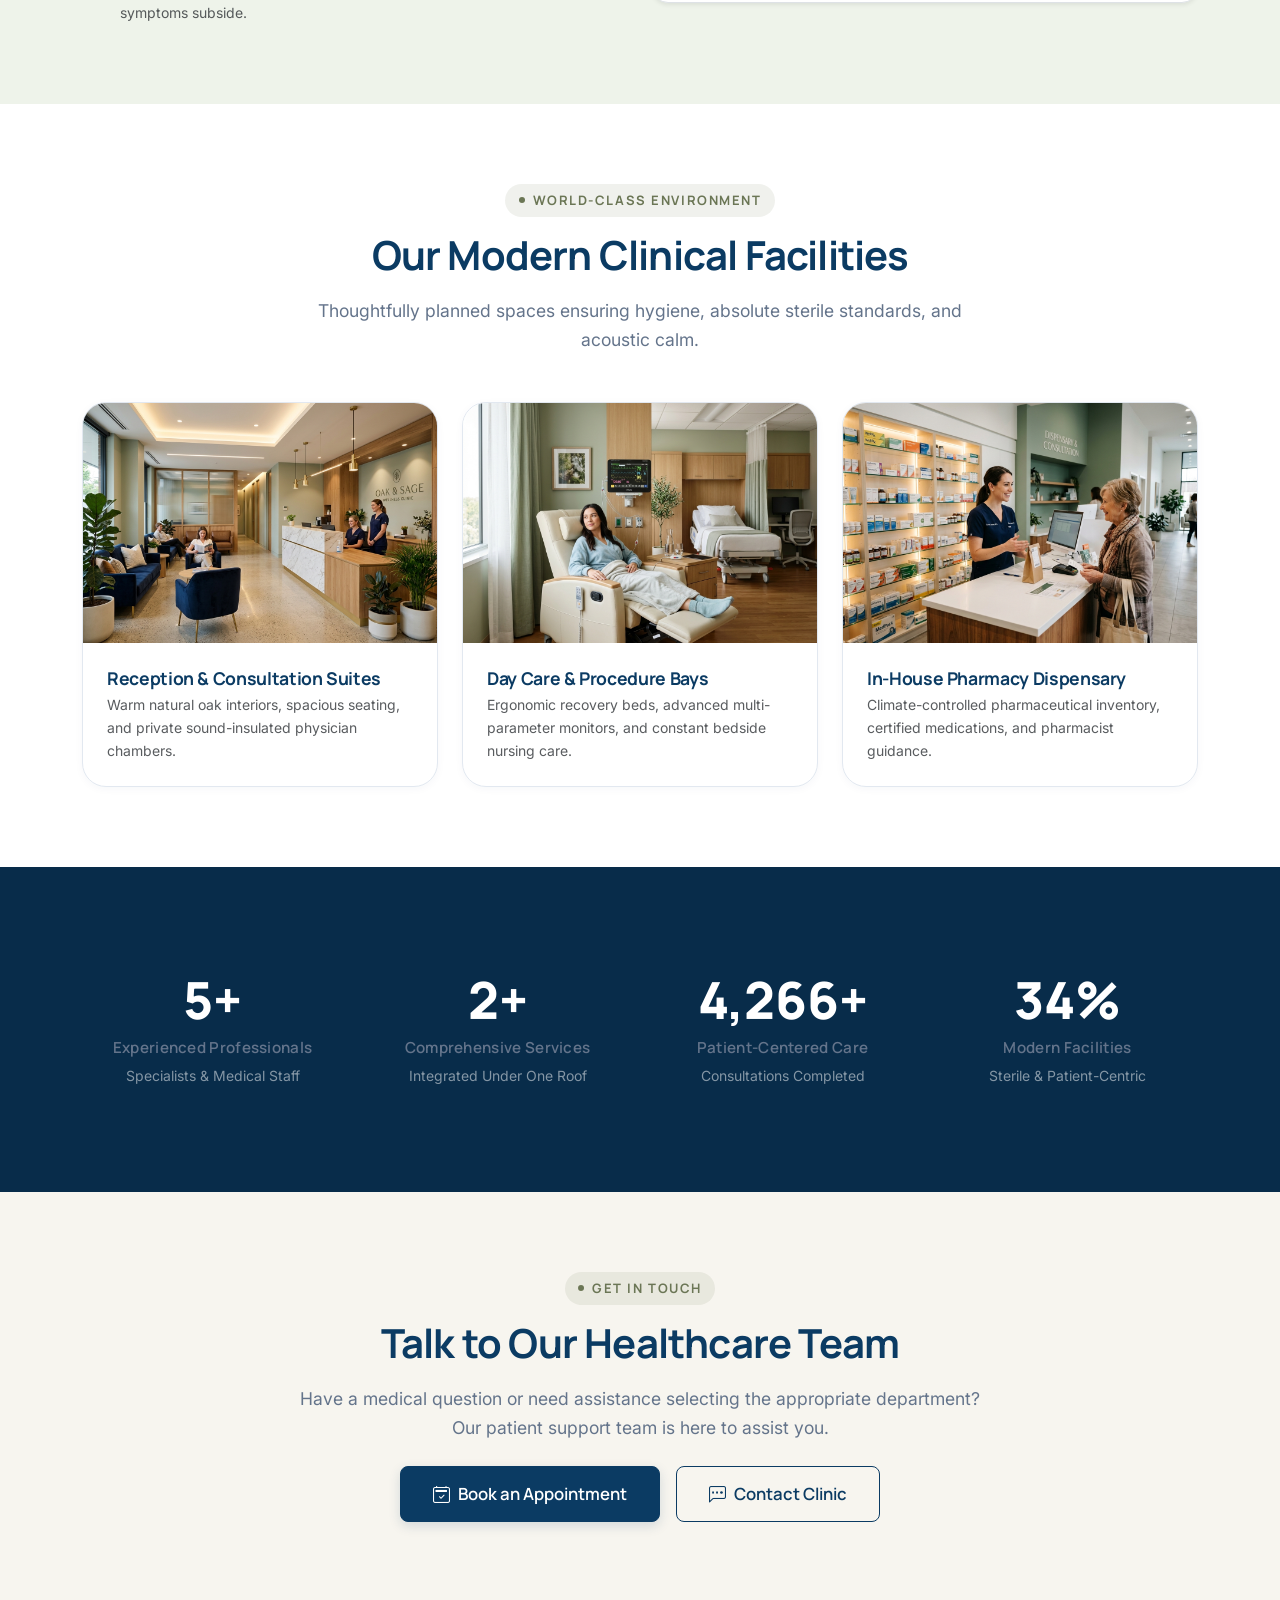
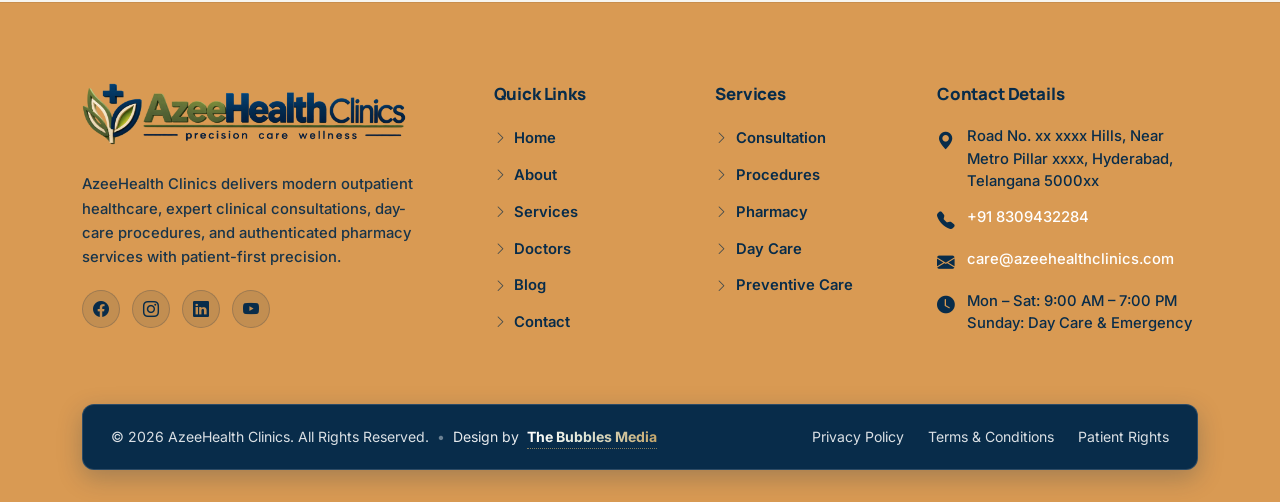
==== commit cadb0acb: "Update logo size, trim transparent padding, and adjust navbar height" ====
--- a/about.html
+++ b/about.html
@@ -23,8 +23,8 @@
   <meta property="og:image" content="images/about.jpg">
   <meta property="og:site_name" content="AzeeHealth Clinics">
 
-  <link rel="icon" type="image/png" href="images/logo.png">
-  <link rel="apple-touch-icon" href="images/logo.png">
+  <link rel="icon" type="image/png" href="images/fevicon.png">
+  <link rel="apple-touch-icon" href="images/fevicon.png">
 
   <!-- Fonts -->
   <link rel="preconnect" href="https://fonts.googleapis.com">
@@ -70,7 +70,7 @@
         <!-- Brand Wordmark / Official Logo -->
         <a class="navbar-brand brand-wrapper" href="index.html" aria-label="AzeeHealth Clinics Home">
           <img src="images/logo.png" alt="AzeeHealth Clinics - Precision | Care | Well Being" class="navbar-logo-img"
-            width="264" height="88">
+            width="260" height="50">
         </a>
 
         <!-- Mobile Right Controls: Call Button & Toggler -->
--- a/css/style.css
+++ b/css/style.css
@@ -458,7 +458,7 @@
 }
 
 .navbar-custom {
-  padding: 0.9rem 0;
+  padding: 0.65rem 0;
   box-shadow: 0 4px 20px rgba(120, 70, 20, 0.16);
 }
 
@@ -477,7 +477,7 @@
 }
 
 .navbar-custom.scrolled {
-  padding: 0.5rem 0;
+  padding: 0.45rem 0;
   box-shadow: 0 6px 26px rgba(120, 70, 20, 0.24);
 }
 
@@ -487,13 +487,13 @@
   align-items: center;
   text-decoration: none;
   flex-shrink: 0;
-  padding: 2px 0;
+  padding: 0;
 }
 
 .navbar-logo-img {
-  height: 56px;
+  height: 50px;
   width: auto;
-  max-width: 350px;
+  max-width: 320px;
   object-fit: contain;
   display: block;
   background-color: transparent;
@@ -506,8 +506,8 @@
 
 @media (min-width: 1400px) {
   .navbar-logo-img {
-    height: 58px;
-    max-width: 360px;
+    height: 52px;
+    max-width: 340px;
   }
 }
 
@@ -517,8 +517,8 @@
 }
 
 .navbar-custom.scrolled .navbar-logo-img {
-  height: 46px;
-  max-width: 290px;
+  height: 42px;
+  max-width: 280px;
   padding: 0;
 }
 
@@ -540,9 +540,9 @@
 
 .footer-logo-img,
 .footer-logo {
-  height: 78px;
+  height: 62px;
   width: auto;
-  max-width: 300px;
+  max-width: 330px;
   object-fit: contain;
   display: block;
 }
@@ -3118,12 +3118,12 @@
    -------------------------------------------------------------------------- */
 @media (min-width: 992px) and (max-width: 1199.98px) {
   .navbar-custom {
-    padding: 0.75rem 0;
+    padding: 0.55rem 0;
   }
 
   .navbar-logo-img {
-    height: 48px;
-    max-width: 295px;
+    height: 44px;
+    max-width: 280px;
   }
 
   .navbar-nav .nav-link {
@@ -3156,7 +3156,7 @@
 
   .navbar-brand.brand-wrapper {
     margin-right: 0.35rem !important;
-    max-width: calc(100% - 125px);
+    max-width: calc(100% - 130px);
     flex-shrink: 1;
     min-width: 0;
   }
@@ -3237,7 +3237,7 @@
 
 @media (max-width: 575.98px) {
   .navbar-custom {
-    padding: 0.65rem 0;
+    padding: 0.45rem 0;
   }
 
   .navbar-brand.brand-wrapper {
@@ -3248,7 +3248,7 @@
   }
 
   .navbar-logo-img {
-    height: clamp(33px, 9vw, 38px);
+    height: clamp(34px, 9.5vw, 38px);
     max-width: 100%;
     width: auto;
     object-fit: contain;
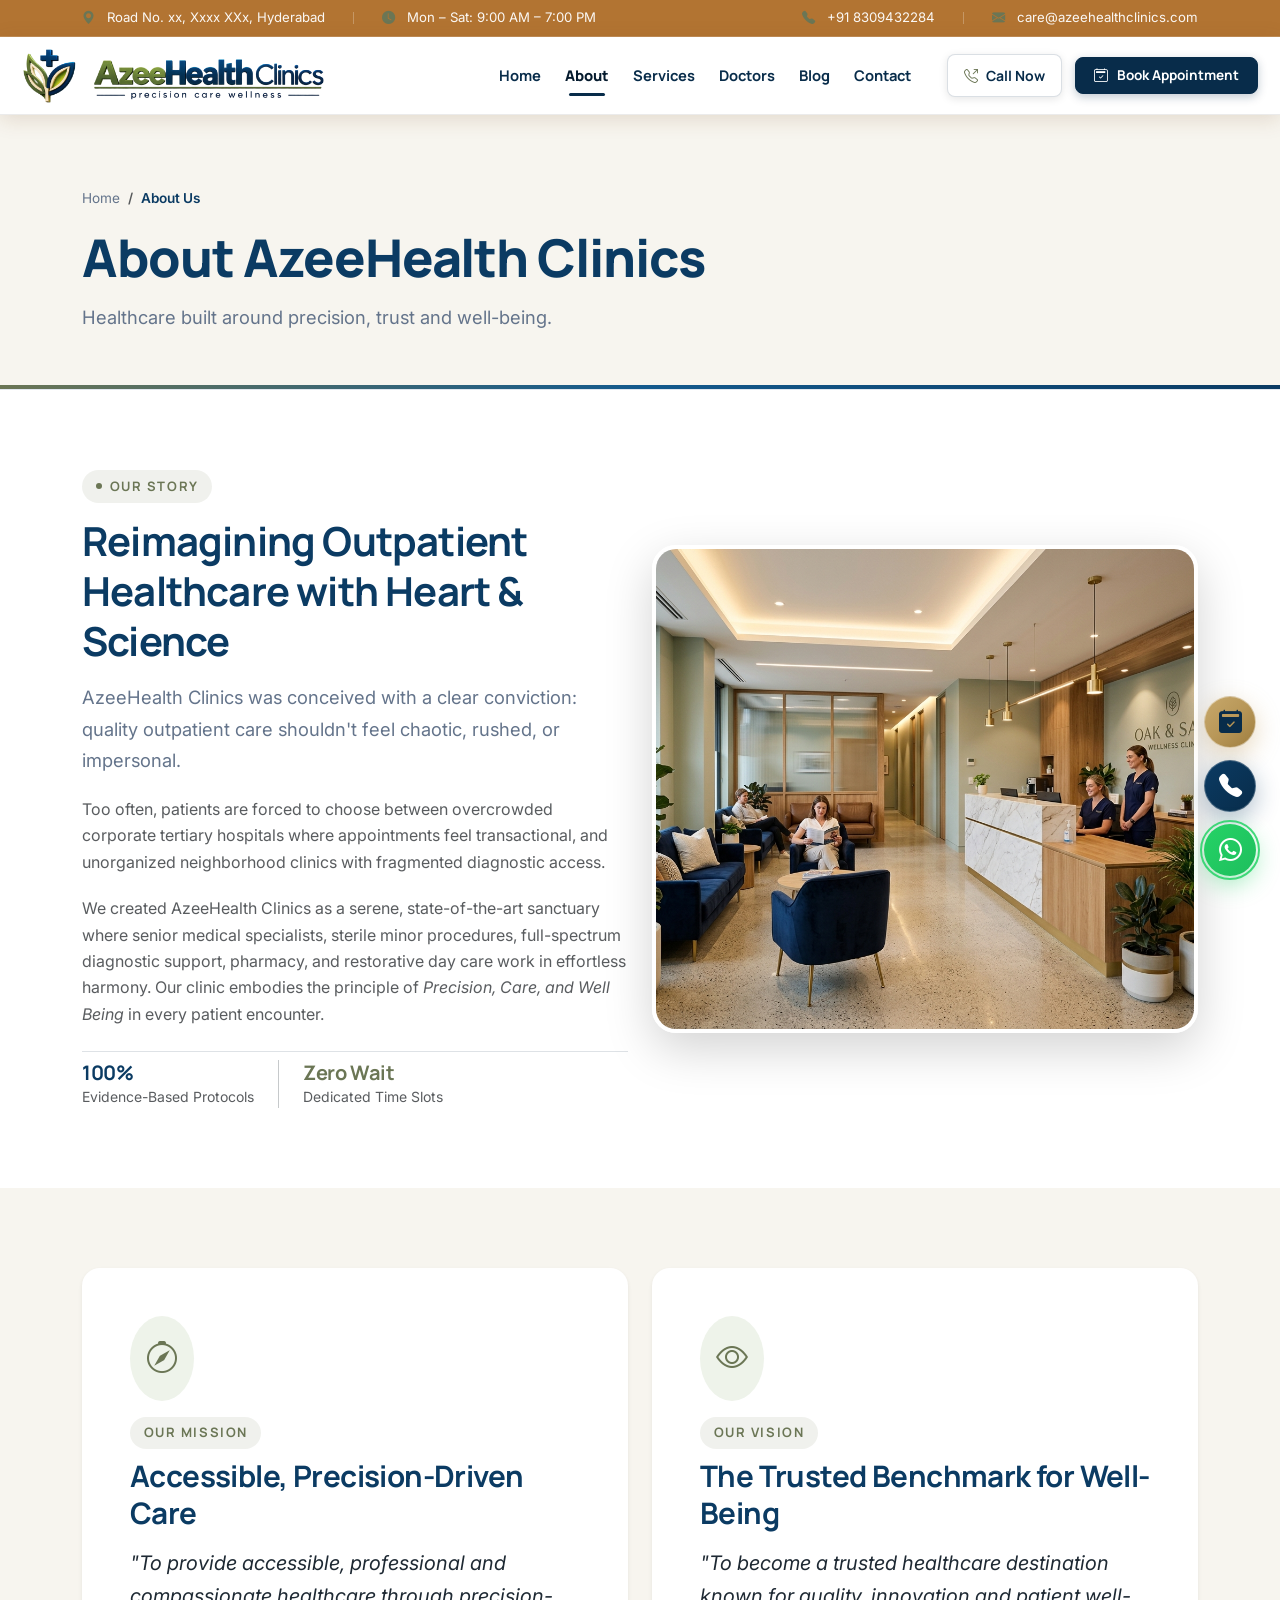
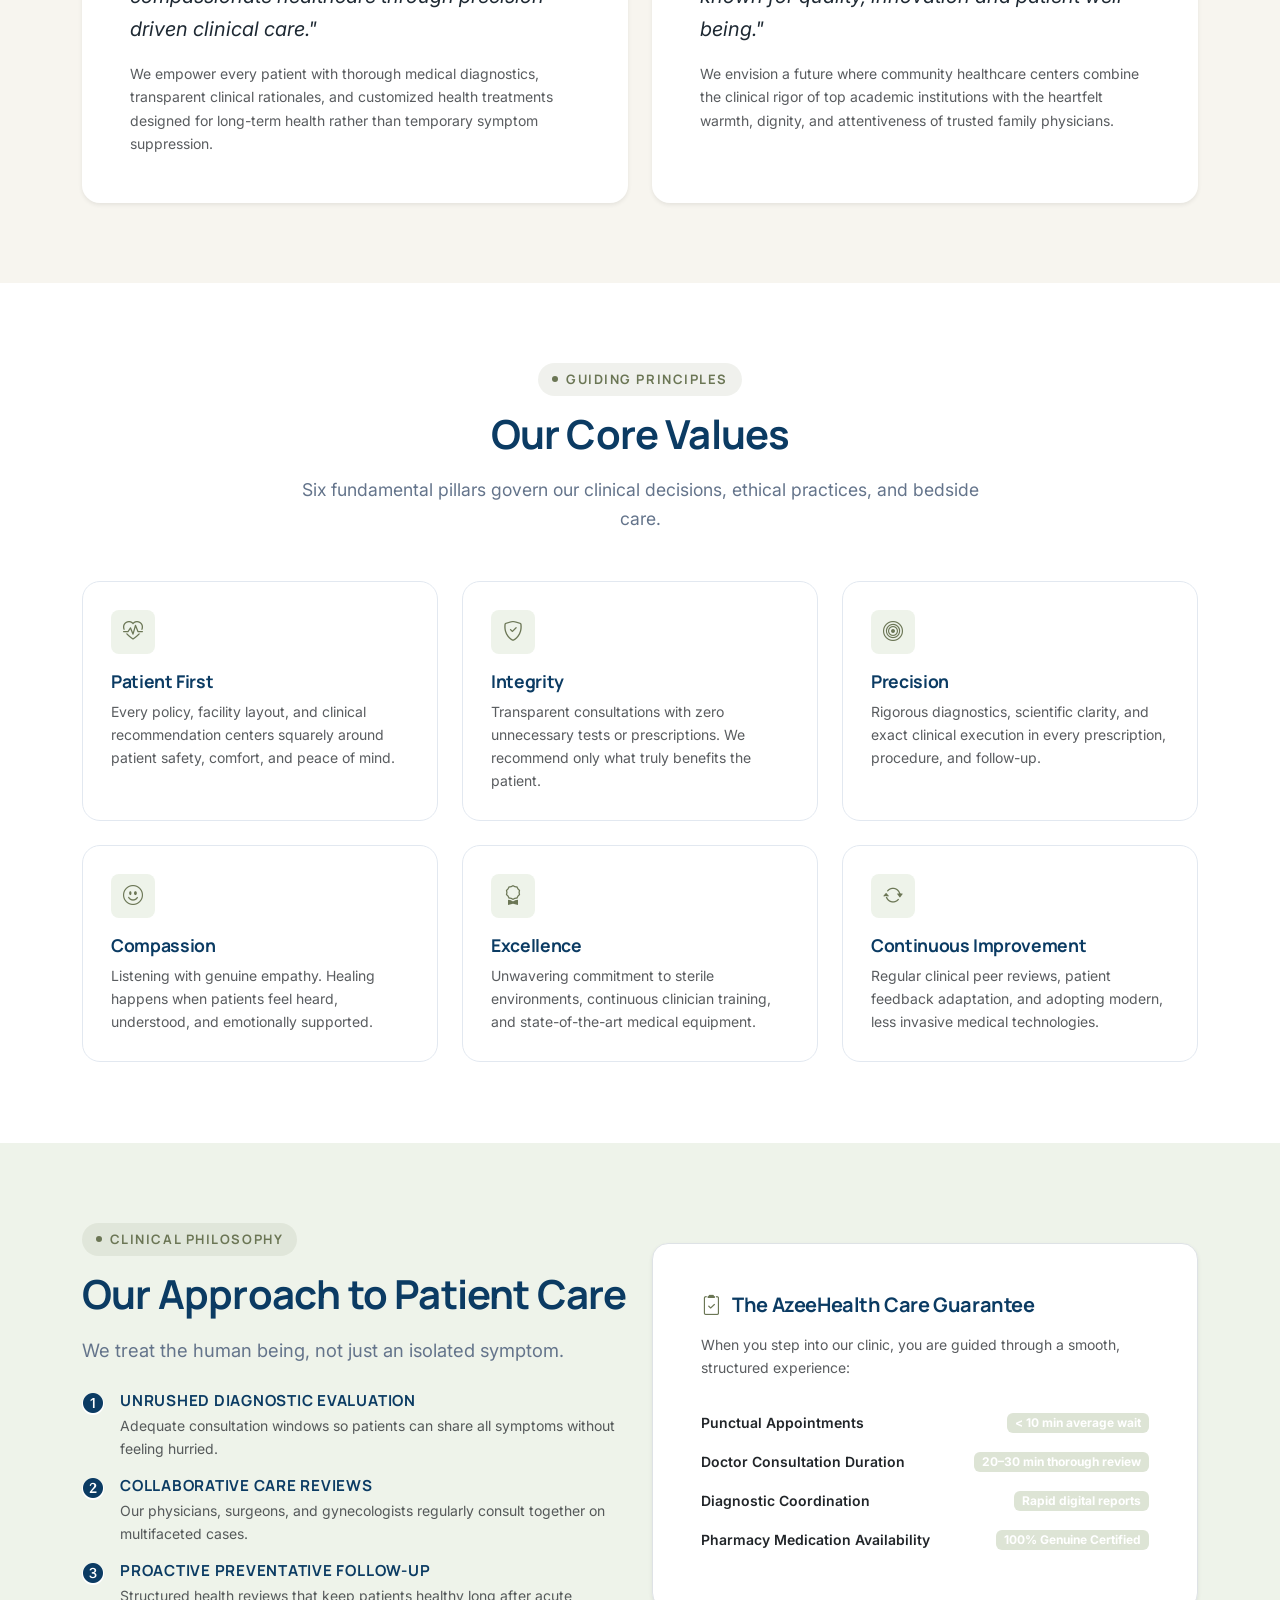
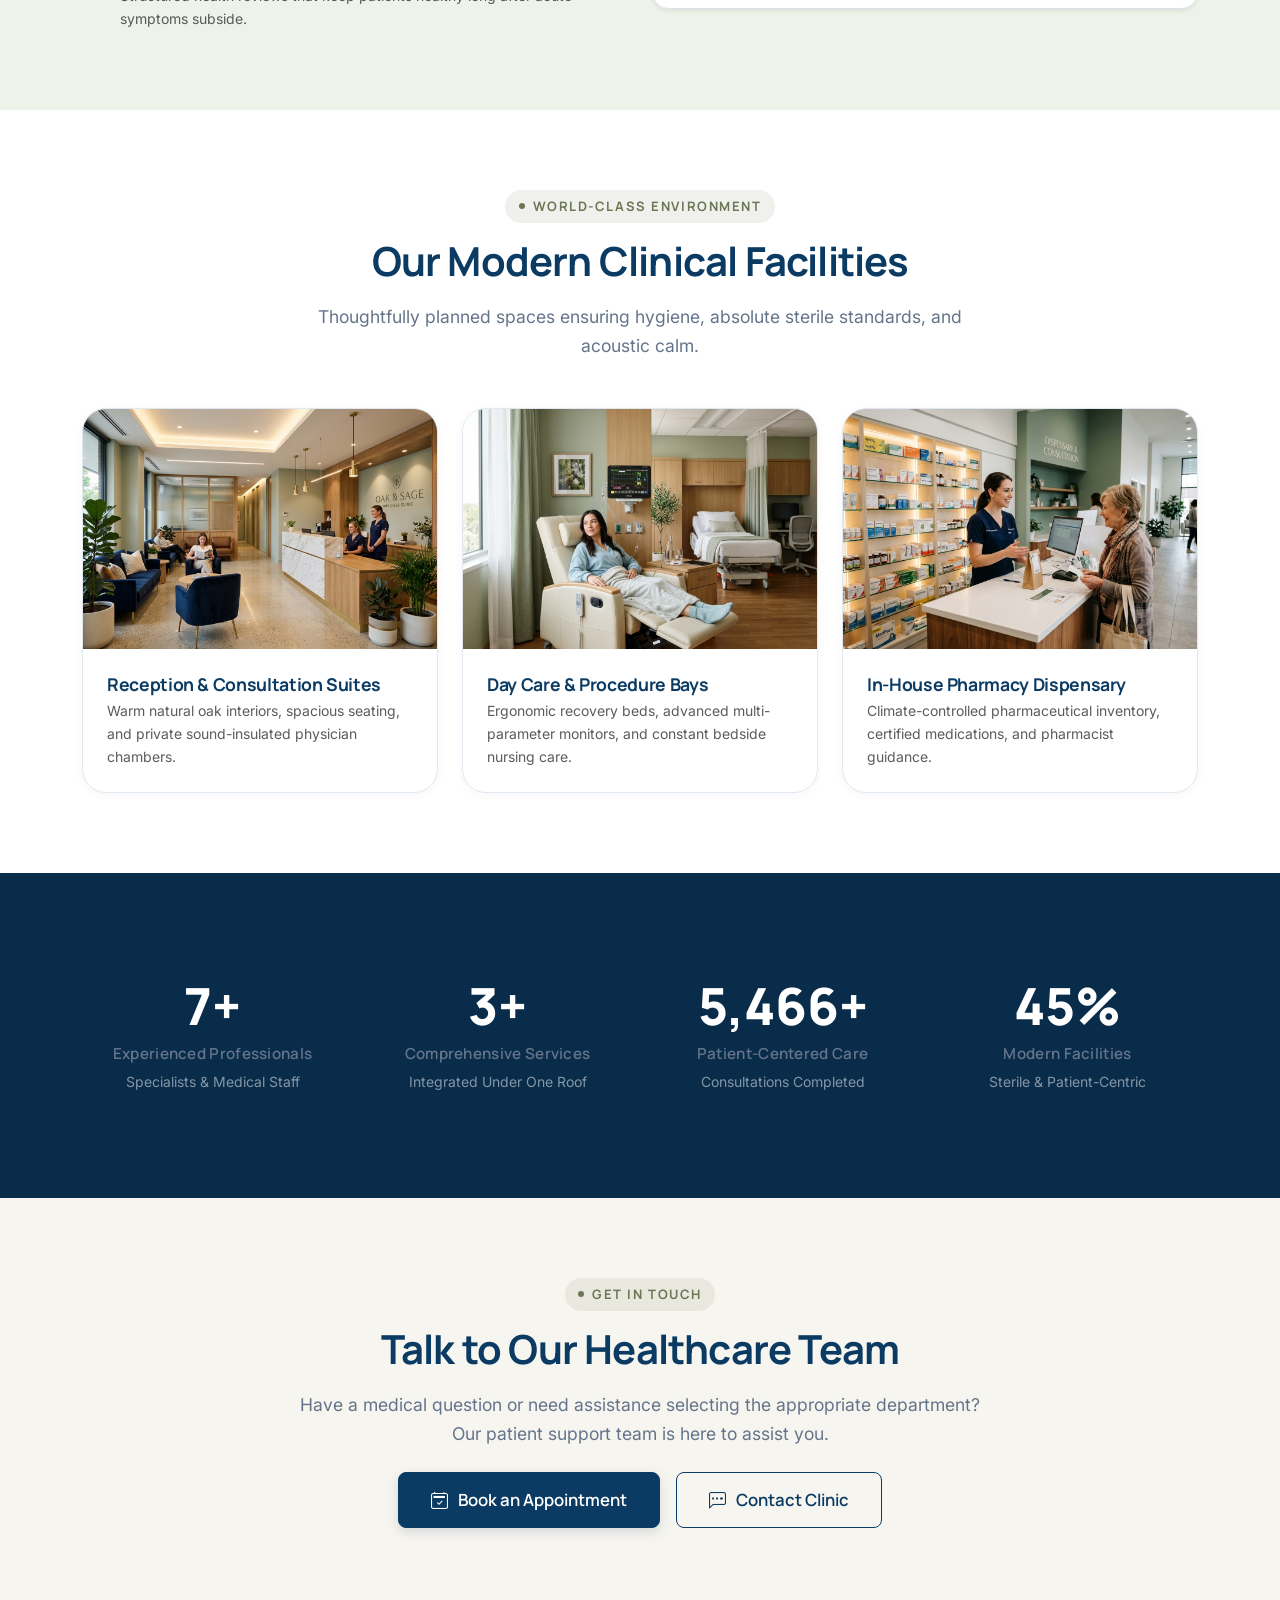
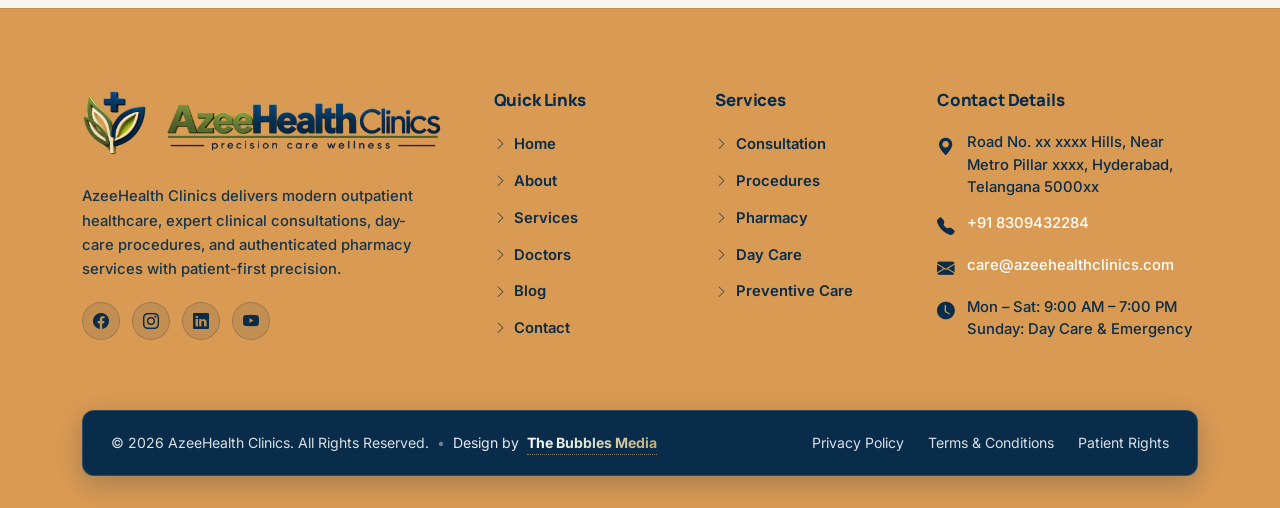
==== commit 43303cca: "vh" ====
--- a/about.html
+++ b/about.html
@@ -48,14 +48,14 @@
   <div class="top-bar d-none d-md-block">
     <div class="container d-flex justify-content-between align-items-center">
       <div class="d-flex align-items-center gap-3">
-        <span><i class="bi bi-geo-alt-fill text-sage me-1"></i> Road No. xx, Xxxx XXx, Hyderabad</span>
+        <span><i class="bi bi-geo-alt-fill text-sage me-2"></i> Road No. xx, Xxxx XXx, Hyderabad</span>
         <span class="top-bar-divider"></span>
-        <span><i class="bi bi-clock-fill text-sage me-1"></i> Mon – Sat: 9:00 AM – 7:00 PM</span>
+        <span><i class="bi bi-clock-fill text-sage me-2"></i> Mon – Sat: 9:00 AM – 7:00 PM</span>
       </div>
       <div class="d-flex align-items-center gap-3">
-        <a href="tel:+918309432284"><i class="bi bi-telephone-fill text-sage me-1"></i> +91 8309432284</a>
+        <a href="tel:+918309432284"><i class="bi bi-telephone-fill text-sage me-2"></i> +91 8309432284</a>
         <span class="top-bar-divider"></span>
-        <a href="mailto:care@azeehealthclinics.com"><i class="bi bi-envelope-fill text-sage me-1"></i>
+        <a href="mailto:care@azeehealthclinics.com"><i class="bi bi-envelope-fill text-sage me-2"></i>
           care@azeehealthclinics.com</a>
       </div>
     </div>
@@ -70,7 +70,7 @@
         <!-- Brand Wordmark / Official Logo -->
         <a class="navbar-brand brand-wrapper" href="index.html" aria-label="AzeeHealth Clinics Home">
           <img src="images/logo.png" alt="AzeeHealth Clinics - Precision | Care | Well Being" class="navbar-logo-img"
-            width="260" height="50">
+            width="270" height="50">
         </a>
 
         <!-- Mobile Right Controls: Call Button & Toggler -->
--- a/css/style.css
+++ b/css/style.css
@@ -286,7 +286,7 @@
   display: inline-flex;
   align-items: center;
   justify-content: center;
-  gap: 0.5rem;
+  gap: 0.6rem;
   cursor: pointer;
   border: 1.5px solid transparent;
   line-height: 1.4;
@@ -397,7 +397,7 @@
   color: var(--color-secondary-blue);
   display: inline-flex;
   align-items: center;
-  gap: 0.4rem;
+  gap: 0.55rem;
   transition: all var(--transition-fast);
   padding: 0.25rem 0;
 }
@@ -491,9 +491,9 @@
 }
 
 .navbar-logo-img {
-  height: 50px;
+  height: 56px;
   width: auto;
-  max-width: 320px;
+  max-width: 340px;
   object-fit: contain;
   display: block;
   background-color: transparent;
@@ -506,8 +506,8 @@
 
 @media (min-width: 1400px) {
   .navbar-logo-img {
-    height: 52px;
-    max-width: 340px;
+    height: 60px;
+    max-width: 360px;
   }
 }
 
@@ -517,8 +517,8 @@
 }
 
 .navbar-custom.scrolled .navbar-logo-img {
-  height: 42px;
-  max-width: 280px;
+  height: 46px;
+  max-width: 290px;
   padding: 0;
 }
 
@@ -540,9 +540,9 @@
 
 .footer-logo-img,
 .footer-logo {
-  height: 62px;
+  height: 68px;
   width: auto;
-  max-width: 330px;
+  max-width: 360px;
   object-fit: contain;
   display: block;
 }
@@ -626,7 +626,7 @@
   color: #082C4A;
   display: inline-flex;
   align-items: center;
-  gap: 0.45rem;
+  gap: 0.55rem;
   padding: 0.55rem 0.95rem;
   border-radius: var(--radius-sm);
   background-color: #FFFFFF;
@@ -3122,8 +3122,8 @@
   }
 
   .navbar-logo-img {
-    height: 44px;
-    max-width: 280px;
+    height: 50px;
+    max-width: 300px;
   }
 
   .navbar-nav .nav-link {
@@ -3162,7 +3162,7 @@
   }
 
   .navbar-logo-img {
-    height: 42px;
+    height: 48px;
     max-width: 100%;
     width: auto;
     object-fit: contain;
@@ -3171,7 +3171,7 @@
   }
 
   .navbar-custom.scrolled .navbar-logo-img {
-    height: 36px;
+    height: 40px;
     max-width: 100%;
   }
 
@@ -3248,7 +3248,7 @@
   }
 
   .navbar-logo-img {
-    height: clamp(34px, 9.5vw, 38px);
+    height: clamp(38px, 10.5vw, 44px);
     max-width: 100%;
     width: auto;
     object-fit: contain;
@@ -3256,7 +3256,7 @@
   }
 
   .navbar-custom.scrolled .navbar-logo-img {
-    height: clamp(28px, 8vw, 32px);
+    height: clamp(32px, 8.5vw, 36px);
     max-width: 100%;
   }
 
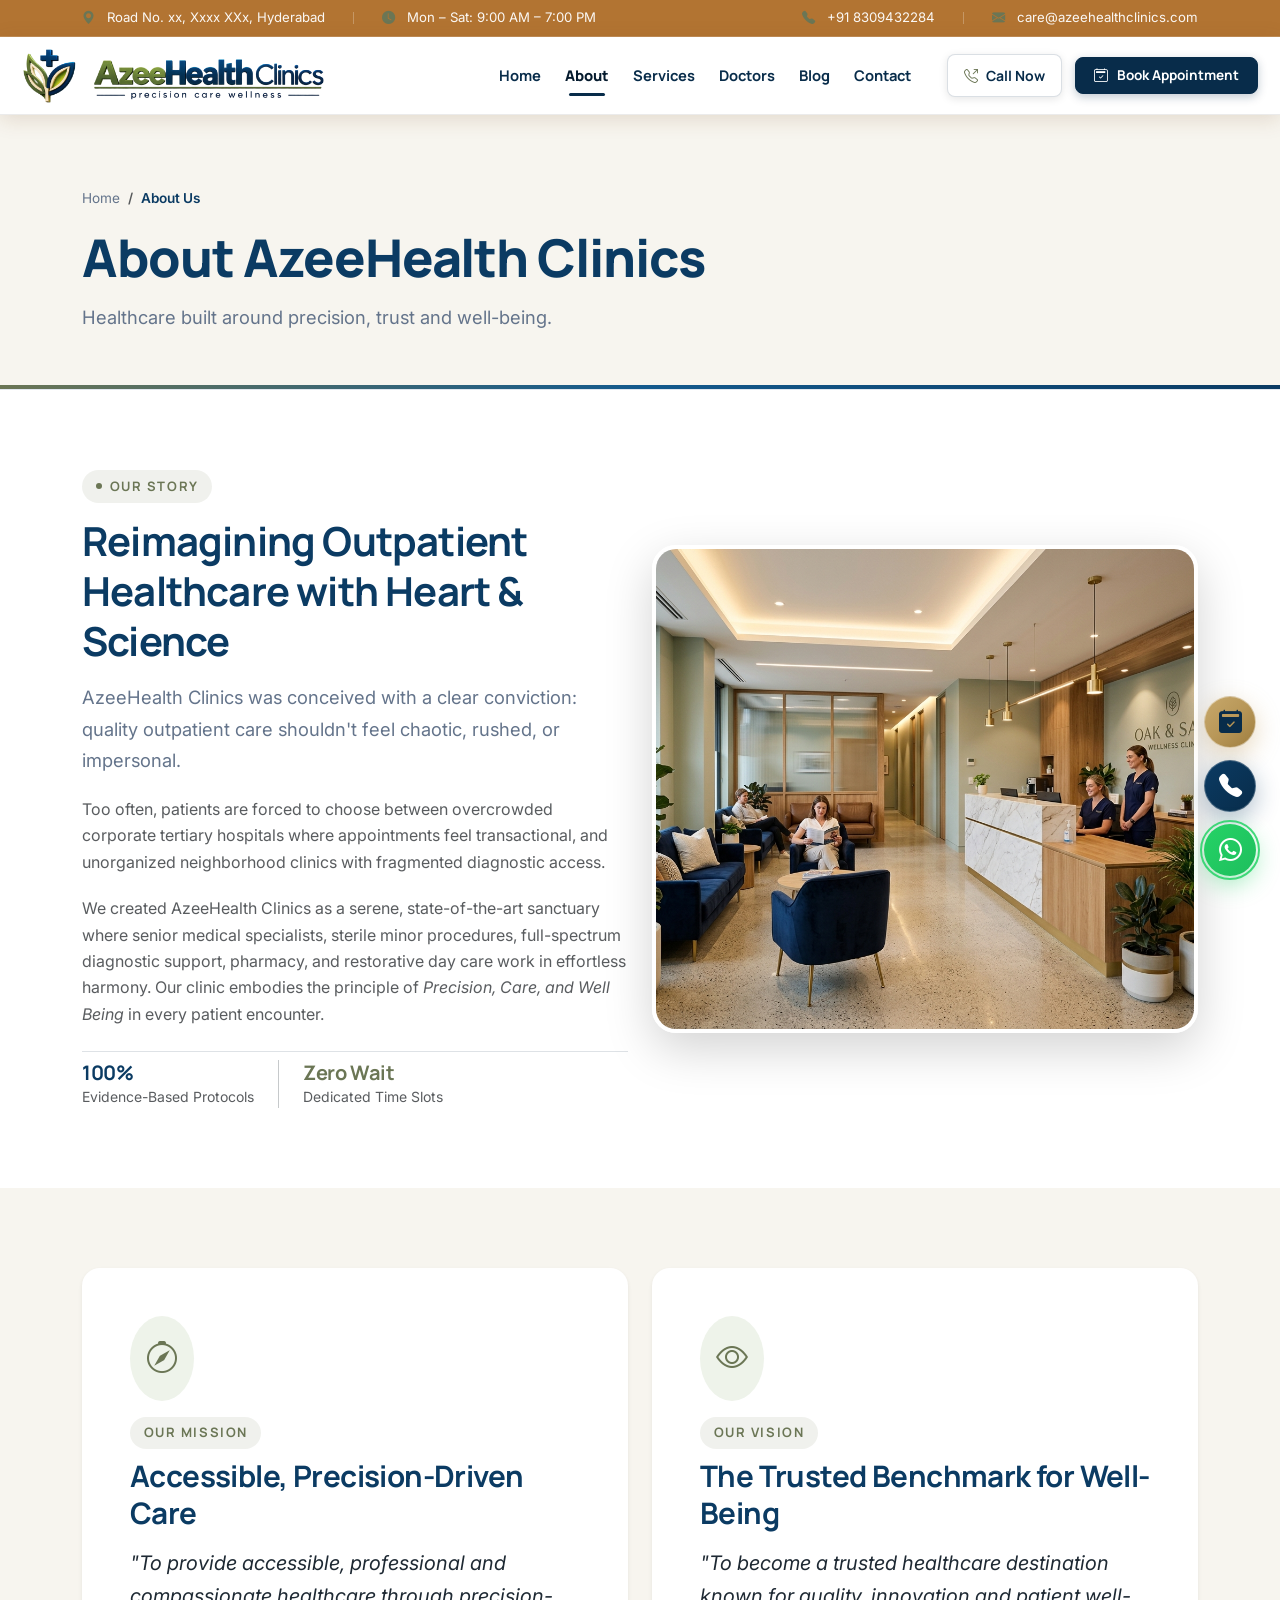
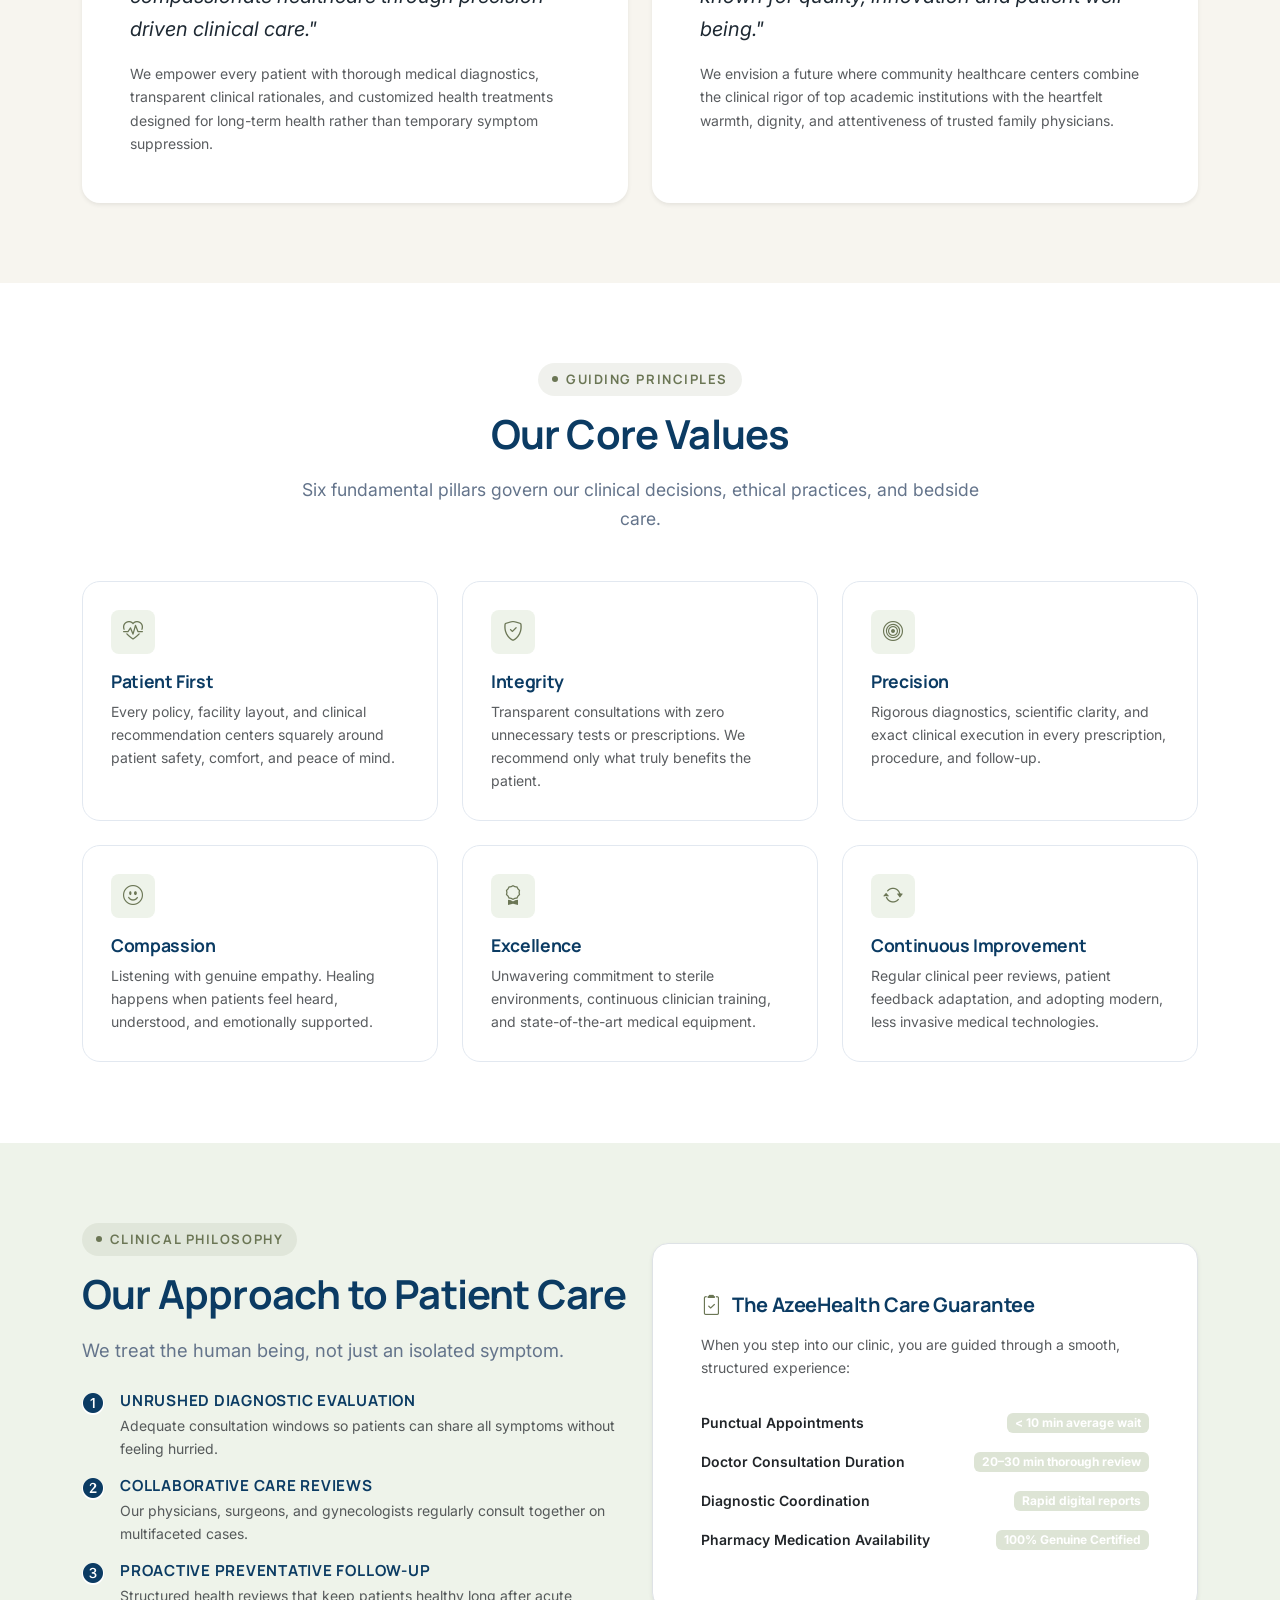
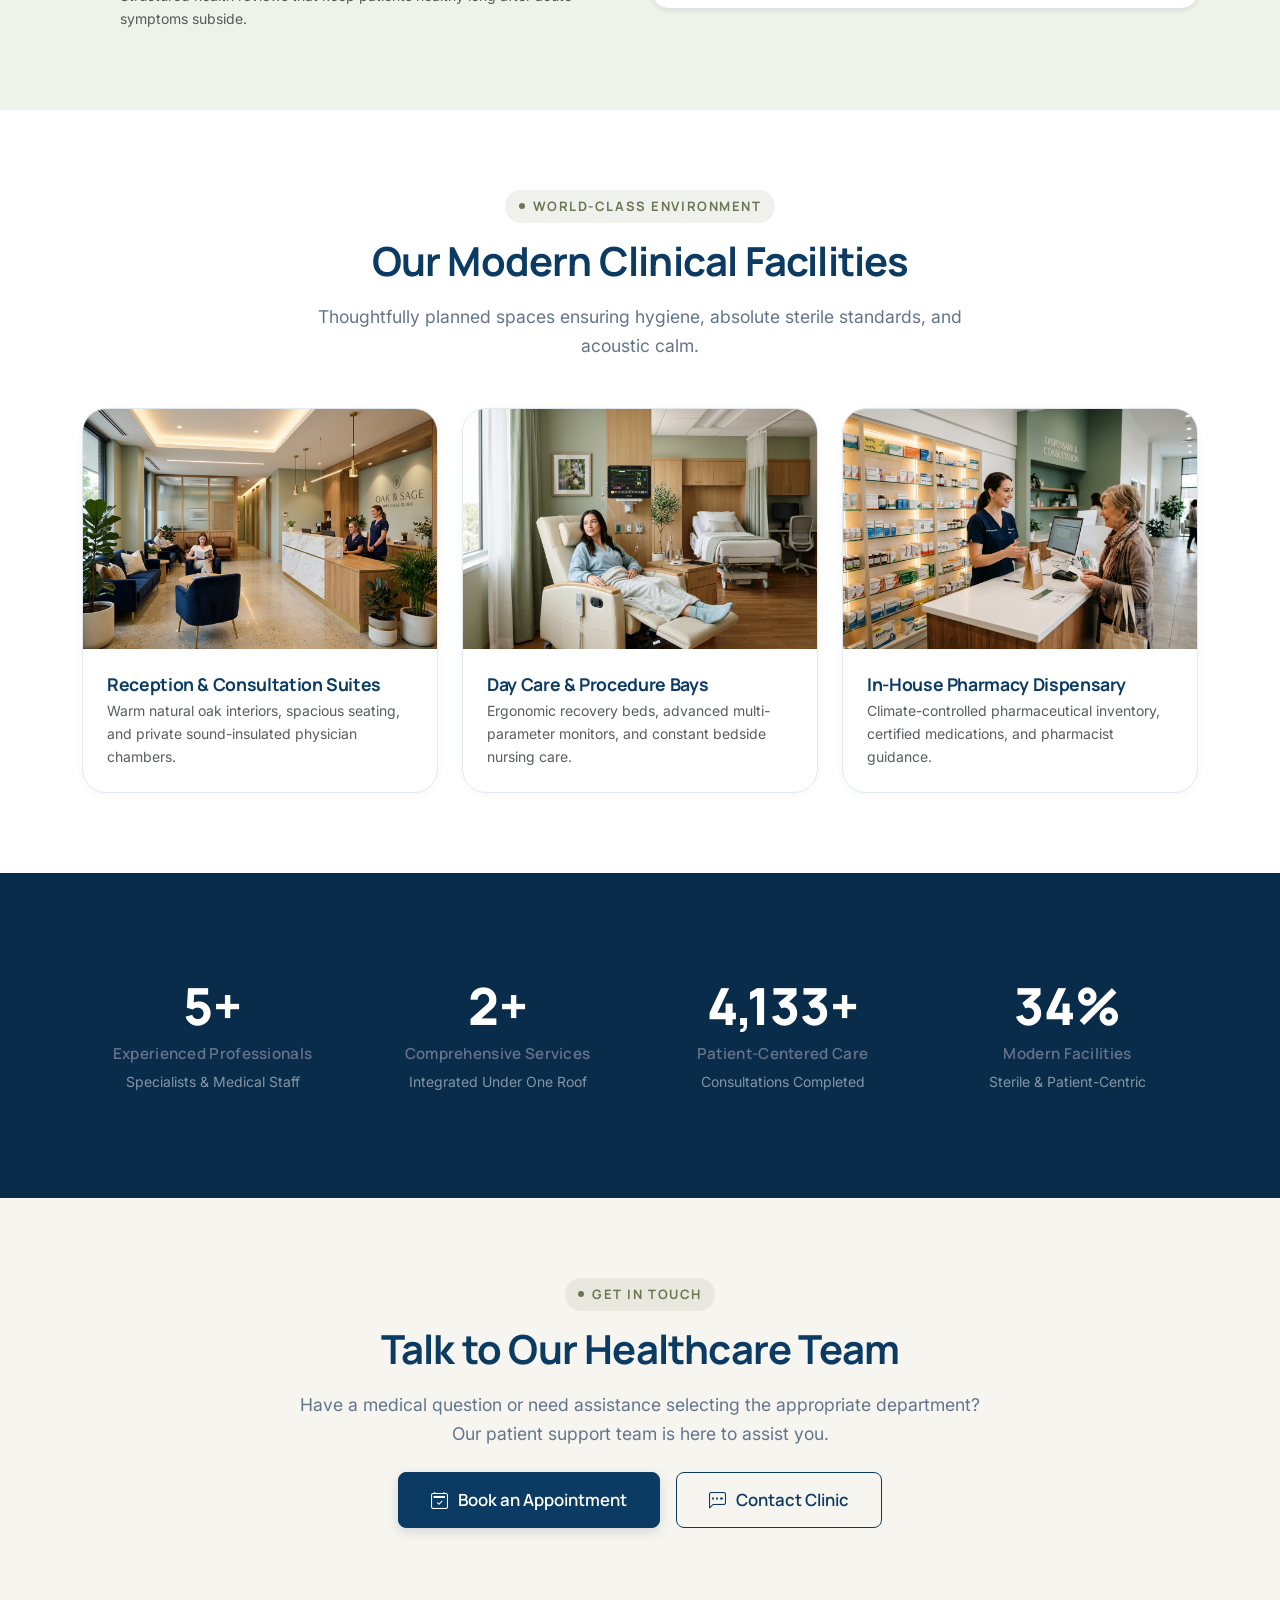
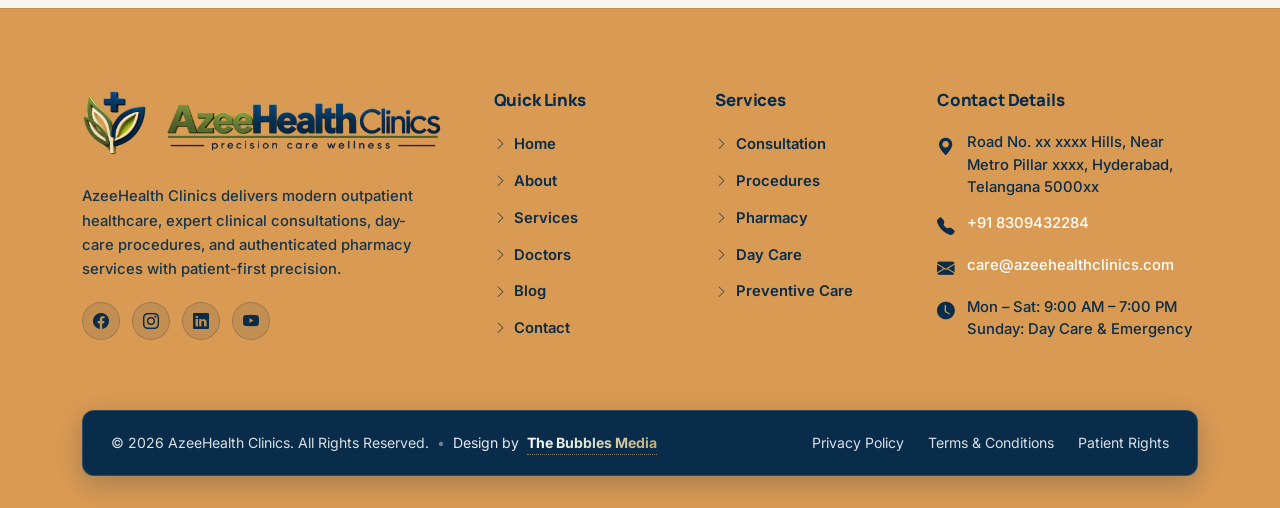
==== commit ec60d643: "hb" ====
--- a/about.html
+++ b/about.html
@@ -719,13 +719,16 @@
                   <option value="Proctology">Proctology (Piles, Fistula, Fissure, Sinus)</option>
                   <option value="General & Laparoscopic Surgery">General &amp; Laparoscopic Surgery (Hernia,
                     Gallbladder)</option>
-                  <option value="Bariatric & Gastroenterology">Bariatric &amp; Surgical Gastroenterology</option>
+                  <option value="Surgical Gastroenterology">Surgical Gastroenterology</option>
+                  <option value="Surgical Oncology">Surgical Oncology</option>
+                  <option value="Pediatric Surgery">Pediatric Surgery</option>
                   <option value="ENT (Ear, Nose & Throat)">ENT (Otitis media, Tonsillectomy)</option>
                   <option value="Urology & Kidney Care">Urology &amp; Kidney Care (Kidney Stone, Prostate Care)</option>
                   <option value="Gynaecology & Women's Health">Gynaecology &amp; Women's Health</option>
                   <option value="Orthopaedics & Joint Care">Orthopaedics &amp; Joint Care (Sports Injuries, Fractures)
                   </option>
                   <option value="Plastic & Cosmetic Surgery">Plastic &amp; Cosmetic Surgery</option>
+                  <option value="Minor OT Procedures">Minor OT Procedures</option>
                   <option value="General Consultation">General Medicine &amp; Physician</option>
                   <option value="Day Care">Day Care &amp; Clinical Procedures</option>
                   <option value="Preventive Healthcare">Preventive Health Checkup</option>
--- a/css/style.css
+++ b/css/style.css
@@ -1748,6 +1748,10 @@
   grid-column: span 10;
 }
 
+.dept-span-8 {
+  grid-column: span 8;
+}
+
 .dept-span-7 {
   grid-column: span 7;
 }
@@ -1927,6 +1931,144 @@
 
 .dept-card-cosmetic .dept-illustration {
   stroke: #053C2D;
+}
+
+/* 9. Surgical Oncology - Soft Rose / Blush */
+.dept-card-oncology {
+  background-color: #F8D3DC;
+  color: #3E101D;
+}
+
+.dept-card-oncology .dept-title {
+  color: #3E101D;
+}
+
+.dept-card-oncology .dept-conditions {
+  color: #6B1E34;
+}
+
+.dept-card-oncology .dept-link {
+  color: #3E101D;
+}
+
+.dept-card-oncology .dept-illustration {
+  stroke: #3E101D;
+}
+
+/* 10. Pediatric Surgery - Soft Warm Sunshine Buttercream */
+.dept-card-pediatric {
+  background-color: #FEDD97;
+  color: #3A2302;
+}
+
+.dept-card-pediatric .dept-title {
+  color: #3A2302;
+}
+
+.dept-card-pediatric .dept-conditions {
+  color: #633E06;
+}
+
+.dept-card-pediatric .dept-link {
+  color: #3A2302;
+}
+
+.dept-card-pediatric .dept-illustration {
+  stroke: #3A2302;
+}
+
+/* --------------------------------------------------------------------------
+   Minor OT Procedures Showcase
+   -------------------------------------------------------------------------- */
+.minor-ot-section {
+  position: relative;
+  background: linear-gradient(180deg, #F9FBFC 0%, #FFFFFF 100%);
+  border-top: 1px solid rgba(24, 48, 89, 0.06);
+  border-bottom: 1px solid rgba(24, 48, 89, 0.06);
+}
+
+.minor-ot-grid {
+  display: grid;
+  grid-template-columns: repeat(auto-fill, minmax(280px, 1fr));
+  gap: 1.25rem;
+}
+
+.minor-ot-card {
+  background: var(--color-white);
+  border: 1px solid var(--color-border);
+  border-radius: var(--radius-lg);
+  padding: 1.5rem;
+  transition: all var(--transition-normal);
+  display: flex;
+  flex-direction: column;
+  height: 100%;
+  position: relative;
+  box-shadow: 0 4px 16px rgba(0, 0, 0, 0.03);
+}
+
+.minor-ot-card:hover {
+  transform: translateY(-4px);
+  border-color: var(--color-navy);
+  box-shadow: 0 12px 28px rgba(24, 48, 89, 0.09);
+}
+
+.minor-ot-icon-badge {
+  width: 48px;
+  height: 48px;
+  border-radius: 12px;
+  background-color: rgba(30, 86, 86, 0.08);
+  color: var(--color-teal);
+  display: inline-flex;
+  align-items: center;
+  justify-content: center;
+  font-size: 1.35rem;
+  margin-bottom: 1rem;
+  transition: all var(--transition-fast);
+}
+
+.minor-ot-card:hover .minor-ot-icon-badge {
+  background-color: var(--color-navy);
+  color: var(--color-white);
+  transform: scale(1.08);
+}
+
+.minor-ot-title {
+  font-family: var(--font-heading);
+  font-size: 1.12rem;
+  font-weight: 700;
+  color: var(--color-navy);
+  margin-bottom: 0.5rem;
+  line-height: 1.35;
+}
+
+.minor-ot-desc {
+  font-size: 0.88rem;
+  color: var(--color-text-muted);
+  line-height: 1.55;
+  margin-bottom: 1.15rem;
+  flex-grow: 1;
+}
+
+.minor-ot-pill {
+  display: inline-flex;
+  align-items: center;
+  gap: 0.35rem;
+  font-size: 0.78rem;
+  font-weight: 600;
+  color: var(--color-teal);
+  background-color: rgba(30, 86, 86, 0.07);
+  padding: 0.28rem 0.65rem;
+  border-radius: 100px;
+  width: fit-content;
+}
+
+.minor-ot-banner {
+  background: linear-gradient(135deg, var(--color-navy) 0%, #102544 100%);
+  border-radius: var(--radius-xl);
+  padding: 2.25rem 2.5rem;
+  color: var(--color-white);
+  margin-top: 3rem;
+  box-shadow: 0 16px 40px rgba(16, 37, 68, 0.16);
 }
 
 /* Doctor Cards */
@@ -3348,6 +3490,7 @@
 
   .dept-span-12,
   .dept-span-10,
+  .dept-span-8,
   .dept-span-7 {
     grid-column: span 1;
   }
@@ -3366,6 +3509,7 @@
 
   .dept-span-12,
   .dept-span-10,
+  .dept-span-8,
   .dept-span-7 {
     grid-column: span 1;
   }
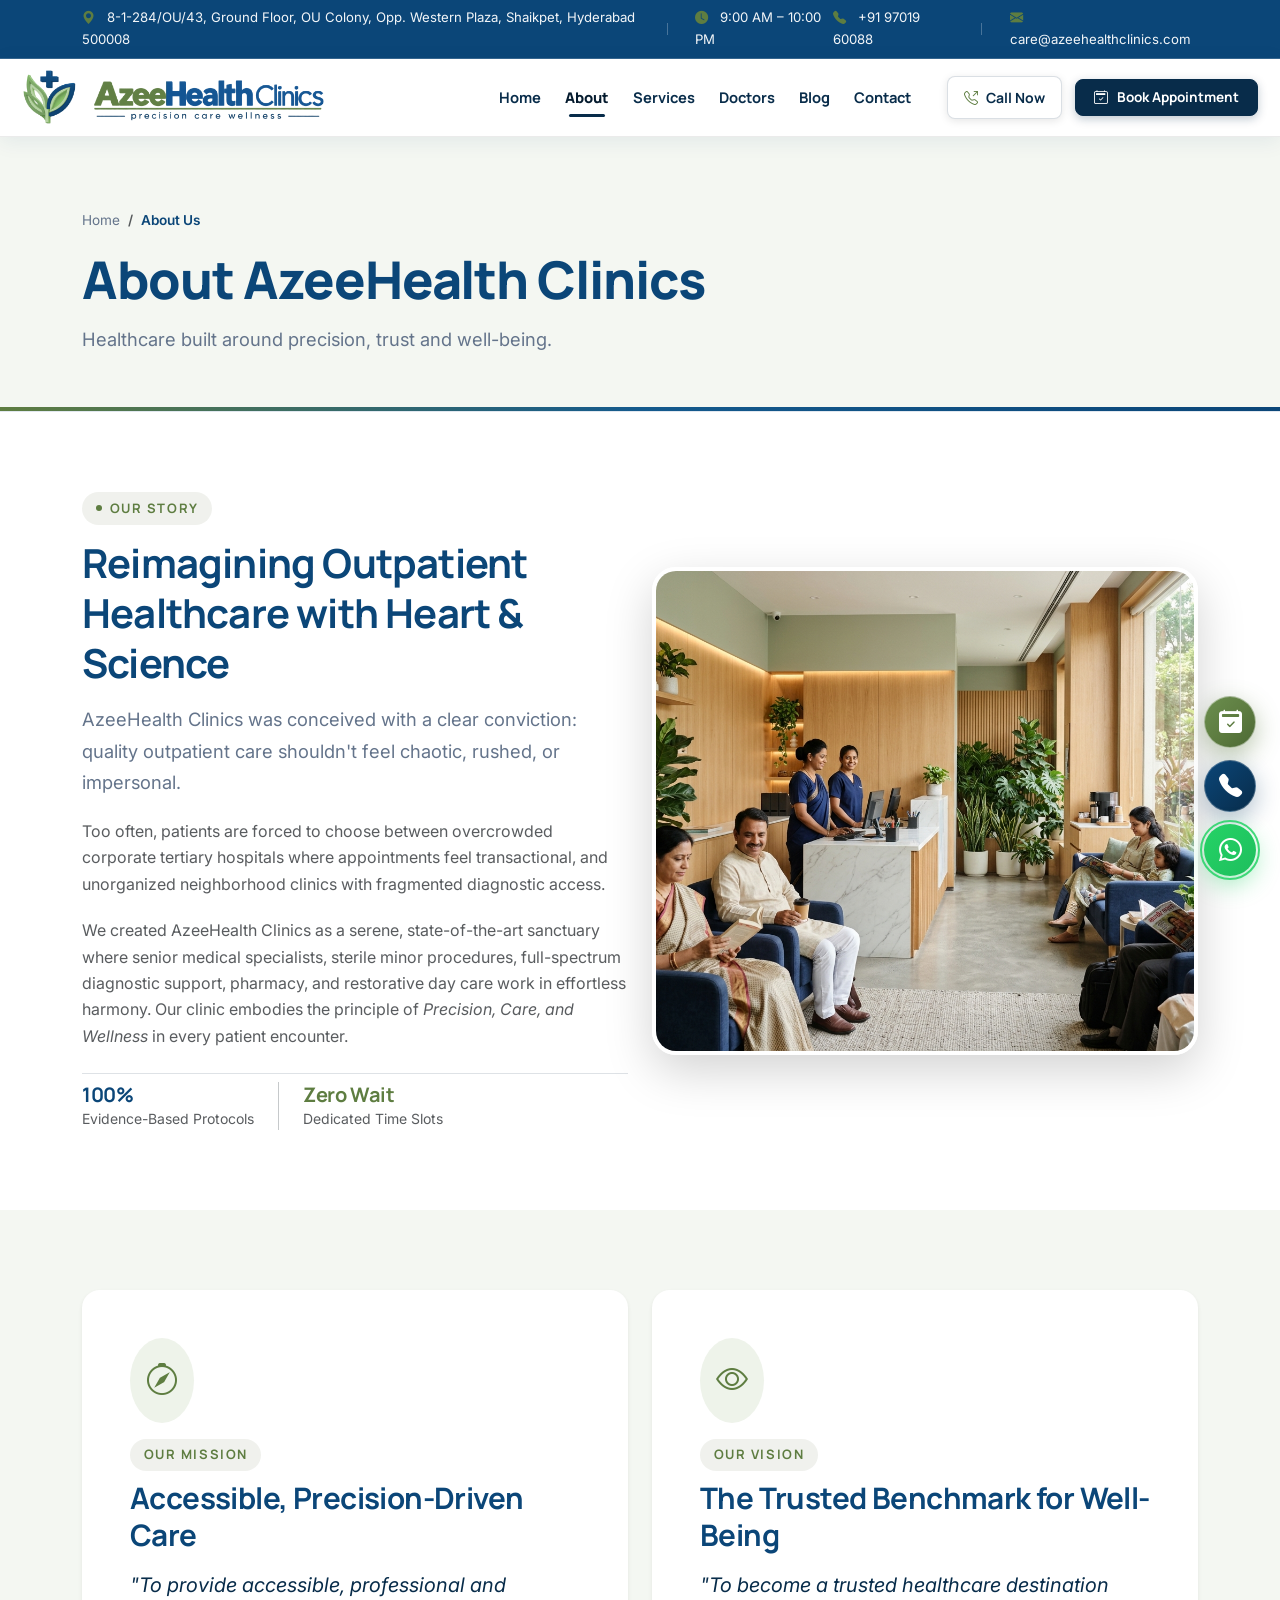
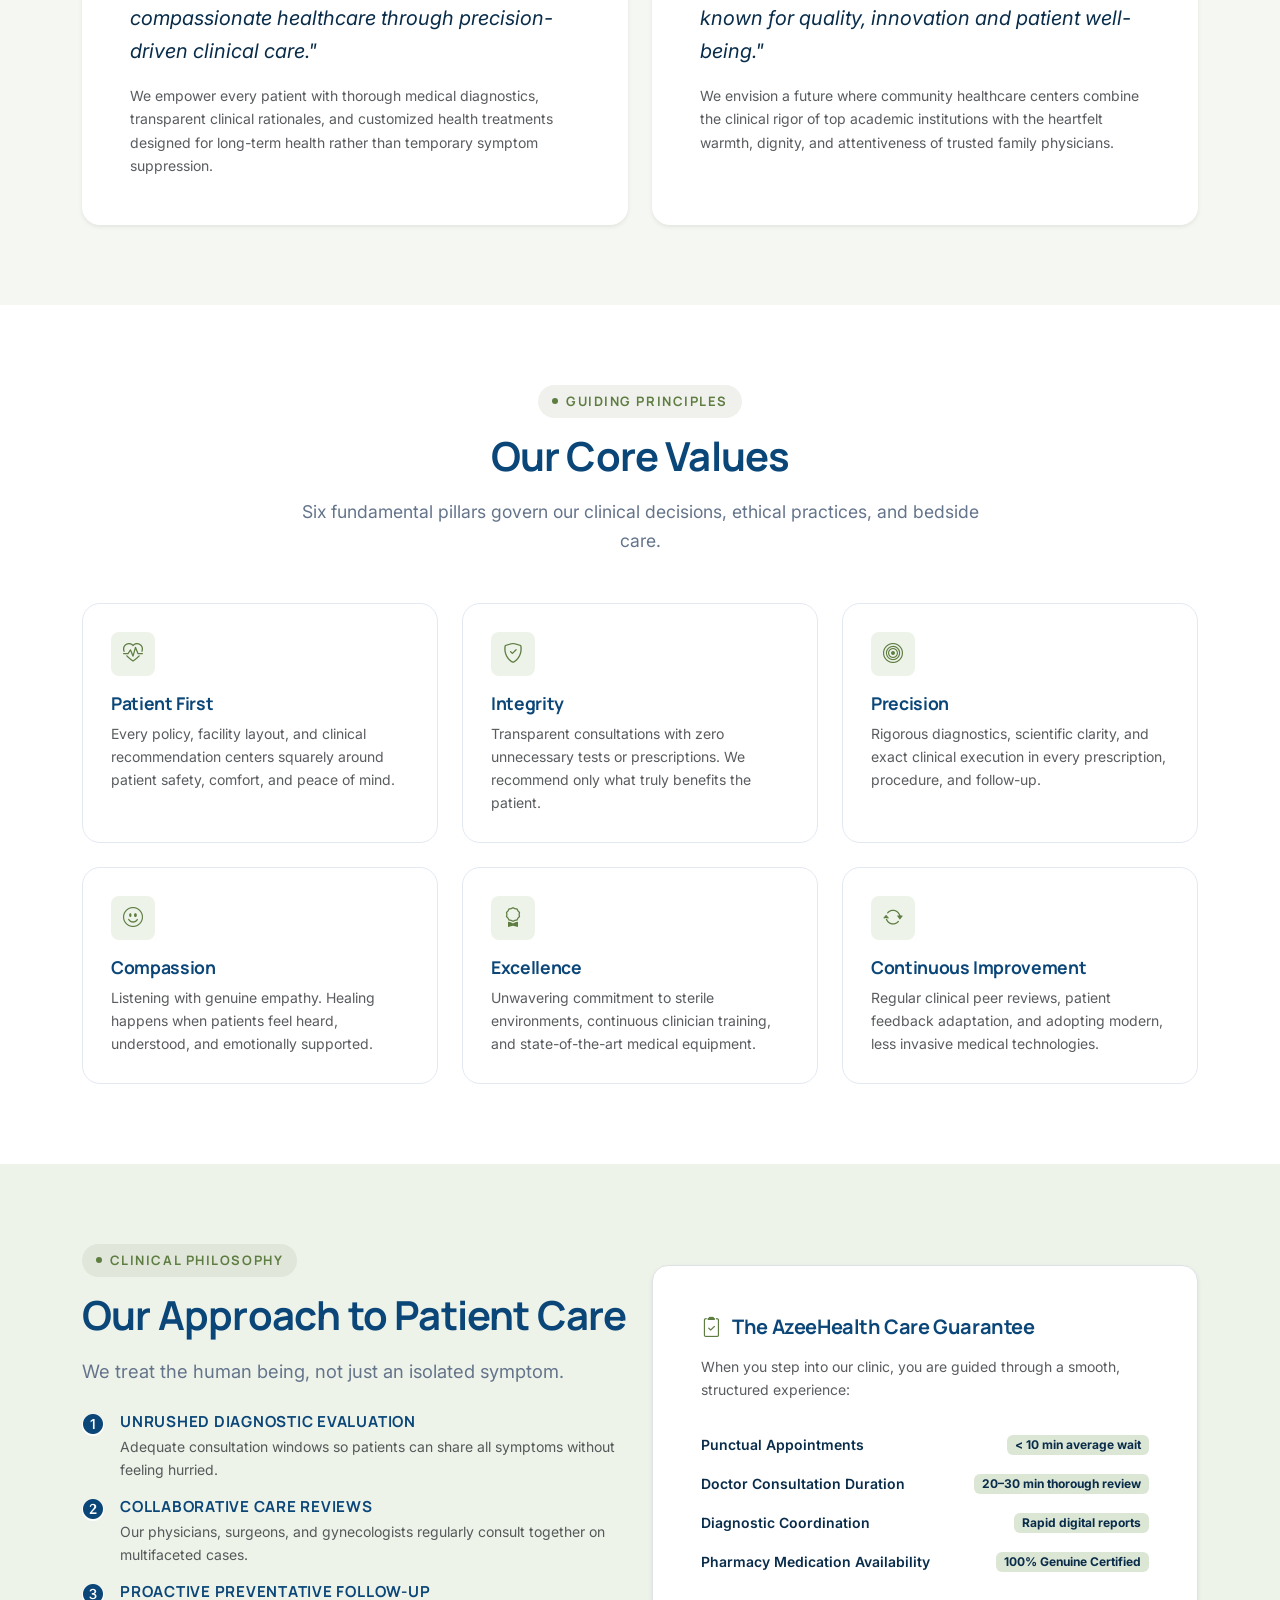
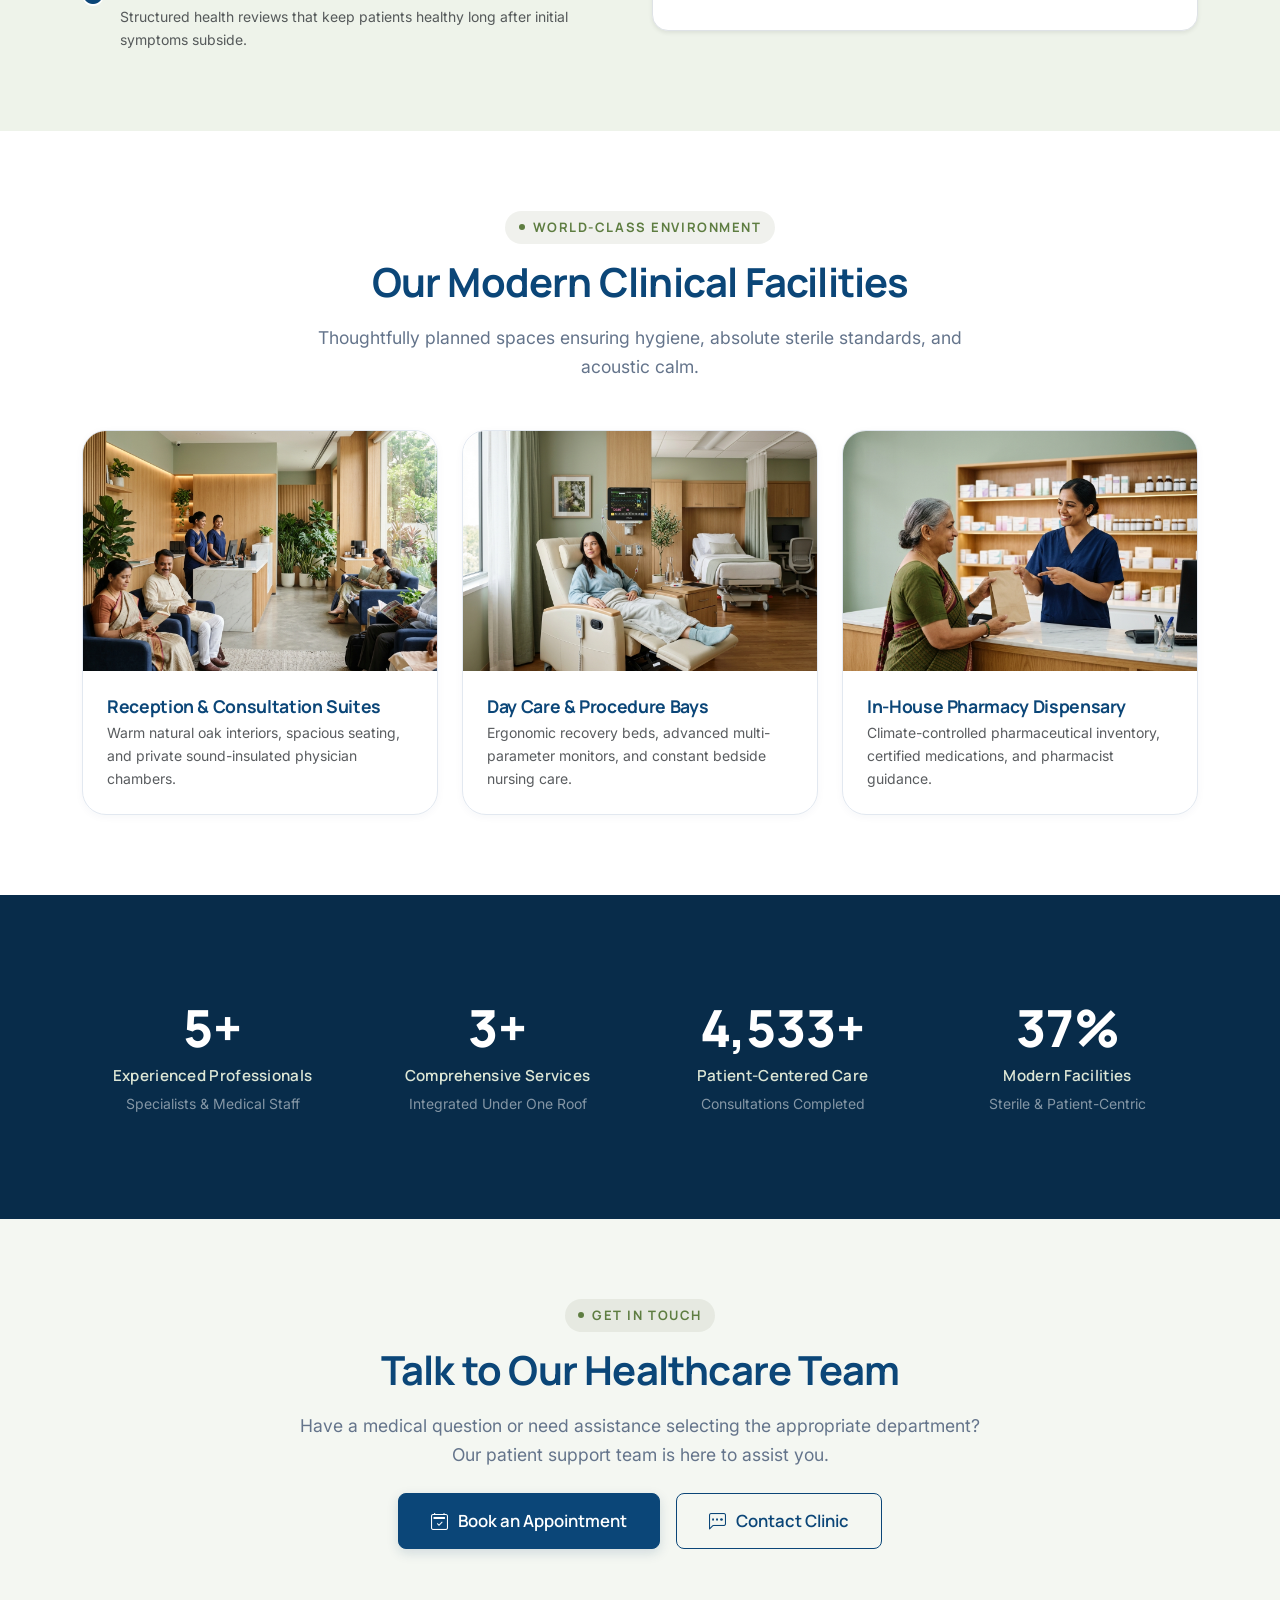
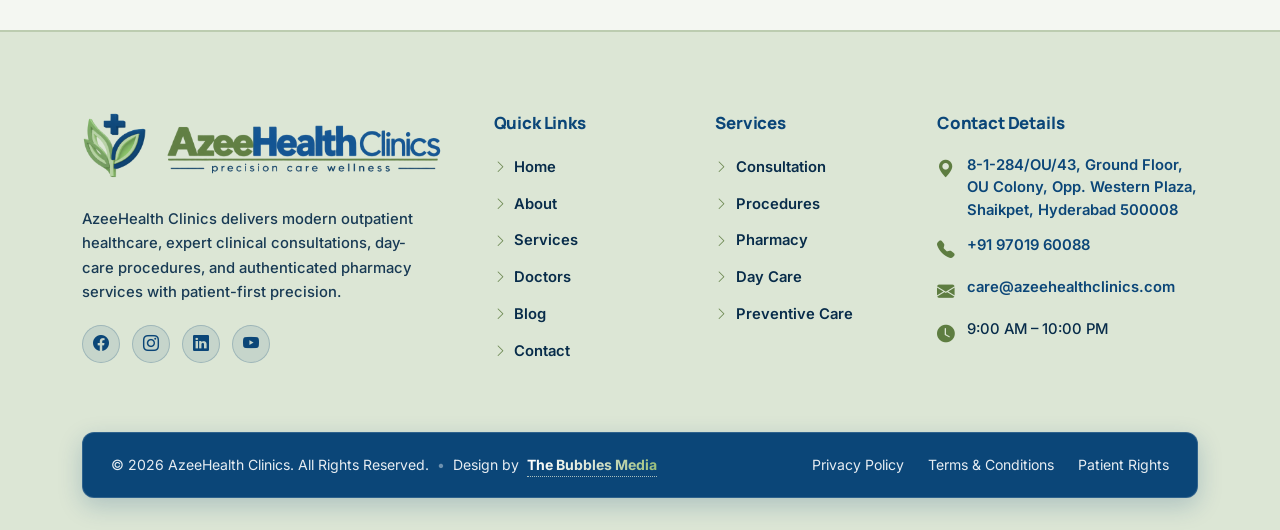
==== commit 0b9414a7: "Update branding to Sage Green & Royal Blue, flatten logo, update address/phone/timings, hide placeho" ====
--- a/about.html
+++ b/about.html
@@ -6,8 +6,8 @@
   <meta name="viewport" content="width=device-width, initial-scale=1.0">
   <meta http-equiv="X-UA-Compatible" content="ie=edge">
 
-  <title>About Us | AzeeHealth Clinics - Precision, Care &amp; Well Being</title>
-  <meta name="title" content="About Us | AzeeHealth Clinics - Precision, Care &amp; Well Being">
+  <title>About Us | AzeeHealth Clinics - Precision, Care &amp; Wellness</title>
+  <meta name="title" content="About Us | AzeeHealth Clinics - Precision, Care &amp; Wellness">
   <meta name="description"
     content="Learn about AzeeHealth Clinics' mission, vision, core values, clinical team, and modern healthcare facilities designed around patient well-being.">
   <meta name="keywords"
@@ -37,7 +37,7 @@
   <link href="https://cdn.jsdelivr.net/npm/bootstrap@5.3.3/dist/css/bootstrap.min.css" rel="stylesheet"
     integrity="sha384-QWTKZyjpPEjISv5WaRU9OFeRpok6YctnYmDr5pNlyT2bRjXh0JMhjY6hW+ALEwIH" crossorigin="anonymous">
   <link rel="stylesheet" href="https://cdn.jsdelivr.net/npm/bootstrap-icons@1.11.3/font/bootstrap-icons.min.css">
-  <link rel="stylesheet" href="css/style.css?v=3.0">
+  <link rel="stylesheet" href="css/style.css?v=3.5">
 </head>
 
 <body>
@@ -48,12 +48,12 @@
   <div class="top-bar d-none d-md-block">
     <div class="container d-flex justify-content-between align-items-center">
       <div class="d-flex align-items-center gap-3">
-        <span><i class="bi bi-geo-alt-fill text-sage me-2"></i> Road No. xx, Xxxx XXx, Hyderabad</span>
+        <span><i class="bi bi-geo-alt-fill text-sage me-2"></i> 8-1-284/OU/43, Ground Floor, OU Colony, Opp. Western Plaza, Shaikpet, Hyderabad 500008</span>
         <span class="top-bar-divider"></span>
-        <span><i class="bi bi-clock-fill text-sage me-2"></i> Mon – Sat: 9:00 AM – 7:00 PM</span>
+        <span><i class="bi bi-clock-fill text-sage me-2"></i> 9:00 AM – 10:00 PM</span>
       </div>
       <div class="d-flex align-items-center gap-3">
-        <a href="tel:+918309432284"><i class="bi bi-telephone-fill text-sage me-2"></i> +91 8309432284</a>
+        <a href="tel:+919701960088"><i class="bi bi-telephone-fill text-sage me-2"></i> +91 97019 60088</a>
         <span class="top-bar-divider"></span>
         <a href="mailto:care@azeehealthclinics.com"><i class="bi bi-envelope-fill text-sage me-2"></i>
           care@azeehealthclinics.com</a>
@@ -69,13 +69,13 @@
       <div class="container">
         <!-- Brand Wordmark / Official Logo -->
         <a class="navbar-brand brand-wrapper" href="index.html" aria-label="AzeeHealth Clinics Home">
-          <img src="images/logo.png" alt="AzeeHealth Clinics - Precision | Care | Well Being" class="navbar-logo-img"
+          <img src="images/logo.png" alt="AzeeHealth Clinics - Precision | Care | Wellness" class="navbar-logo-img"
             width="270" height="50">
         </a>
 
         <!-- Mobile Right Controls: Call Button & Toggler -->
         <div class="navbar-mobile-actions d-flex align-items-center gap-2 d-lg-none ms-auto">
-          <a href="tel:+918309432284" class="btn-nav-call-mobile" aria-label="Call clinic now">
+          <a href="tel:+919701960088" class="btn-nav-call-mobile" aria-label="Call clinic now">
             <i class="bi bi-telephone-fill"></i>
             <span>Call</span>
           </a>
@@ -109,7 +109,7 @@
           </ul>
 
           <div class="nav-actions ms-lg-4">
-            <a href="tel:+918309432284" class="btn-nav-call" aria-label="Call clinic now">
+            <a href="tel:+919701960088" class="btn-nav-call" aria-label="Call clinic now">
               <i class="bi bi-telephone-outbound text-sage"></i>
               <span>Call Now</span>
             </a>
@@ -172,7 +172,7 @@
             <p class="text-muted">
               We created AzeeHealth Clinics as a serene, state-of-the-art sanctuary where senior medical specialists,
               sterile minor procedures, full-spectrum diagnostic support, pharmacy, and restorative day care work in
-              effortless harmony. Our clinic embodies the principle of <em>Precision, Care, and Well Being</em> in every
+              effortless harmony. Our clinic embodies the principle of <em>Precision, Care, and Wellness</em> in every
               patient encounter.
             </p>
             <div class="d-flex align-items-center gap-4 mt-4 pt-2 border-top">
@@ -369,7 +369,7 @@
                 <div class="feature-check-icon fs-5 p-2 bg-white text-navy"><i class="bi bi-3-circle-fill"></i></div>
                 <div>
                   <h3 class="h6 fw-bold text-navy mb-1">Proactive Preventative Follow-Up</h3>
-                  <p class="text-muted small mb-0">Structured health reviews that keep patients healthy long after acute
+                  <p class="text-muted small mb-0">Structured health reviews that keep patients healthy long after initial
                     symptoms subside.</p>
                 </div>
               </div>
@@ -545,7 +545,7 @@
           <a class="footer-brand d-inline-block text-decoration-none" href="index.html"
             aria-label="AzeeHealth Clinics Home">
             <div class="footer-logo-bg">
-              <img src="images/logo.png" alt="AzeeHealth Clinics - Precision | Care | Well Being"
+              <img src="images/logo.png" alt="AzeeHealth Clinics - Precision | Care | Wellness"
                 class="footer-logo-img" width="234" height="78">
             </div>
           </a>
@@ -592,11 +592,11 @@
           <h3 class="footer-heading">Contact Details</h3>
           <div class="footer-contact-item">
             <i class="bi bi-geo-alt-fill"></i>
-            <span>Road No. xx xxxx Hills, Near Metro Pillar xxxx, Hyderabad, Telangana 5000xx</span>
+            <span><a href="https://www.google.com/maps/search/?api=1&query=8-1-284%2FOU%2F43%2C+OU+Colony%2C+Opp.+Western+Plaza%2C+Shaikpet%2C+Hyderabad+500008" target="_blank" rel="noopener noreferrer">8-1-284/OU/43, Ground Floor, OU Colony, Opp. Western Plaza, Shaikpet, Hyderabad 500008</a></span>
           </div>
           <div class="footer-contact-item">
             <i class="bi bi-telephone-fill"></i>
-            <span><a href="tel:+918309432284" class="text-white">+91 8309432284</a></span>
+            <span><a href="tel:+919701960088" class="text-white">+91 97019 60088</a></span>
           </div>
           <div class="footer-contact-item">
             <i class="bi bi-envelope-fill"></i>
@@ -604,7 +604,7 @@
           </div>
           <div class="footer-contact-item">
             <i class="bi bi-clock-fill"></i>
-            <span>Mon – Sat: 9:00 AM – 7:00 PM<br>Sunday: Day Care &amp; Emergency</span>
+            <span>9:00 AM – 10:00 PM</span>
           </div>
         </div>
       </div>
@@ -650,7 +650,7 @@
         <div class="modal-header">
           <div>
             <h2 class="modal-title h5 mb-1" id="appointmentModalTitle">Schedule an Appointment</h2>
-            <div class="small text-muted">AzeeHealth Clinics &bull; Precision &bull; Care &bull; Well Being</div>
+            <div class="small text-muted">AzeeHealth Clinics &bull; Precision &bull; Care &bull; Wellness</div>
           </div>
           <button type="button" class="btn-close" data-bs-dismiss="modal" aria-label="Close"></button>
         </div>
@@ -736,16 +736,14 @@
                 <div class="invalid-feedback">Please choose a department.</div>
               </div>
 
+              <!-- Preferred Doctor field temporarily hidden until doctor profiles are added
               <div class="col-md-6">
                 <label for="modalAppointmentDoctor" class="form-label">Preferred Doctor (Optional)</label>
                 <select class="form-select" id="modalAppointmentDoctor">
                   <option value="" selected>Any Available Specialist</option>
-                  <option value="Dr. Ananya Rao">Dr. Ananya Rao (General Medicine)</option>
-                  <option value="Dr. Rahul Varma">Dr. Rahul Varma (General Surgery)</option>
-                  <option value="Dr. Priya Sharma">Dr. Priya Sharma (Women's Health)</option>
-                  <option value="Dr. Arjun Reddy">Dr. Arjun Reddy (Orthopaedics)</option>
                 </select>
               </div>
+              -->
 
               <div class="col-md-6">
                 <label for="modalAppointmentDate" class="form-label">Preferred Date <span
@@ -775,7 +773,7 @@
 
   <!-- Mobile Sticky CTA & Back to Top -->
   <div class="mobile-sticky-cta" id="mobileStickyCta">
-    <a href="tel:+918309432284" class="btn btn-outline-navy flex-fill btn-sm">
+    <a href="tel:+919701960088" class="btn btn-outline-navy flex-fill btn-sm">
       <i class="bi bi-telephone-fill text-sage"></i> Call Clinic
     </a>
     <a href="https://cloud.pappyjoe.com/widget/index/VjcMNQdjBThQNg1oVmANZA%3D%3D" target="_blank"
@@ -794,14 +792,14 @@
       <i class="bi bi-calendar2-check-fill" aria-hidden="true"></i>
       <span class="floating-btn-tooltip">Book Appointment</span>
     </a>
-    <a href="tel:+918309432284" class="floating-btn floating-call-btn" id="floatingCallBtn"
-      aria-label="Call clinic at +91 8309432284" title="Call +91 8309432284">
+    <a href="tel:+919701960088" class="floating-btn floating-call-btn" id="floatingCallBtn"
+      aria-label="Call clinic at +91 97019 60088" title="Call +91 97019 60088">
       <i class="bi bi-telephone-fill" aria-hidden="true"></i>
-      <span class="floating-btn-tooltip">Call: +91 8309432284</span>
+      <span class="floating-btn-tooltip">Call: +91 97019 60088</span>
     </a>
-    <a href="https://wa.me/918309432284?text=Hello%20Azee%20Health%20Clinics%2C%20I%20would%20like%20to%20inquire%20about%20an%20appointment"
+    <a href="https://wa.me/919701960088?text=Hello%20Azee%20Health%20Clinics%2C%20I%20would%20like%20to%20inquire%20about%20an%20appointment"
       target="_blank" rel="noopener noreferrer" class="floating-btn floating-whatsapp-btn" id="floatingWhatsappBtn"
-      aria-label="Chat with Azee Health Clinics on WhatsApp at +91 8309432284" title="Chat on WhatsApp">
+      aria-label="Chat with Azee Health Clinics on WhatsApp at +91 97019 60088" title="Chat on WhatsApp">
       <i class="bi bi-whatsapp" aria-hidden="true"></i>
       <span class="floating-btn-tooltip">Chat on WhatsApp</span>
       <span class="floating-pulse-ring" aria-hidden="true"></span>
--- a/css/style.css
+++ b/css/style.css
@@ -1,27 +1,31 @@
 /* ==========================================================================
    AZEEHEALTH CLINICS - Global Design System & Stylesheet
-   Precision | Care | Well Being
+   Precision | Care | Wellness
    ========================================================================== */
 
 /* --------------------------------------------------------------------------
    1. CSS Custom Properties / Design Tokens
    -------------------------------------------------------------------------- */
 :root {
-  /* Brand Color Palette */
-  --color-primary-navy: #0B3B63;
+  /* Brand Color Palette — Sage Green & Royal Blue */
+  --color-primary-navy: #0B4678;
+  --color-navy: #0B4678;
   --color-secondary-blue: #145A8D;
   --color-dark-navy: #082C4A;
-  --color-sage-green: #6B7655;
-  --color-light-sage: #DDE4D5;
+  --color-sage-green: #5E7D41;
+  --color-forest-green: #5E7D41;
+  --color-teal: #5E7D41;
+  --color-light-sage: #DCE6D5;
   --color-sage-bg: #EEF3EA;
-  --color-warm-white: #F7F5EF;
+  --color-warm-white: #F4F7F2;
   --color-white: #FFFFFF;
   --color-dark-text: #1E2933;
   --color-muted-text: #64748B;
+  --color-text-muted: #64748B;
   --color-border: #E2E8F0;
   --color-border-subtle: #EDF2F7;
-  --color-accent-gold: #C7A86B;
-  --color-accent-gold-light: #FBF6EA;
+  --color-accent-gold: #5E7D41;
+  --color-accent-gold-light: #EEF3EA;
   --color-success: #2E7D32;
   --color-danger: #D32F2F;
 
@@ -53,6 +57,7 @@
   --transition-fast: 0.15s ease-in-out;
   --transition-normal: 0.25s cubic-bezier(0.16, 1, 0.3, 1);
   --transition-smooth: 0.4s cubic-bezier(0.16, 1, 0.3, 1);
+  --transition-slow: 0.5s cubic-bezier(0.16, 1, 0.3, 1);
 }
 
 /* --------------------------------------------------------------------------
@@ -184,6 +189,7 @@
 
 .bg-light-sage {
   background-color: var(--color-light-sage) !important;
+  color: var(--color-dark-navy) !important;
 }
 
 .bg-sage-subtle {
@@ -200,20 +206,27 @@
   color: var(--color-white);
 }
 
-.text-navy {
+.text-navy,
+.text-primary-navy {
   color: var(--color-primary-navy) !important;
 }
 
-.text-navy-dark {
+.text-navy-dark,
+.text-dark-navy {
   color: var(--color-dark-navy) !important;
 }
 
-.text-blue-secondary {
+.text-blue-secondary,
+.text-secondary-blue {
   color: var(--color-secondary-blue) !important;
 }
 
 .text-sage {
   color: var(--color-sage-green) !important;
+}
+
+.text-light-sage {
+  color: var(--color-light-sage) !important;
 }
 
 .text-gold {
@@ -367,16 +380,16 @@
 }
 
 .btn-gold {
-  background-color: var(--color-accent-gold);
-  color: var(--color-dark-navy);
-  border-color: var(--color-accent-gold);
+  background-color: var(--color-sage-green);
+  color: var(--color-white);
+  border-color: var(--color-sage-green);
   font-weight: 700;
 }
 
 .btn-gold:hover {
-  background-color: #B89759;
-  border-color: #B89759;
-  color: var(--color-dark-navy);
+  background-color: #4D6834;
+  border-color: #4D6834;
+  color: var(--color-white);
   transform: translateY(-2px);
 }
 
@@ -411,7 +424,7 @@
    5. Header & Navigation
    -------------------------------------------------------------------------- */
 .top-bar {
-  background-color: #B27432;
+  background-color: var(--color-primary-navy);
   color: rgba(255, 255, 255, 0.95);
   font-size: 0.825rem;
   padding: 0.45rem 0;
@@ -459,7 +472,7 @@
 
 .navbar-custom {
   padding: 0.65rem 0;
-  box-shadow: 0 4px 20px rgba(120, 70, 20, 0.16);
+  box-shadow: 0 4px 20px rgba(11, 70, 120, 0.08);
 }
 
 .navbar-custom .container {
@@ -478,7 +491,7 @@
 
 .navbar-custom.scrolled {
   padding: 0.45rem 0;
-  box-shadow: 0 6px 26px rgba(120, 70, 20, 0.24);
+  box-shadow: 0 6px 26px rgba(11, 70, 120, 0.12);
 }
 
 /* Brand Wordmark & Logo */
@@ -501,7 +514,7 @@
   border-radius: 0;
   box-shadow: none;
   border: none;
-  transition: transform var(--transition-fast), filter var(--transition-fast);
+  transition: transform var(--transition-fast);
 }
 
 @media (min-width: 1400px) {
@@ -512,8 +525,8 @@
 }
 
 .brand-wrapper:hover .navbar-logo-img {
-  transform: scale(1.02);
-  filter: drop-shadow(0 2px 8px rgba(0, 0, 0, 0.15));
+  transform: scale(1.01);
+  filter: none;
 }
 
 .navbar-custom.scrolled .navbar-logo-img {
@@ -1435,10 +1448,10 @@
 }
 
 .custom-card:hover .card-icon-badge {
-  background-color: #082C4A;
-  color: #D99A53;
+  background-color: var(--color-primary-navy);
+  color: var(--color-light-sage);
   transform: scale(1.06);
-  box-shadow: 0 6px 18px rgba(8, 44, 74, 0.25);
+  box-shadow: 0 6px 18px rgba(11, 70, 120, 0.25);
 }
 
 .card-body-content {
@@ -1466,7 +1479,7 @@
 }
 
 .quick-service-card:hover::after {
-  background-color: #D99A53;
+  background-color: var(--color-sage-green);
 }
 
 .card-icon-box {
@@ -1598,10 +1611,10 @@
 }
 
 .why-card:hover .why-icon-badge {
-  background-color: #082C4A;
-  color: #D99A53;
+  background-color: var(--color-primary-navy);
+  color: var(--color-light-sage);
   transform: scale(1.06);
-  box-shadow: 0 6px 18px rgba(8, 44, 74, 0.25);
+  box-shadow: 0 6px 18px rgba(11, 70, 120, 0.25);
 }
 
 .why-card-content {
@@ -1823,26 +1836,26 @@
   stroke: #0C2849;
 }
 
-/* 4. ENT - Soft Warm Terracotta Peach */
+/* 4. ENT - Soft Sage Mist */
 .dept-card-ent {
-  background-color: #EFA277;
-  color: #3C1204;
+  background-color: #D4E4CF;
+  color: #1A3A14;
 }
 
 .dept-card-ent .dept-title {
-  color: #3C1204;
+  color: #1A3A14;
 }
 
 .dept-card-ent .dept-conditions {
-  color: #6D2B0E;
+  color: #2E5726;
 }
 
 .dept-card-ent .dept-link {
-  color: #3C1204;
+  color: #1A3A14;
 }
 
 .dept-card-ent .dept-illustration {
-  stroke: #3C1204;
+  stroke: #1A3A14;
 }
 
 /* 5. Urology - Soft Cyan/Teal Blue */
@@ -1889,26 +1902,26 @@
   stroke: #053E2F;
 }
 
-/* 7. Orthopaedics - Soft Warm Sunny Gold */
+/* 7. Orthopaedics - Soft Sage Green */
 .dept-card-orthopaedics {
-  background-color: #EED46B;
-  color: #3B2103;
+  background-color: #C5DBBA;
+  color: #1D3A14;
 }
 
 .dept-card-orthopaedics .dept-title {
-  color: #3B2103;
+  color: #1D3A14;
 }
 
 .dept-card-orthopaedics .dept-conditions {
-  color: #69410A;
+  color: #2E5722;
 }
 
 .dept-card-orthopaedics .dept-link {
-  color: #3B2103;
+  color: #1D3A14;
 }
 
 .dept-card-orthopaedics .dept-illustration {
-  stroke: #3B2103;
+  stroke: #1D3A14;
 }
 
 /* 8. Plastic & Cosmetic Surgery - Soft Seafoam Sage */
@@ -1955,26 +1968,26 @@
   stroke: #3E101D;
 }
 
-/* 10. Pediatric Surgery - Soft Warm Sunshine Buttercream */
+/* 10. Pediatric Surgery - Soft Royal Sky Blue */
 .dept-card-pediatric {
-  background-color: #FEDD97;
-  color: #3A2302;
+  background-color: #D2E3F7;
+  color: #0B355E;
 }
 
 .dept-card-pediatric .dept-title {
-  color: #3A2302;
+  color: #0B355E;
 }
 
 .dept-card-pediatric .dept-conditions {
-  color: #633E06;
+  color: #164C82;
 }
 
 .dept-card-pediatric .dept-link {
-  color: #3A2302;
+  color: #0B355E;
 }
 
 .dept-card-pediatric .dept-illustration {
-  stroke: #3A2302;
+  stroke: #0B355E;
 }
 
 /* --------------------------------------------------------------------------
@@ -2062,13 +2075,42 @@
   width: fit-content;
 }
 
+.bg-gold {
+  background-color: var(--color-sage-green) !important;
+  color: #FFFFFF !important;
+}
+
 .minor-ot-banner {
-  background: linear-gradient(135deg, var(--color-navy) 0%, #102544 100%);
+  background-color: #0B4678;
+  background: linear-gradient(135deg, #0B4678 0%, #082C4A 100%);
   border-radius: var(--radius-xl);
   padding: 2.25rem 2.5rem;
   color: var(--color-white);
   margin-top: 3rem;
-  box-shadow: 0 16px 40px rgba(16, 37, 68, 0.16);
+  box-shadow: 0 16px 40px rgba(11, 70, 120, 0.2);
+}
+
+.minor-ot-banner h3,
+.minor-ot-banner .h3 {
+  color: #FFFFFF !important;
+}
+
+.minor-ot-banner p,
+.minor-ot-banner .text-white-50 {
+  color: rgba(255, 255, 255, 0.88) !important;
+}
+
+@media (max-width: 767.98px) {
+  .minor-ot-banner {
+    padding: 1.5rem 1.25rem;
+    margin-top: 2rem;
+    text-align: left;
+  }
+
+  .minor-ot-banner .btn-lg {
+    width: 100%;
+    justify-content: center;
+  }
 }
 
 /* Doctor Cards */
@@ -2219,7 +2261,7 @@
 }
 
 .service-highlight-badge i {
-  color: #D99A53;
+  color: var(--color-light-sage);
 }
 
 .service-preview-highlighted {
@@ -2246,7 +2288,7 @@
 }
 
 .service-badge-pill i {
-  color: #D99A53;
+  color: var(--color-light-sage);
 }
 
 .service-benefit-list {
@@ -2652,18 +2694,18 @@
    12. Footer
    -------------------------------------------------------------------------- */
 .site-footer {
-  background-color: #D99A53;
-  color: #082C4A;
+  background-color: var(--color-light-sage);
+  color: var(--color-dark-navy);
   font-size: 0.925rem;
   padding-top: 5rem;
   padding-bottom: 2rem;
-  border-top: 1px solid rgba(0, 0, 0, 0.08);
+  border-top: 2px solid rgba(94, 125, 65, 0.25);
 }
 
 .site-footer p,
 .site-footer .text-white-50,
 .site-footer .footer-clinic-desc {
-  color: #082C4A !important;
+  color: var(--color-dark-navy) !important;
   opacity: 0.92;
   font-weight: 500;
 }
@@ -2672,7 +2714,7 @@
   font-family: var(--font-heading);
   font-weight: 800;
   font-size: 1.05rem;
-  color: #082C4A;
+  color: var(--color-primary-navy);
   margin-bottom: 1.35rem;
   letter-spacing: -0.01em;
 }
@@ -2688,7 +2730,7 @@
 }
 
 .footer-links a {
-  color: #082C4A;
+  color: var(--color-dark-navy);
   font-weight: 600;
   transition: all var(--transition-fast);
   display: inline-flex;
@@ -2697,17 +2739,17 @@
 }
 
 .footer-links a:hover {
-  color: #051B2E;
+  color: var(--color-primary-navy);
   transform: translateX(3px);
 }
 
 .footer-links a i {
-  color: #082C4A;
-  opacity: 0.75;
+  color: var(--color-sage-green);
+  opacity: 0.9;
 }
 
 .footer-contact-item {
-  color: #082C4A;
+  color: var(--color-dark-navy);
   font-weight: 500;
   display: flex;
   align-items: flex-start;
@@ -2716,8 +2758,19 @@
   line-height: 1.5;
 }
 
+.footer-contact-item a,
+.footer-contact-item a.text-white {
+  color: var(--color-primary-navy) !important;
+  font-weight: 600;
+}
+
+.footer-contact-item a:hover,
+.footer-contact-item a.text-white:hover {
+  color: var(--color-sage-green) !important;
+}
+
 .footer-contact-item i {
-  color: #082C4A;
+  color: var(--color-sage-green);
   font-size: 1.1rem;
   margin-top: 2px;
   flex-shrink: 0;
@@ -2733,20 +2786,20 @@
   width: 38px;
   height: 38px;
   border-radius: 50%;
-  background-color: rgba(8, 44, 74, 0.1);
-  color: #082C4A;
+  background-color: rgba(11, 70, 120, 0.1);
+  color: var(--color-primary-navy);
   display: flex;
   align-items: center;
   justify-content: center;
   font-size: 1rem;
   transition: all var(--transition-fast);
-  border: 1px solid rgba(8, 44, 74, 0.2);
+  border: 1px solid rgba(11, 70, 120, 0.22);
 }
 
 .footer-social-btn:hover {
-  background-color: #082C4A;
+  background-color: var(--color-primary-navy);
   color: #FFFFFF;
-  border-color: #082C4A;
+  border-color: var(--color-primary-navy);
   transform: translateY(-2px);
 }
 
@@ -2756,16 +2809,16 @@
 .footer-bottom {
   margin-top: 3.5rem;
   padding: 1.25rem 1.75rem;
-  background: #082C4A;
+  background: var(--color-primary-navy);
   border-radius: var(--radius-md);
   border: 1px solid rgba(255, 255, 255, 0.15);
-  box-shadow: 0 8px 24px rgba(8, 44, 74, 0.25);
+  box-shadow: 0 8px 24px rgba(11, 70, 120, 0.22);
   font-size: 0.88rem;
-  color: rgba(255, 255, 255, 0.85);
+  color: rgba(255, 255, 255, 0.9);
 }
 
 .footer-bottom a {
-  color: rgba(255, 255, 255, 0.85);
+  color: rgba(255, 255, 255, 0.9);
   text-decoration: none;
   transition: color var(--transition-fast);
 }
@@ -2799,12 +2852,12 @@
 .bubbles-media-text {
   position: relative;
   z-index: 2;
-  background: linear-gradient(90deg, #FFFFFF 0%, #DDE4D5 45%, #C7A86B 100%);
+  background: linear-gradient(90deg, #FFFFFF 0%, #DCE6D5 50%, #9BC07B 100%);
   -webkit-background-clip: text;
   background-clip: text;
   -webkit-text-fill-color: transparent;
   transition: all var(--transition-fast);
-  border-bottom: 1.5px dotted rgba(199, 168, 107, 0.65);
+  border-bottom: 1.5px dotted rgba(220, 230, 213, 0.75);
 }
 
 .bubbles-media-link:hover .bubbles-media-text {
@@ -3080,19 +3133,19 @@
 
 /* Book Appointment Floating Button */
 .floating-book-btn {
-  background: linear-gradient(135deg, #C7A86B 0%, #B89758 50%, #9E7D3E 100%);
-  color: #082C4A;
+  background: linear-gradient(135deg, #6B8E4E 0%, #5E7D41 50%, #4C6834 100%);
+  color: #FFFFFF;
   border: 1.5px solid rgba(255, 255, 255, 0.45);
-  box-shadow: 0 8px 24px rgba(199, 168, 107, 0.42);
+  box-shadow: 0 8px 24px rgba(94, 125, 65, 0.42);
   outline: none;
   padding: 0;
 }
 
 .floating-book-btn:hover,
 .floating-book-btn:focus-visible {
-  background: linear-gradient(135deg, #E2BC43 0%, #D4AF37 50%, #B89758 100%);
-  color: #082C4A;
-  box-shadow: 0 12px 30px rgba(199, 168, 107, 0.6);
+  background: linear-gradient(135deg, #7B9F5C 0%, #688949 50%, #55733A 100%);
+  color: #FFFFFF;
+  box-shadow: 0 12px 30px rgba(94, 125, 65, 0.6);
   transform: scale(1.08) translateY(-2px);
 }
 
@@ -3344,12 +3397,12 @@
   .navbar-collapse {
     flex-basis: 100%;
     width: 100%;
-    background-color: #C98942;
+    background-color: #FFFFFF;
     padding: 1.25rem;
     border-radius: var(--radius-md);
-    border: 1px solid rgba(255, 255, 255, 0.25);
+    border: 1px solid var(--color-border);
     margin-top: 0.75rem;
-    box-shadow: 0 12px 36px rgba(0, 0, 0, 0.25);
+    box-shadow: 0 12px 32px rgba(11, 70, 120, 0.14);
   }
 
   .nav-actions {
@@ -3357,7 +3410,7 @@
     align-items: stretch;
     margin-top: 1rem;
     padding-top: 1rem;
-    border-top: 1px solid rgba(255, 255, 255, 0.15);
+    border-top: 1px solid var(--color-border);
   }
 
   .floating-hero-card {
@@ -3543,9 +3596,15 @@
   }
 
   .floating-contact-actions {
-    bottom: 74px;
+    bottom: 72px;
     right: 14px;
     gap: 10px;
+  }
+
+  /* Hide redundant floating Call & Book buttons on mobile since sticky bottom bar already provides Call Clinic & Book Now */
+  .floating-contact-actions .floating-book-btn,
+  .floating-contact-actions .floating-call-btn {
+    display: none !important;
   }
 
   .floating-btn {
@@ -3559,13 +3618,18 @@
   }
 
   .back-to-top-btn {
-    bottom: 256px;
+    bottom: 132px;
     right: 18px;
     width: 40px;
     height: 40px;
     font-size: 1rem;
     box-shadow: 0 4px 14px rgba(8, 44, 74, 0.22);
   }
+
+  .cta-banner .btn-lg {
+    width: 100%;
+    justify-content: center;
+  }
 }
 
 @media (max-width: 480px) {
@@ -3589,20 +3653,20 @@
   }
 
   .floating-contact-actions {
-    bottom: 72px;
+    bottom: 70px;
     right: 12px;
     gap: 8px;
   }
 
   .floating-btn {
-    width: 44px;
-    height: 44px;
-    font-size: 1.2rem;
+    width: 46px;
+    height: 46px;
+    font-size: 1.25rem;
   }
 
   .back-to-top-btn {
-    bottom: 238px;
-    right: 15px;
+    bottom: 126px;
+    right: 17px;
     width: 36px;
     height: 36px;
     font-size: 0.92rem;
@@ -3817,7 +3881,7 @@
   max-width: 380px;
   object-fit: contain;
   display: block;
-  filter: drop-shadow(0 4px 12px rgba(8, 44, 74, 0.18));
+  filter: none;
 }
 
 @keyframes preloaderLogoPulse {
@@ -3825,12 +3889,12 @@
   0%,
   100% {
     transform: scale(1);
-    filter: drop-shadow(0 4px 12px rgba(8, 44, 74, 0.18));
+    filter: none;
   }
 
   50% {
-    transform: scale(1.03);
-    filter: drop-shadow(0 8px 20px rgba(8, 44, 74, 0.28));
+    transform: scale(1.02);
+    filter: none;
   }
 }
 
@@ -4034,16 +4098,16 @@
 }
 
 .blog-category-btn:hover {
-  border-color: #1C4D38;
-  color: #1C4D38;
+  border-color: var(--color-primary-navy);
+  color: var(--color-primary-navy);
   background-color: #FFFFFF;
 }
 
 .blog-category-btn.active {
-  background: linear-gradient(135deg, #1C4D38 0%, #256348 100%);
+  background: linear-gradient(135deg, var(--color-primary-navy) 0%, var(--color-secondary-blue) 100%);
   color: #FFFFFF;
-  border-color: #1C4D38;
-  box-shadow: 0 4px 14px rgba(28, 77, 56, 0.28);
+  border-color: var(--color-primary-navy);
+  box-shadow: 0 4px 14px rgba(11, 70, 120, 0.25);
 }
 
 .blog-search-wrap {
@@ -4072,9 +4136,9 @@
 
 .blog-search-input:focus {
   background-color: #FFFFFF;
-  border-color: #1C4D38;
+  border-color: var(--color-primary-navy);
   outline: none;
-  box-shadow: 0 0 0 3px rgba(28, 77, 56, 0.15);
+  box-shadow: 0 0 0 3px rgba(11, 70, 120, 0.15);
 }
 
 /* Featured Blog Hero Card */
@@ -4115,7 +4179,7 @@
   position: absolute;
   top: 18px;
   left: 18px;
-  background: linear-gradient(135deg, #1C4D38 0%, #256348 100%);
+  background: linear-gradient(135deg, var(--color-primary-navy) 0%, var(--color-secondary-blue) 100%);
   color: #FFFFFF;
   font-size: 0.75rem;
   font-weight: 700;
@@ -4149,7 +4213,7 @@
 
 .blog-category-tag {
   background-color: var(--color-sage-bg);
-  color: #1C4D38;
+  color: var(--color-sage-green);
   font-weight: 700;
   font-size: 0.75rem;
   padding: 0.25rem 0.75rem;
@@ -4172,7 +4236,7 @@
 }
 
 .blog-featured-title a:hover {
-  color: #1C4D38;
+  color: var(--color-primary-navy);
 }
 
 .blog-featured-excerpt {
@@ -4261,12 +4325,12 @@
   left: 14px;
   background: rgba(255, 255, 255, 0.94);
   backdrop-filter: blur(6px);
-  color: #1C4D38;
+  color: var(--color-primary-navy);
   font-size: 0.72rem;
   font-weight: 700;
   padding: 0.3rem 0.75rem;
   border-radius: var(--radius-pill);
-  border: 1px solid rgba(28, 77, 56, 0.2);
+  border: 1px solid rgba(11, 70, 120, 0.2);
   box-shadow: 0 4px 10px rgba(0, 0, 0, 0.08);
 }
 
@@ -4293,7 +4357,7 @@
 }
 
 .blog-card-title a:hover {
-  color: #1C4D38;
+  color: var(--color-primary-navy);
 }
 
 .blog-card-excerpt {
@@ -4316,7 +4380,7 @@
   font-family: var(--font-heading);
   font-size: 0.85rem;
   font-weight: 700;
-  color: #1C4D38;
+  color: var(--color-primary-navy);
   display: inline-flex;
   align-items: center;
   gap: 0.35rem;
@@ -4330,19 +4394,19 @@
 
 .blog-read-btn:hover {
   gap: 0.6rem;
-  color: var(--color-dark-navy);
+  color: var(--color-sage-green);
 }
 
 /* Newsletter Subscription Banner */
 .blog-newsletter-section {
-  background: linear-gradient(135deg, #143828 0%, #1C4D38 60%, #256348 100%);
+  background: linear-gradient(135deg, #082C4A 0%, #0B4678 60%, #145A8D 100%);
   border-radius: var(--radius-xl);
   padding: 3.5rem 2.5rem;
   color: #FFFFFF;
   margin-top: 4.5rem;
   position: relative;
   overflow: hidden;
-  box-shadow: 0 20px 50px rgba(20, 56, 40, 0.3);
+  box-shadow: 0 20px 50px rgba(11, 70, 120, 0.25);
 }
 
 .blog-newsletter-section::before {
@@ -4353,7 +4417,7 @@
   width: 400px;
   height: 400px;
   border-radius: 50%;
-  background: radial-gradient(circle, rgba(199, 168, 107, 0.25) 0%, transparent 70%);
+  background: radial-gradient(circle, rgba(94, 125, 65, 0.28) 0%, transparent 70%);
   pointer-events: none;
 }
 
@@ -4361,11 +4425,12 @@
   font-family: var(--font-heading);
   font-weight: 800;
   font-size: 2rem;
+  color: #FFFFFF !important;
   margin-bottom: 0.75rem;
 }
 
 .blog-newsletter-subtitle {
-  color: rgba(255, 255, 255, 0.85);
+  color: rgba(255, 255, 255, 0.88);
   font-size: 1.05rem;
   margin-bottom: 1.5rem;
   max-width: 540px;
@@ -4389,8 +4454,8 @@
 
 .blog-newsletter-input:focus {
   background: #FFFFFF;
-  border-color: var(--color-accent-gold);
-  box-shadow: 0 0 0 3px rgba(199, 168, 107, 0.4);
+  border-color: var(--color-sage-green);
+  box-shadow: 0 0 0 3px rgba(94, 125, 65, 0.4);
 }
 
 /* Article Reader Modal */
@@ -4416,7 +4481,7 @@
 
 .blog-takeaway-box {
   background-color: var(--color-warm-white);
-  border-left: 4px solid #1C4D38;
+  border-left: 4px solid var(--color-sage-green);
   padding: 1.25rem 1.5rem;
   border-radius: 0 var(--radius-md) var(--radius-md) 0;
   margin: 1.5rem 0;
@@ -4426,7 +4491,7 @@
   font-family: var(--font-heading);
   font-weight: 700;
   font-size: 1rem;
-  color: #1C4D38;
+  color: var(--color-primary-navy);
   margin-bottom: 0.5rem;
 }
 
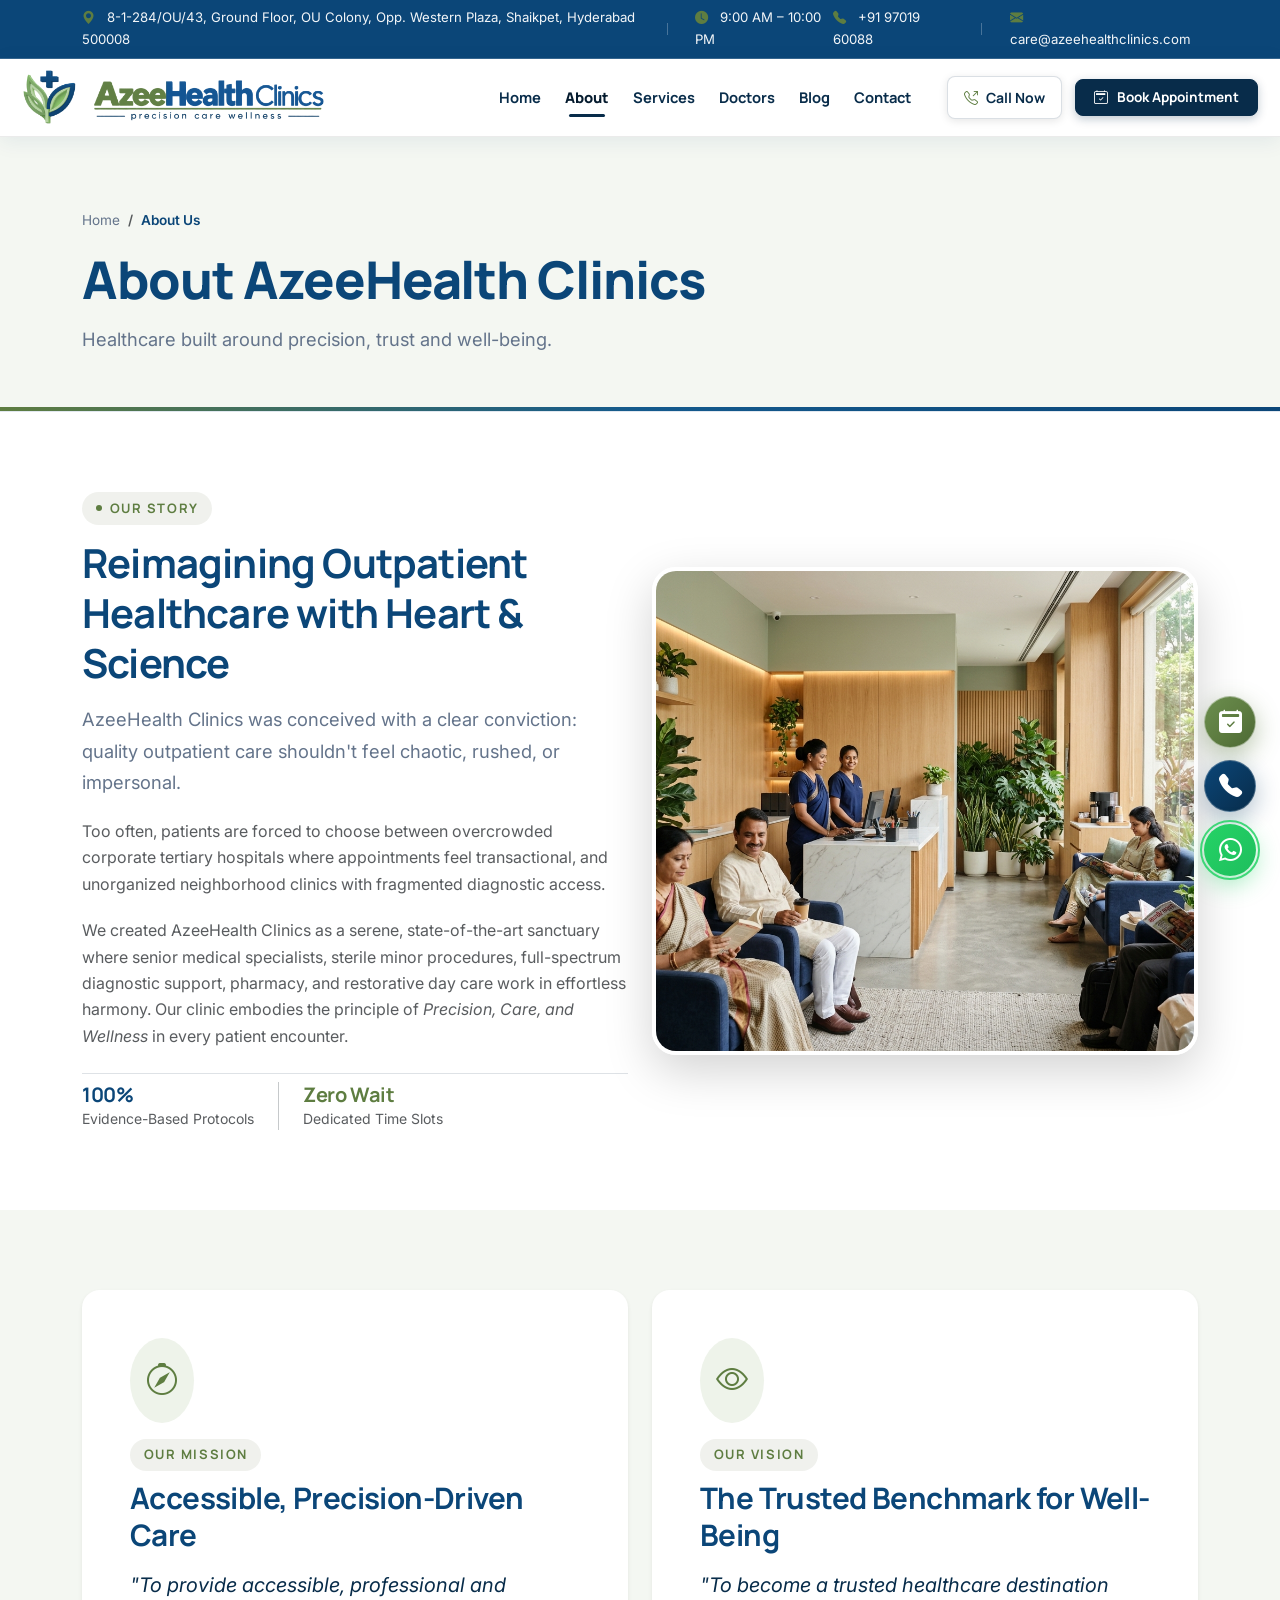
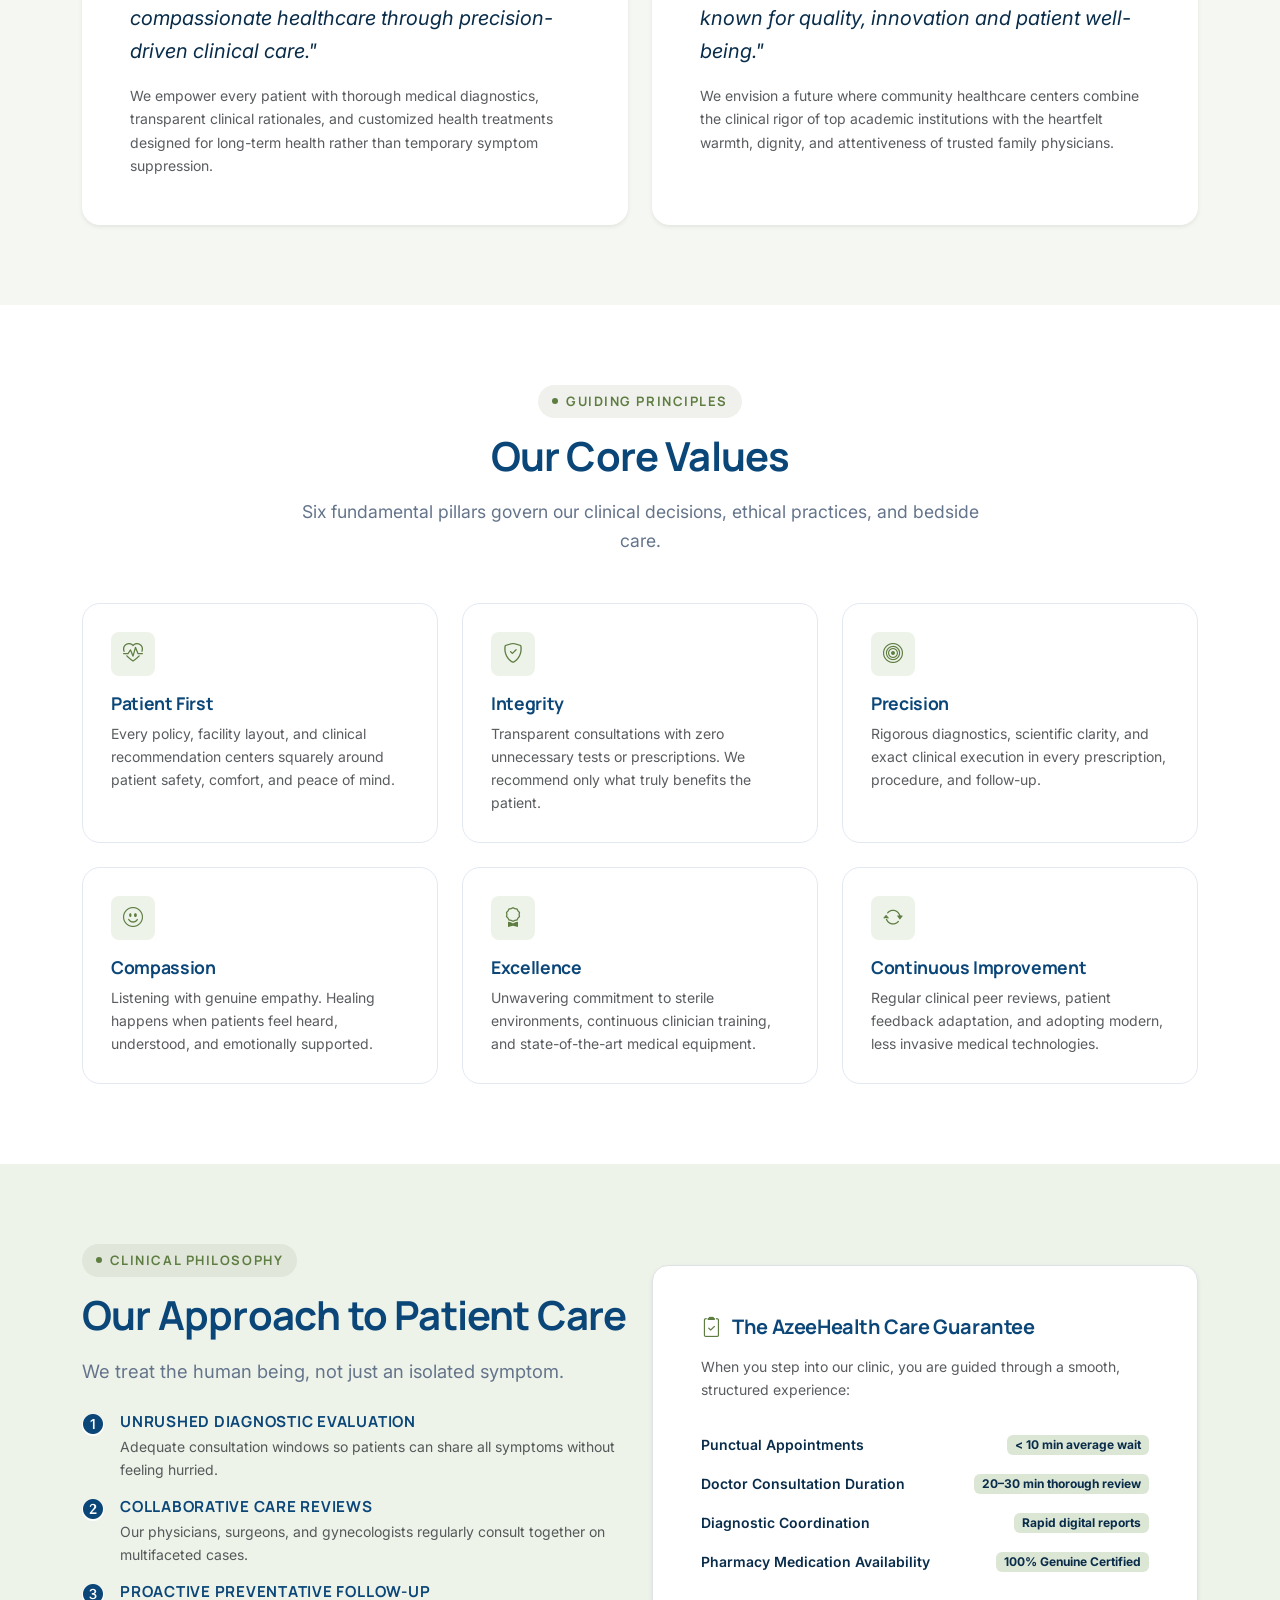
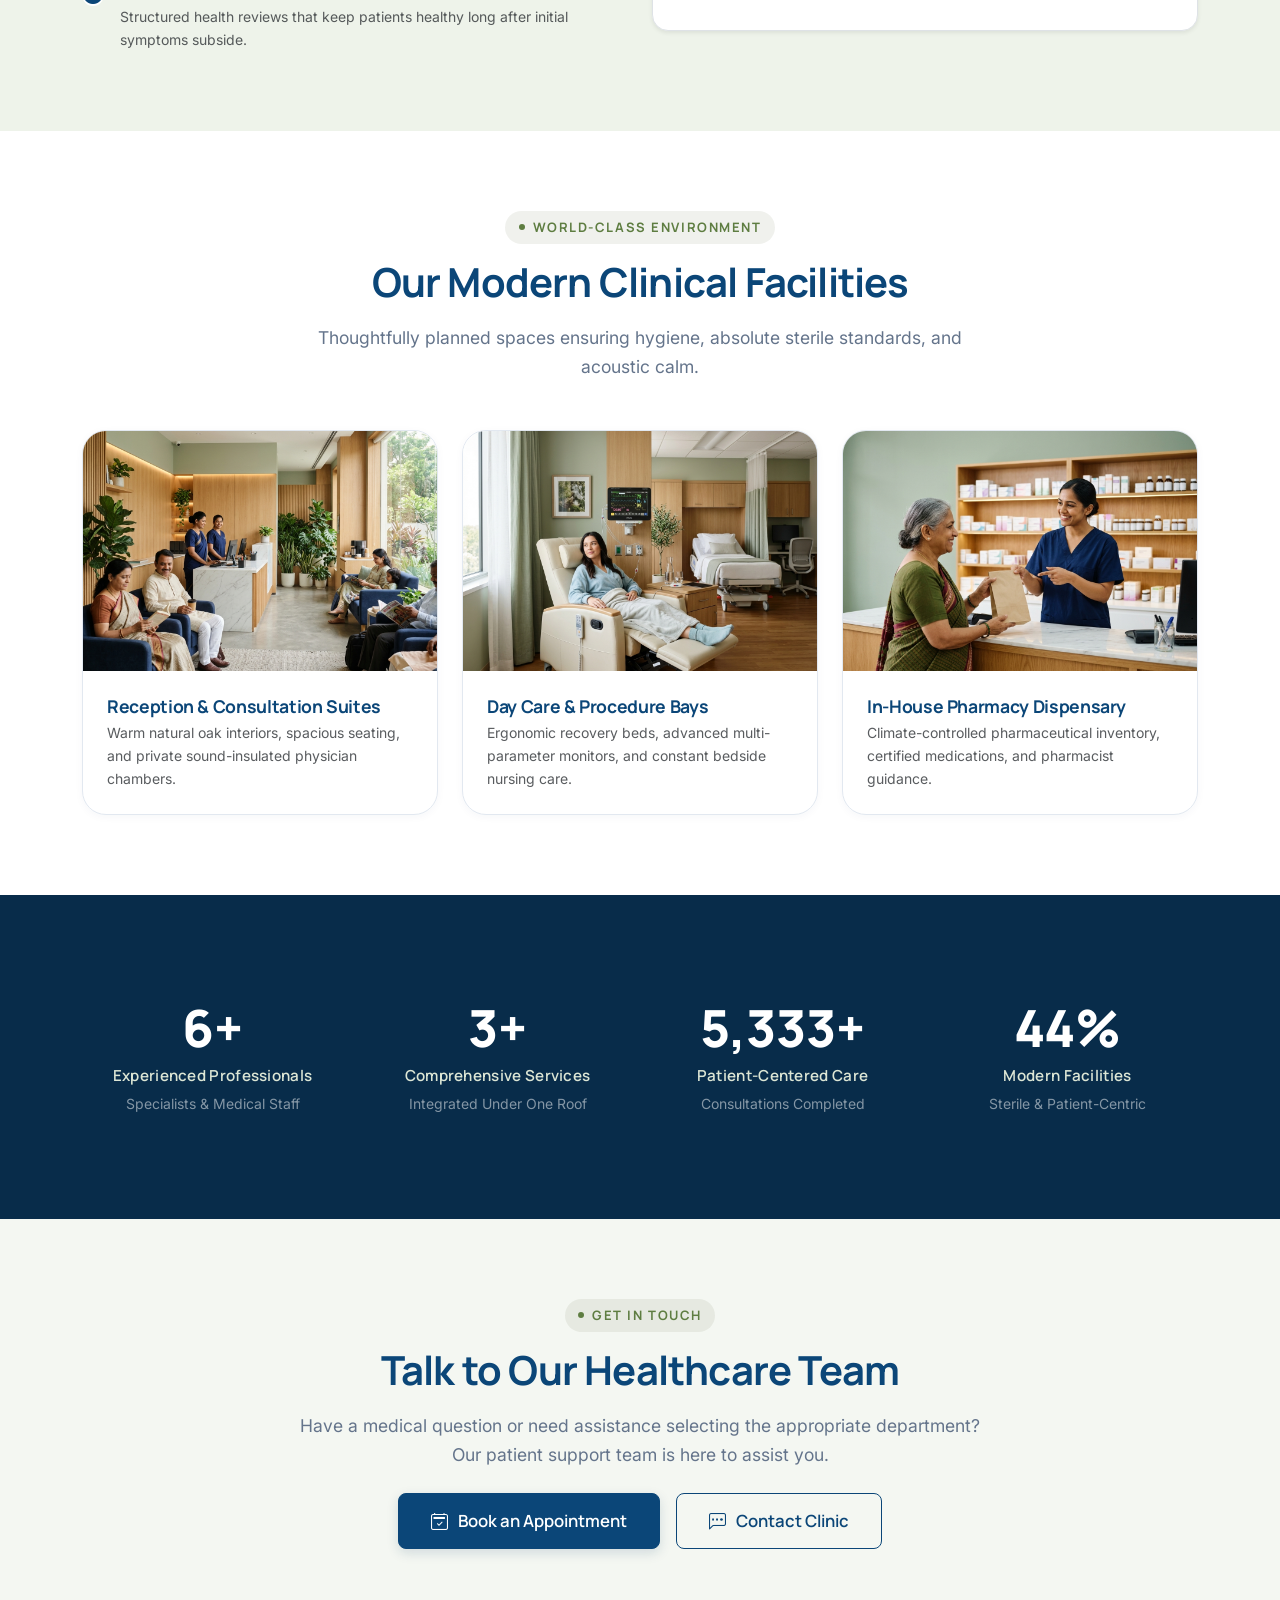
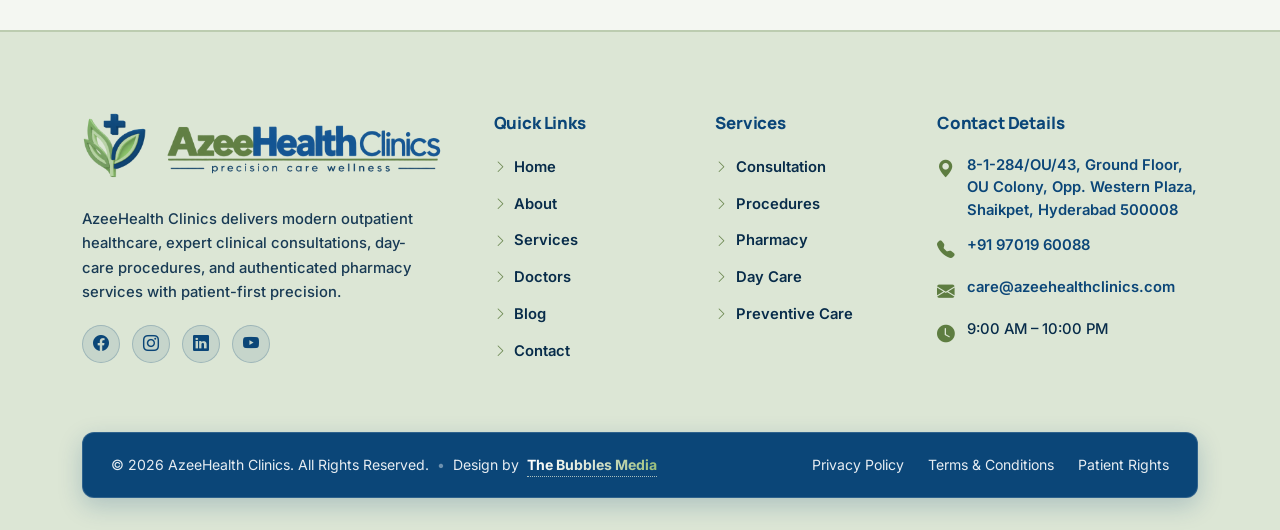
==== commit 35114c9b: "Restore Preferred Doctor field with Primary Doctor as default" ====
--- a/about.html
+++ b/about.html
@@ -736,14 +736,12 @@
                 <div class="invalid-feedback">Please choose a department.</div>
               </div>
 
-              <!-- Preferred Doctor field temporarily hidden until doctor profiles are added
               <div class="col-md-6">
                 <label for="modalAppointmentDoctor" class="form-label">Preferred Doctor (Optional)</label>
                 <select class="form-select" id="modalAppointmentDoctor">
-                  <option value="" selected>Any Available Specialist</option>
+                  <option value="Primary Doctor" selected>Primary Doctor</option>
                 </select>
               </div>
-              -->
 
               <div class="col-md-6">
                 <label for="modalAppointmentDate" class="form-label">Preferred Date <span
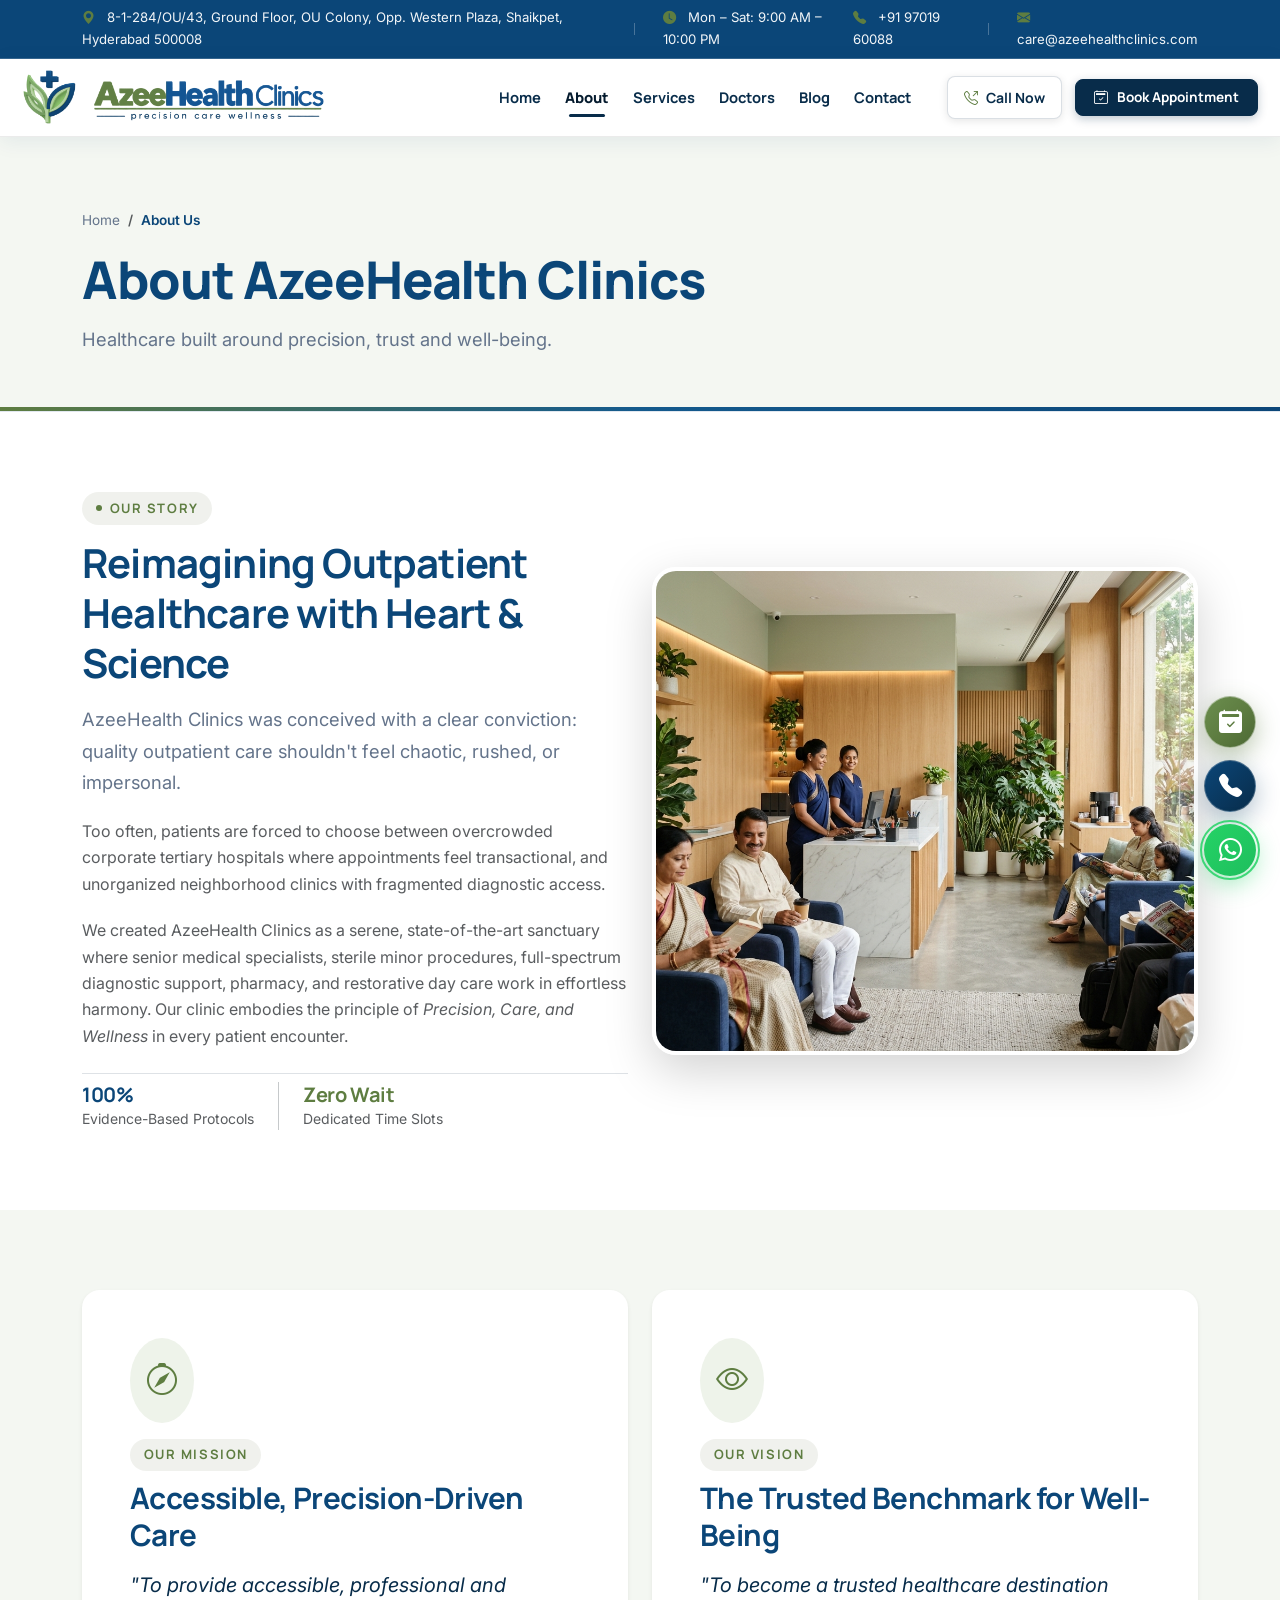
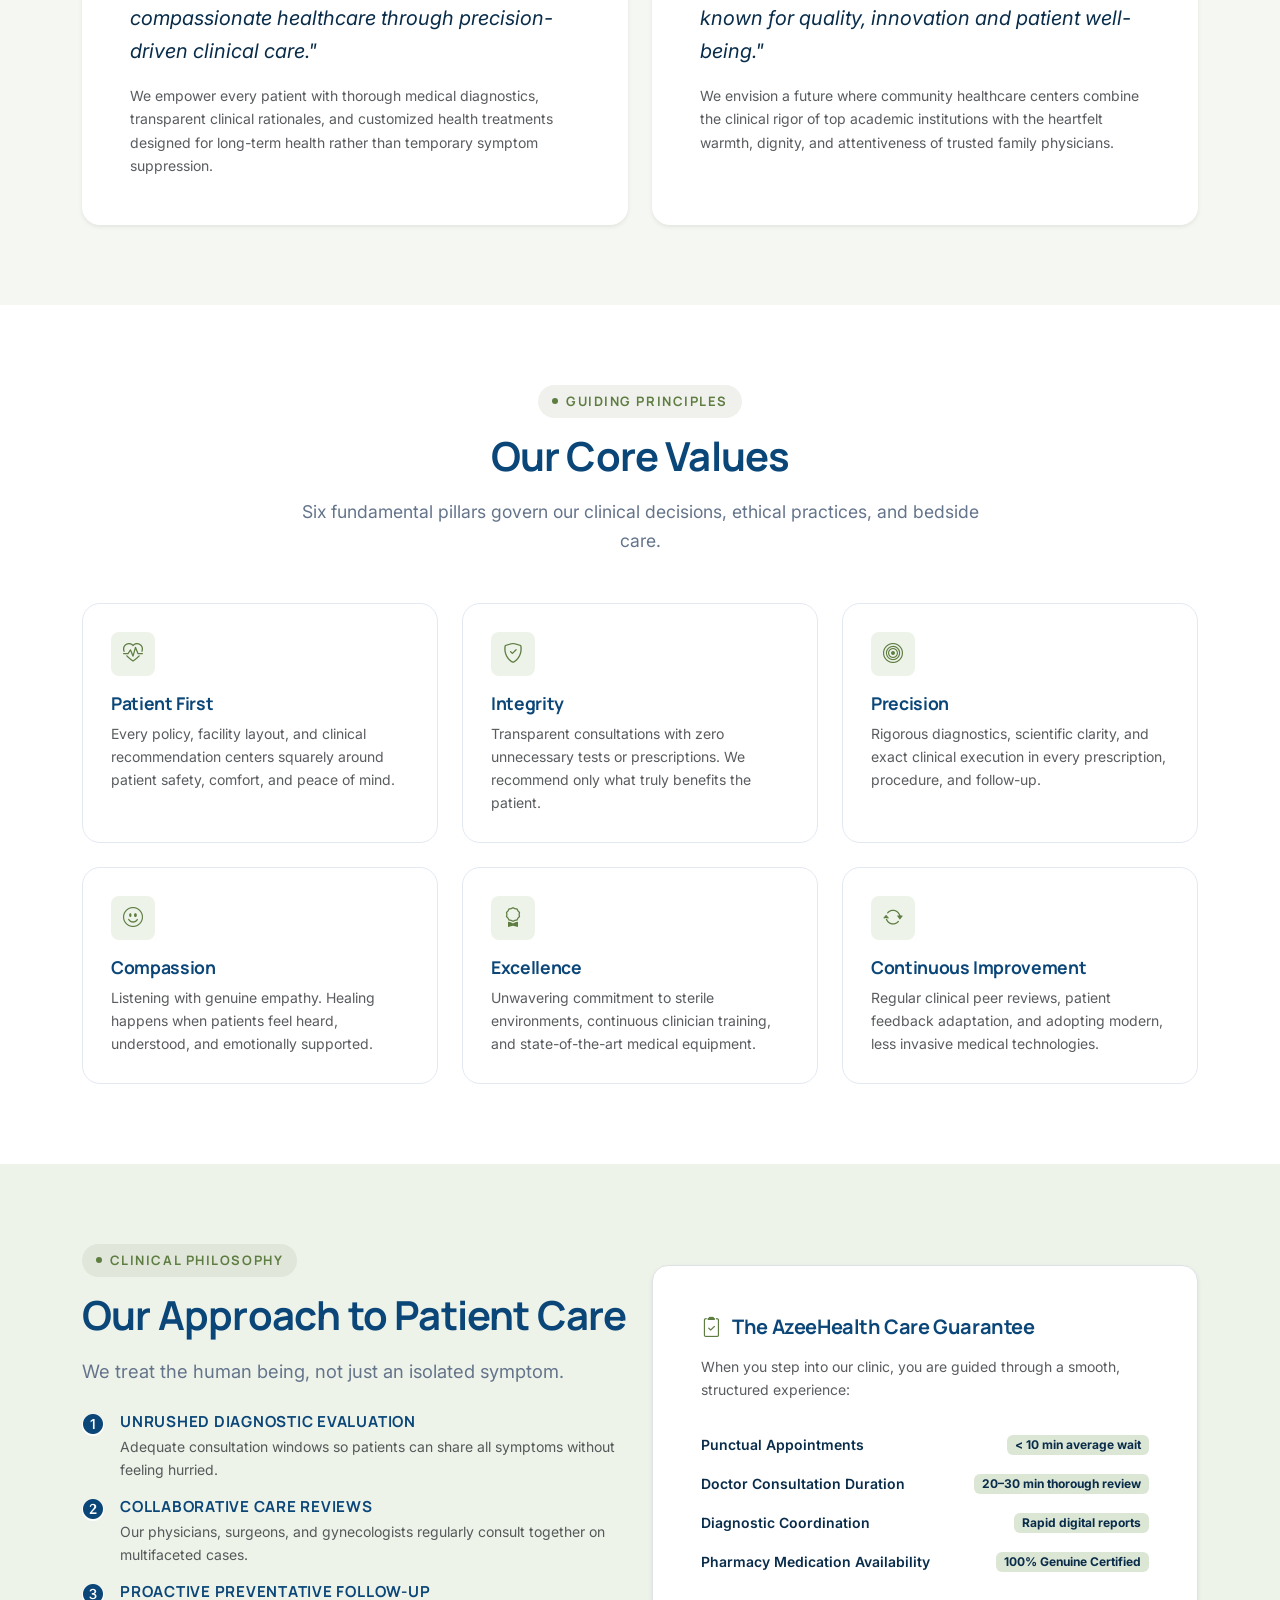
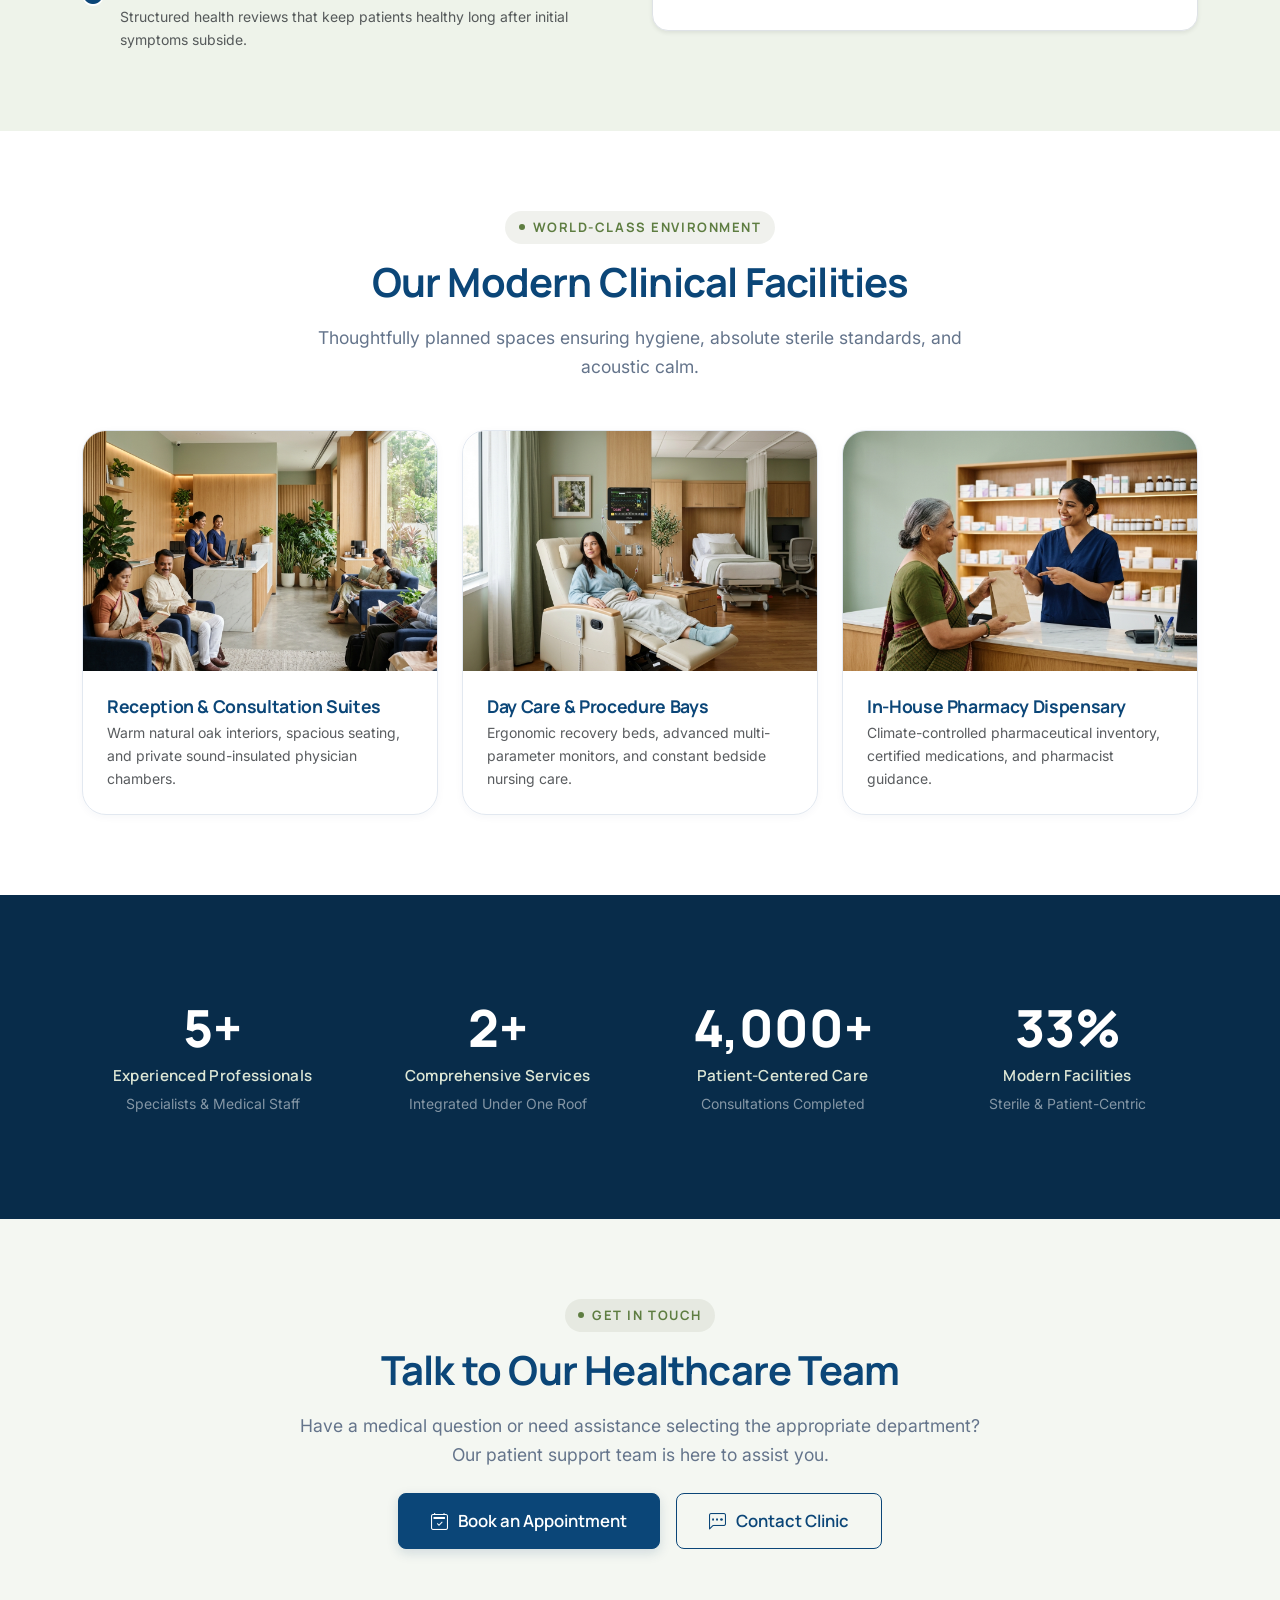
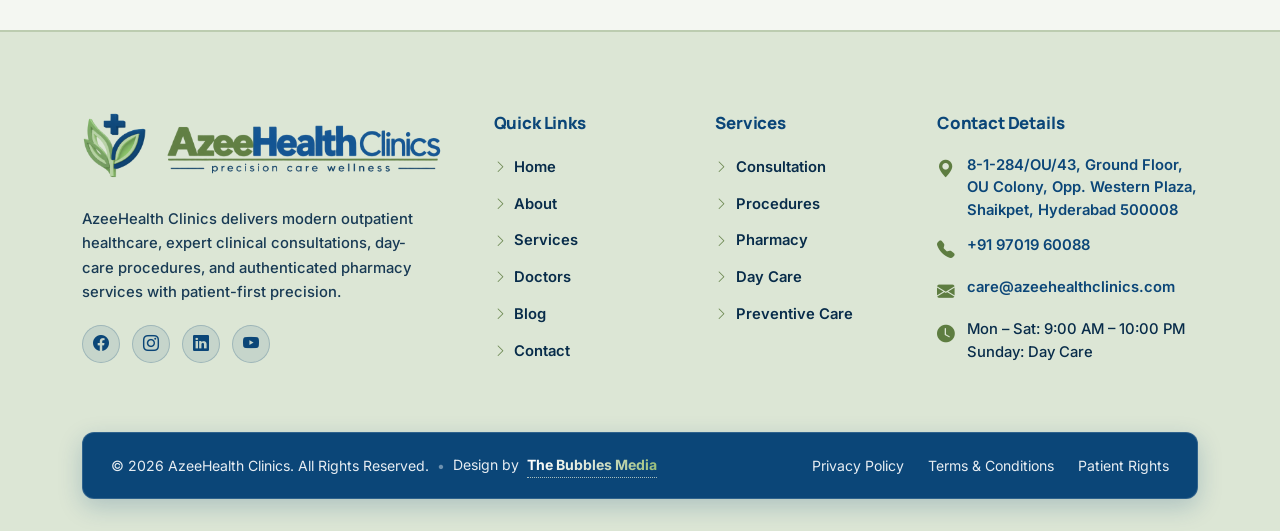
==== commit fa84557c: "Update CTA button text to Call Now and update footer/working hours timings" ====
--- a/about.html
+++ b/about.html
@@ -50,7 +50,7 @@
       <div class="d-flex align-items-center gap-3">
         <span><i class="bi bi-geo-alt-fill text-sage me-2"></i> 8-1-284/OU/43, Ground Floor, OU Colony, Opp. Western Plaza, Shaikpet, Hyderabad 500008</span>
         <span class="top-bar-divider"></span>
-        <span><i class="bi bi-clock-fill text-sage me-2"></i> 9:00 AM – 10:00 PM</span>
+        <span><i class="bi bi-clock-fill text-sage me-2"></i> Mon – Sat: 9:00 AM – 10:00 PM</span>
       </div>
       <div class="d-flex align-items-center gap-3">
         <a href="tel:+919701960088"><i class="bi bi-telephone-fill text-sage me-2"></i> +91 97019 60088</a>
@@ -604,7 +604,7 @@
           </div>
           <div class="footer-contact-item">
             <i class="bi bi-clock-fill"></i>
-            <span>9:00 AM – 10:00 PM</span>
+            <span>Mon – Sat: 9:00 AM – 10:00 PM<br>Sunday: Day Care</span>
           </div>
         </div>
       </div>
